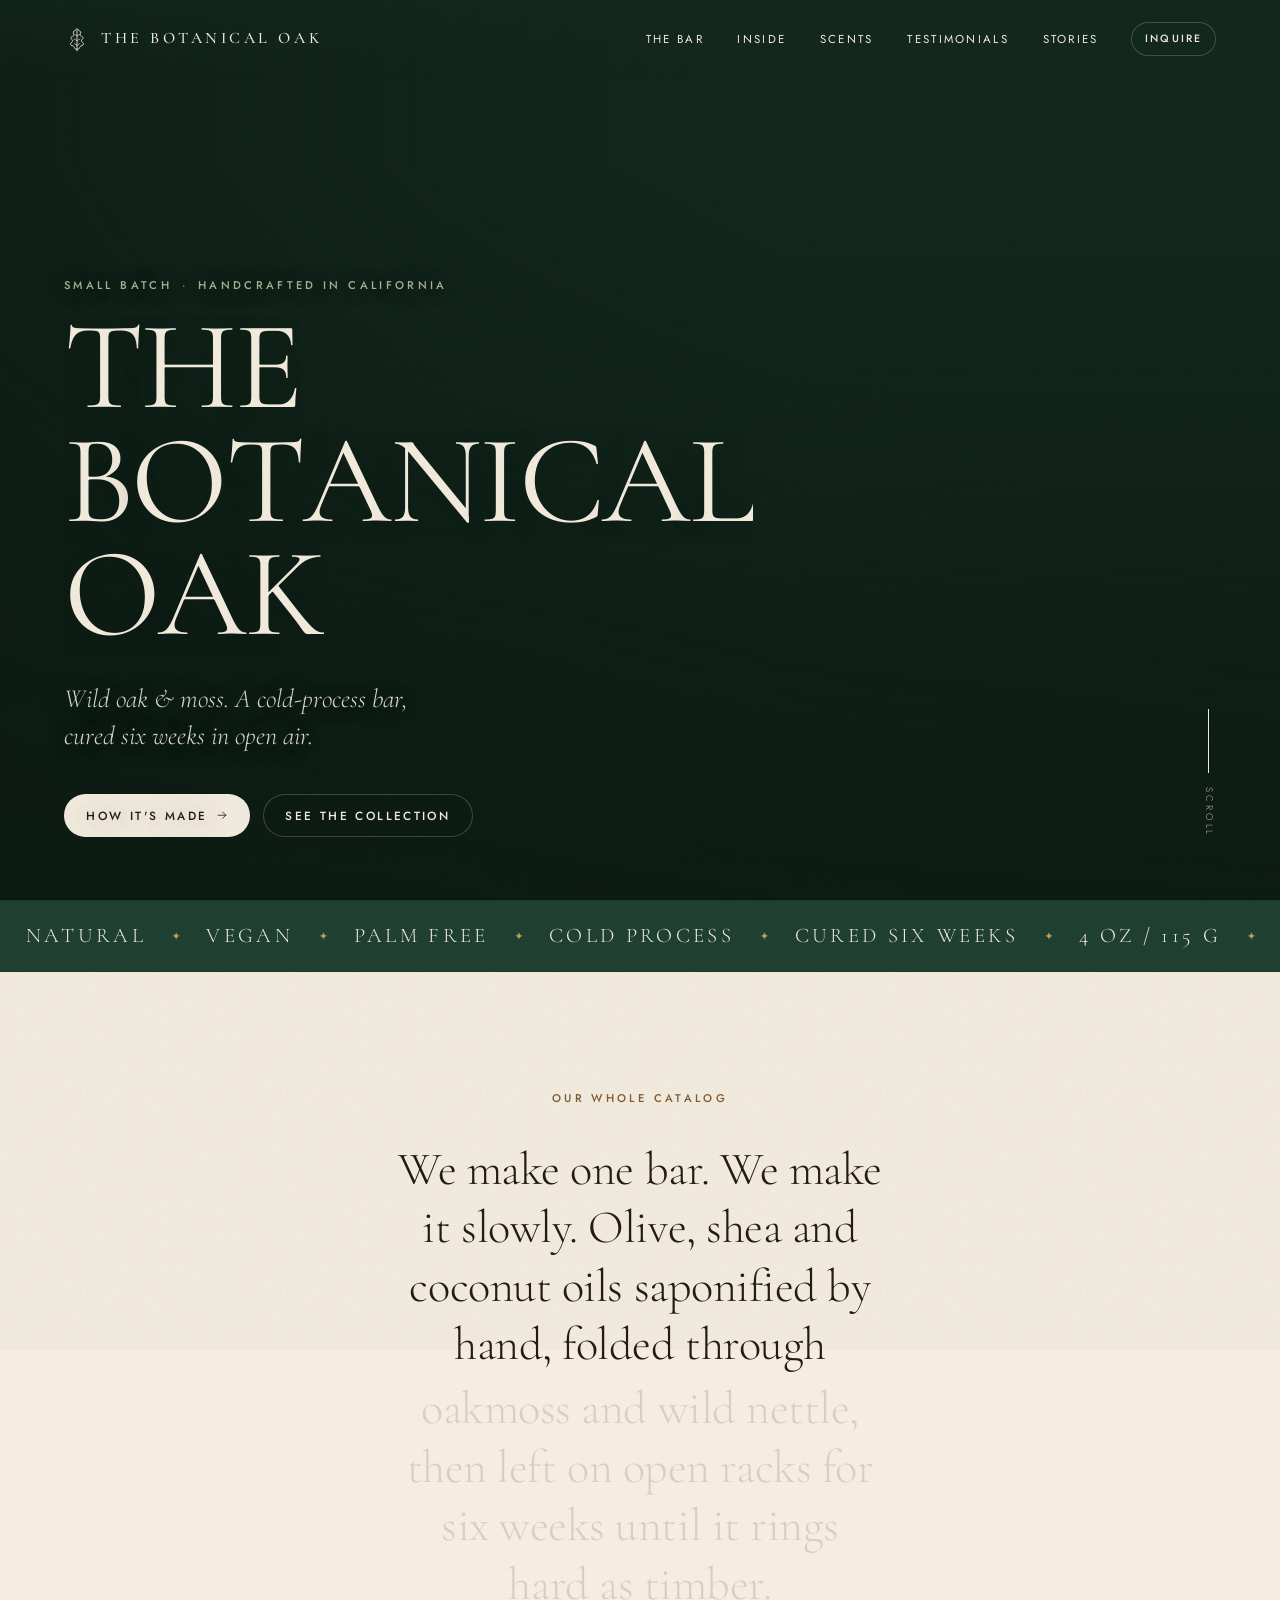
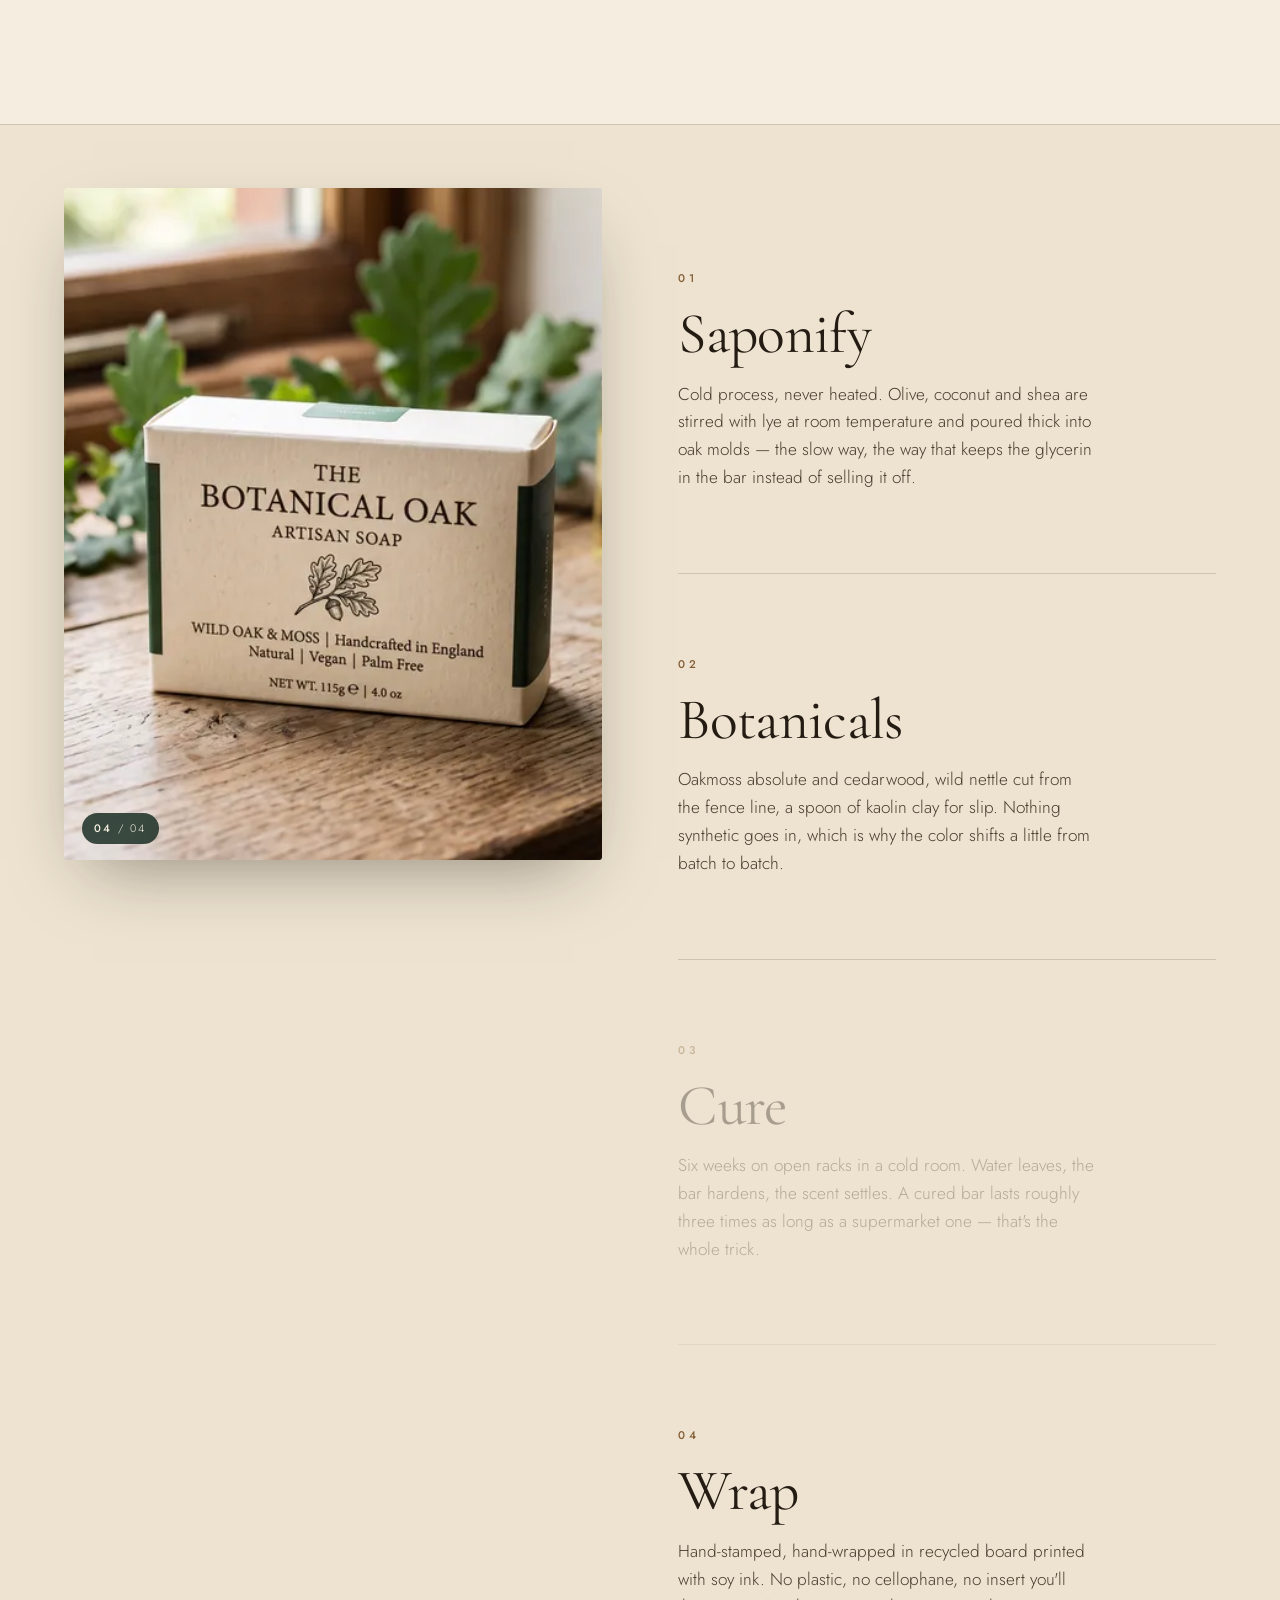
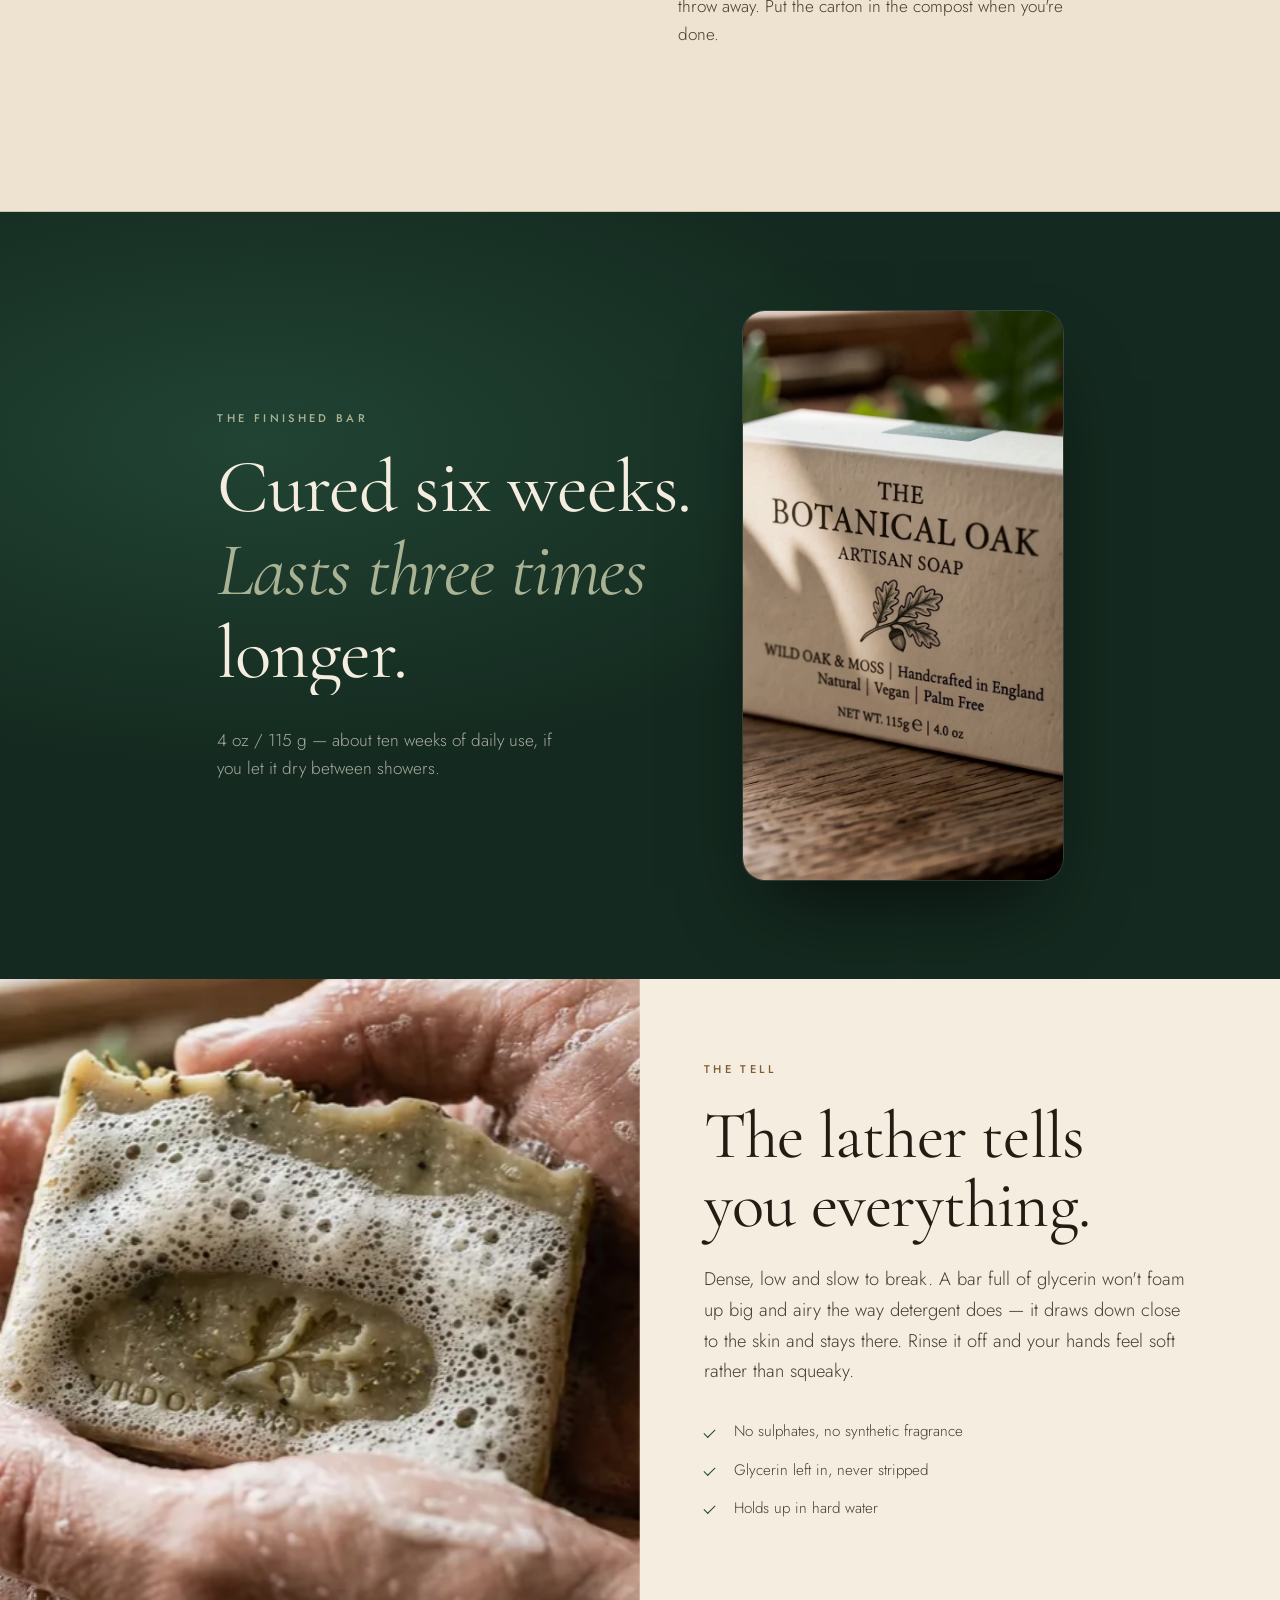
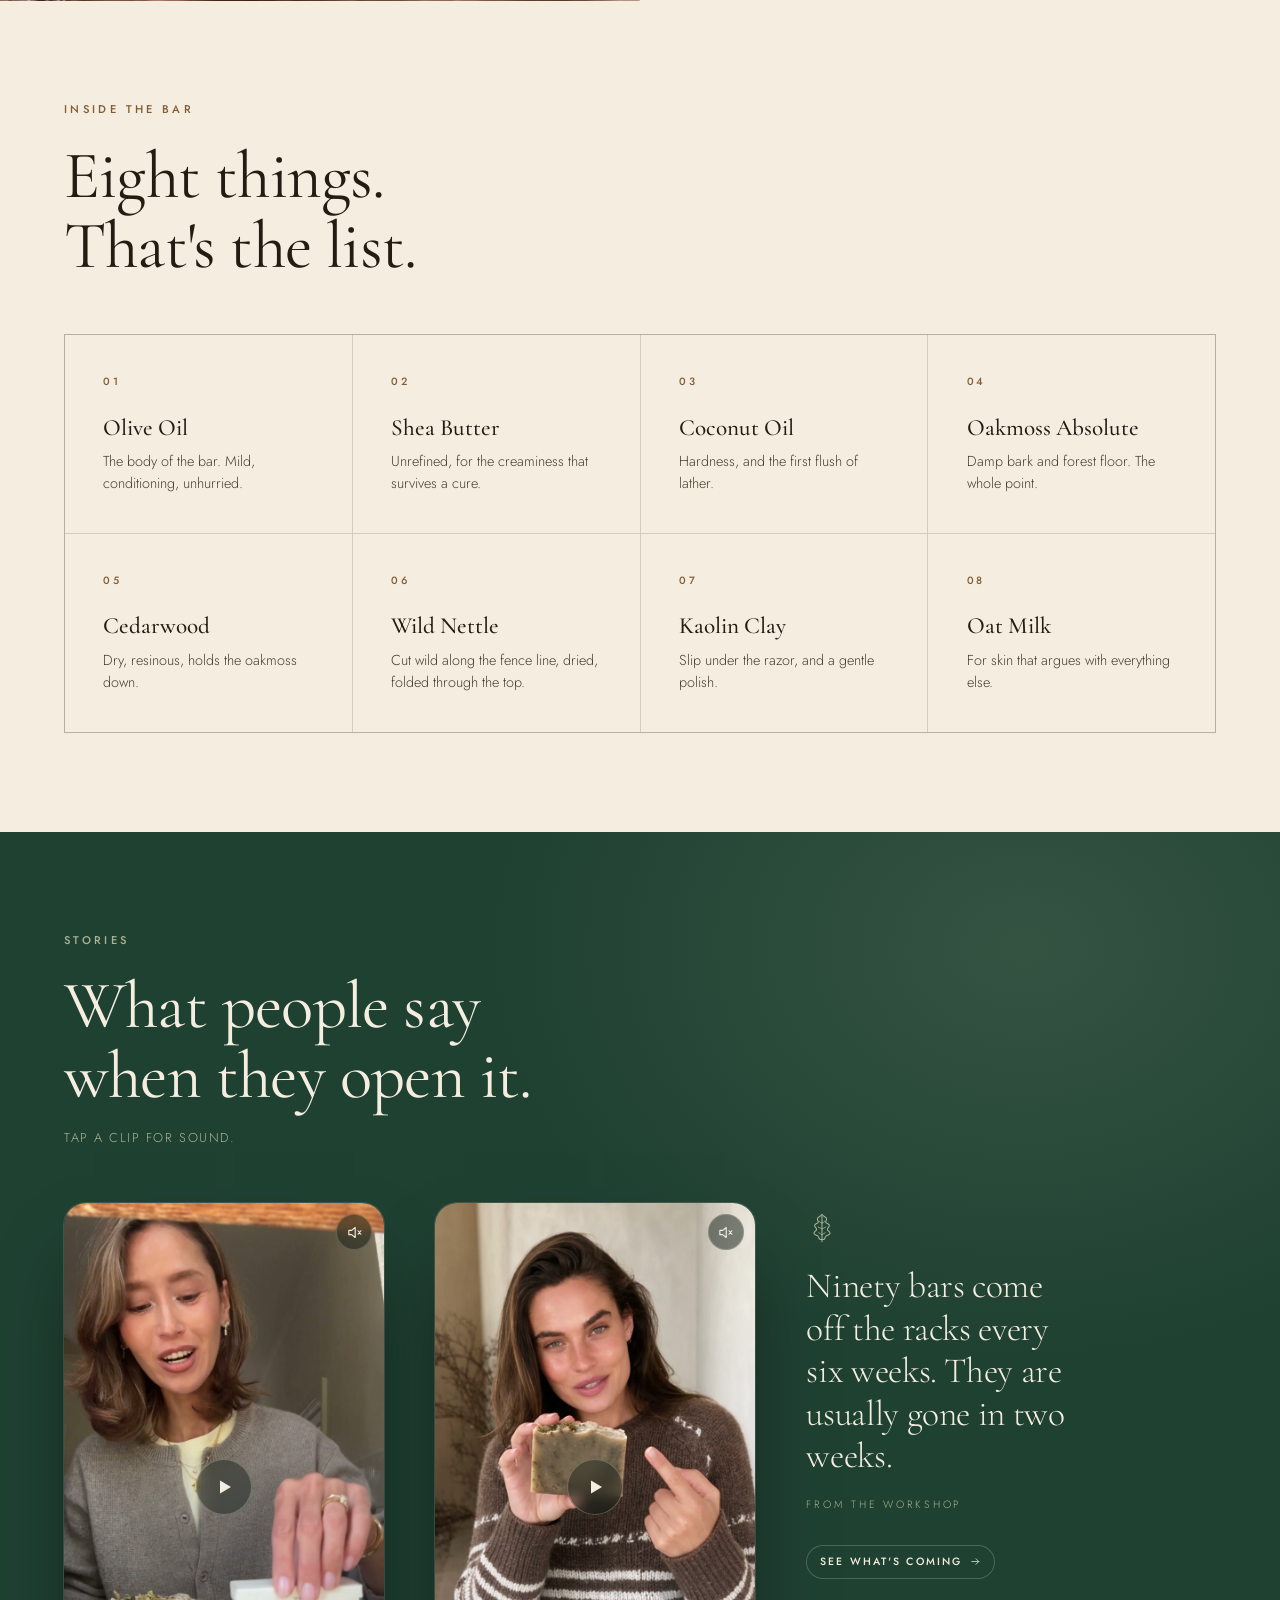
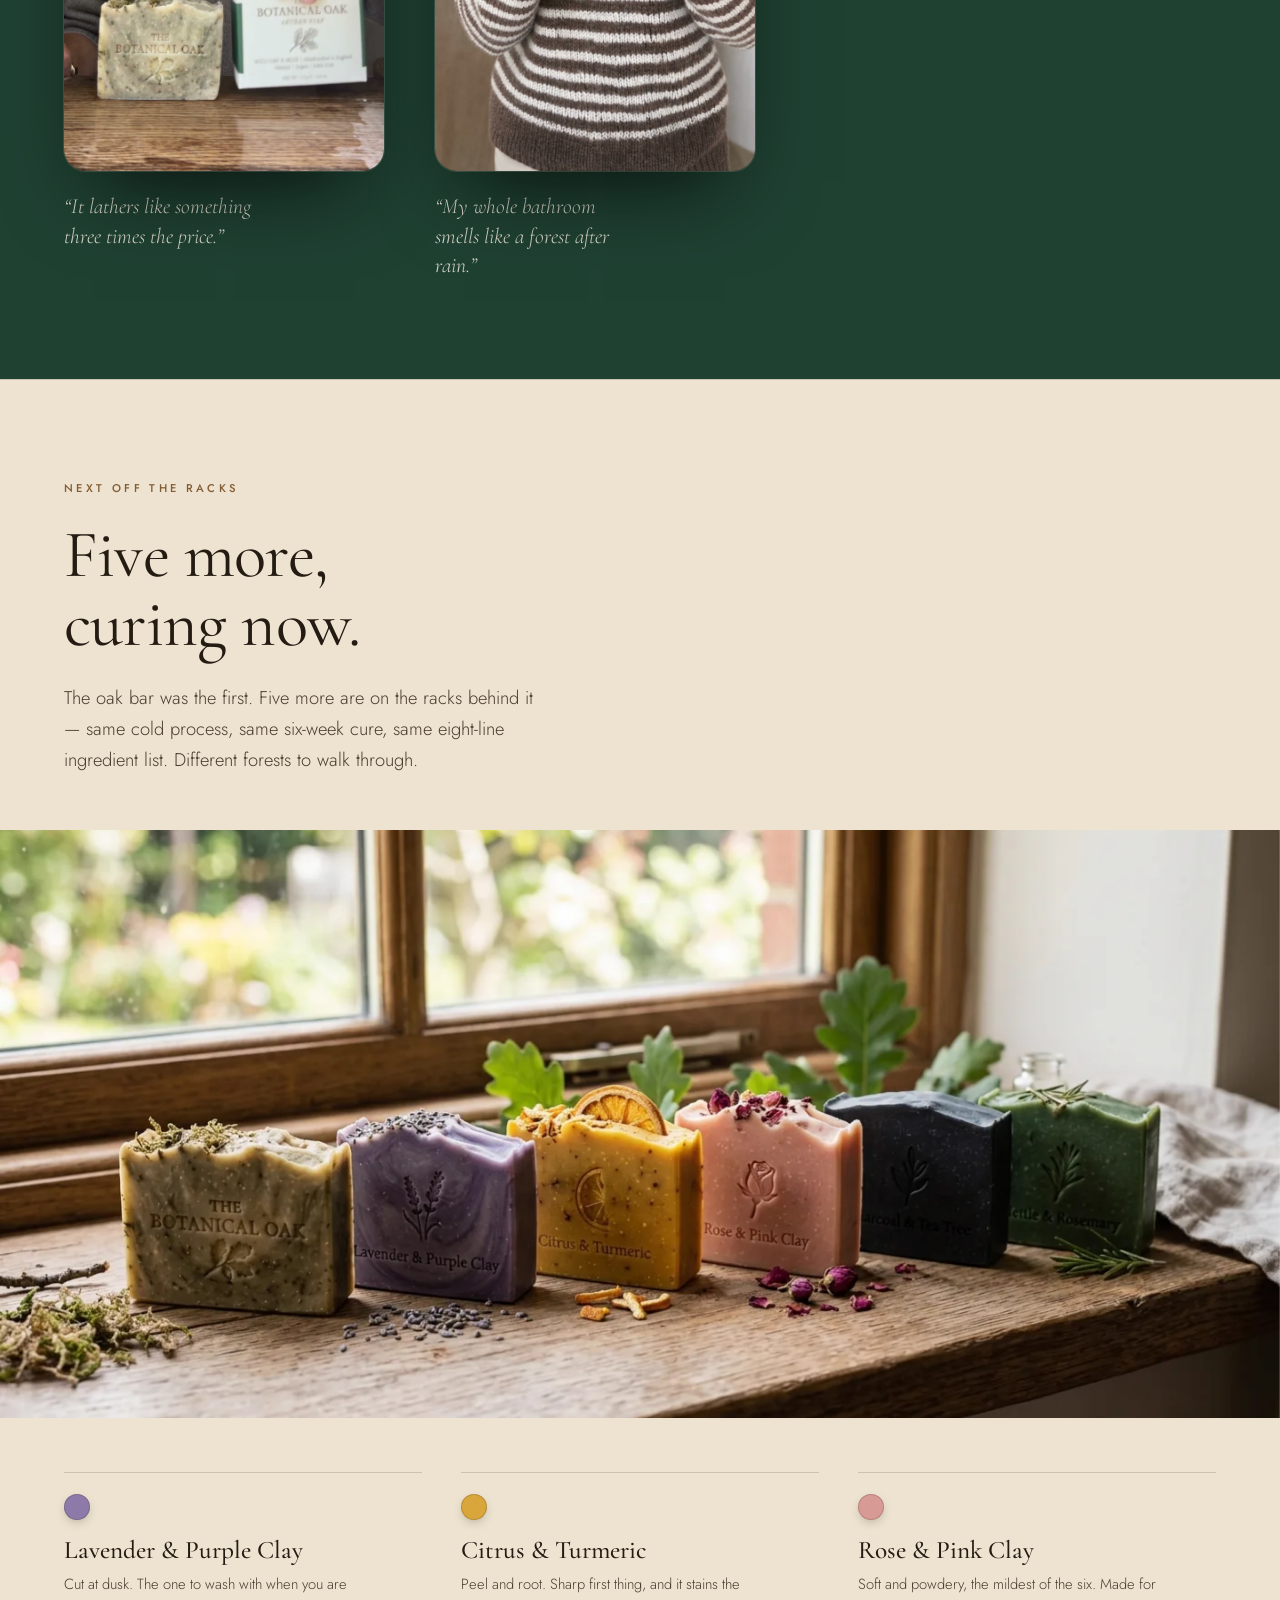
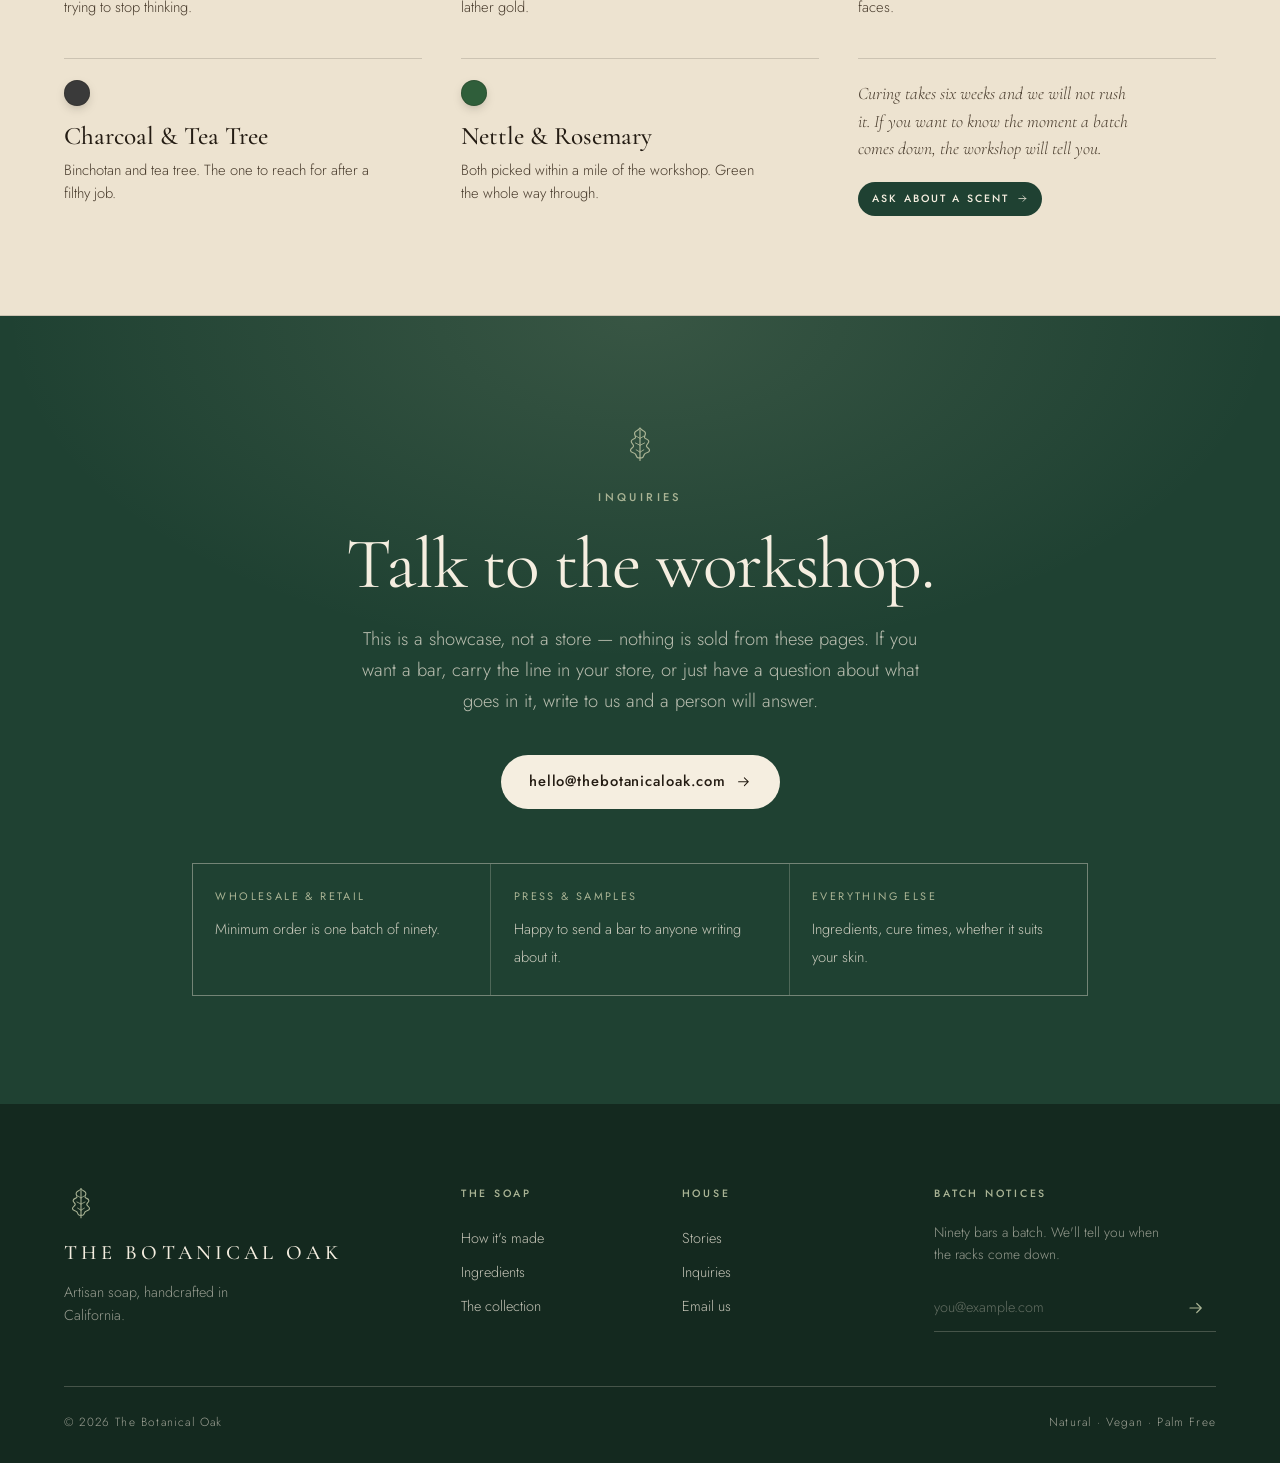
==== index.html @ 8f52a712 "Add a testimonials page with placeholder quotes New testimonials.html linked from the nav on both pa" ====
<!doctype html>
<html lang="en-US">
<head>
<meta charset="utf-8">
<meta name="viewport" content="width=device-width, initial-scale=1">
<title>The Botanical Oak — Wild Oak &amp; Moss Artisan Soap</title>
<meta name="description" content="A cold-process artisan soap bar, handcrafted in California. Wild oak &amp; moss, cured six weeks in open air. Natural, vegan, palm free.">
<meta name="theme-color" content="#1F4132">
<!-- review build: keep this draft out of search results (see README) -->
<meta name="robots" content="noindex, nofollow">

<meta property="og:title" content="The Botanical Oak — Wild Oak &amp; Moss">
<meta property="og:description" content="Cold-process artisan soap, handcrafted in California. Cured six weeks in open air.">
<meta property="og:type" content="website">
<meta property="og:image" content="assets/img/bar-1600.jpg">

<link rel="preconnect" href="https://fonts.googleapis.com">
<link rel="preconnect" href="https://fonts.gstatic.com" crossorigin>
<link href="https://fonts.googleapis.com/css2?family=Cormorant+Garamond:ital,wght@0,300;0,400;0,500;0,600;0,700;1,300;1,400&family=Jost:wght@300;400;500;600&display=swap" rel="stylesheet">
<link rel="stylesheet" href="assets/css/site.css">
<link rel="icon" href="data:image/svg+xml,%3Csvg xmlns='http://www.w3.org/2000/svg' viewBox='0 0 100 100'%3E%3Ctext y='78' font-size='80'%3E%F0%9F%8C%BF%3C/text%3E%3C/svg%3E">
</head>
<body>

<!-- ============ SVG SPRITE ============ -->
<svg class="sprite" aria-hidden="true" focusable="false">
  <symbol id="i-leaf" viewBox="0 0 100 100">
    <g fill="none" stroke="currentColor" stroke-width="3.2" stroke-linecap="round" stroke-linejoin="round">
      <path d="M50 11 C56 19 62 17 64 23 C66 29 60 32 62 36 C64 40 72 39 73 45 C74 51 66 53 67 58 C68 63 76 64 75 70 C74 76 65 75 62 79 C59 83 60 88 55 89 L50 89"/>
      <path d="M50 11 C44 19 38 17 36 23 C34 29 40 32 38 36 C36 40 28 39 27 45 C26 51 34 53 33 58 C32 63 24 64 25 70 C26 76 35 75 38 79 C41 83 40 88 45 89 L50 89"/>
      <path d="M50 16 L50 96"/>
      <path d="M50 38 L40 32 M50 38 L60 32 M50 56 L38 50 M50 56 L62 50 M50 74 L40 68 M50 74 L60 68" stroke-width="2.4"/>
    </g>
  </symbol>
  <symbol id="i-arrow" viewBox="0 0 24 24">
    <g fill="none" stroke="currentColor" stroke-width="1.6" stroke-linecap="round" stroke-linejoin="round">
      <path d="M4 12h15M13 6l6 6-6 6"/>
    </g>
  </symbol>
  <symbol id="i-sound-on" viewBox="0 0 24 24">
    <g fill="none" stroke="currentColor" stroke-width="1.6" stroke-linecap="round" stroke-linejoin="round">
      <path d="M4 9v6h4l5 4V5L8 9H4z"/><path d="M16.5 8.5a5 5 0 0 1 0 7"/><path d="M19 6a8.5 8.5 0 0 1 0 12"/>
    </g>
  </symbol>
  <symbol id="i-sound-off" viewBox="0 0 24 24">
    <g fill="none" stroke="currentColor" stroke-width="1.6" stroke-linecap="round" stroke-linejoin="round">
      <path d="M4 9v6h4l5 4V5L8 9H4z"/><path d="M17 9.5l4 5M21 9.5l-4 5"/>
    </g>
  </symbol>
  <symbol id="i-play" viewBox="0 0 24 24"><path fill="currentColor" d="M8 5.5v13l11-6.5z"/></symbol>
</svg>

<!-- ============ PRELOADER ============ -->
<div class="preload" id="preload" aria-hidden="true">
  <div class="preload__inner">
    <svg class="preload__leaf" viewBox="0 0 100 100"><use href="#i-leaf"/></svg>
    <div class="preload__word">The Botanical Oak</div>
  </div>
</div>

<!-- ============ NAV ============ -->
<header class="nav" id="nav">
  <a class="nav__brand" href="#top" aria-label="The Botanical Oak, home">
    <svg class="nav__mark" viewBox="0 0 100 100" aria-hidden="true"><use href="#i-leaf"/></svg>
    <span class="nav__name">The Botanical Oak</span>
  </a>
  <nav class="nav__links" id="navLinks" aria-label="Primary">
    <a href="#bar">The Bar</a>
    <a href="#inside">Inside</a>
    <a href="#scents">Scents</a>
    <a href="testimonials.html">Testimonials</a>
    <a href="#stories">Stories</a>
  </nav>
  <a class="btn btn--sm nav__cta" href="#contact">Inquire</a>
  <button class="nav__burger" id="burger" aria-label="Open menu" aria-expanded="false" aria-controls="navLinks"><span></span><span></span></button>
</header>

<main id="top">

<!-- ============ HERO ============ -->
<section class="hero" id="hero">
  <div class="hero__media">
    <picture>
      <!-- portrait viewports get a genuinely vertical composition; cropping the
           landscape shot to a phone leaves an unusably narrow slice -->
      <source media="(max-width:700px)" type="image/webp"
              srcset="assets/img/hero-portrait-720.webp 720w, assets/img/hero-portrait-1080.webp 1080w" sizes="100vw">
      <source media="(max-width:700px)" srcset="assets/img/hero-portrait-900.jpg">
      <source type="image/webp" srcset="assets/img/bar-1000.webp 1000w, assets/img/bar-1600.webp 1600w, assets/img/bar-2400.webp 2400w" sizes="100vw">
      <img src="assets/img/bar-1600.jpg" alt="A bar of The Botanical Oak soap on an oak windowsill with moss and oak leaves" fetchpriority="high" decoding="async">
    </picture>
  </div>
  <div class="hero__scrim"></div>

  <div class="hero__body">
    <p class="eyebrow eyebrow--light" data-reveal>Small batch <i>·</i> Handcrafted in California</p>
    <h1 class="hero__title" data-split>The Botanical Oak</h1>
    <p class="hero__sub" data-reveal data-delay="2">Wild oak &amp; moss. A cold-process bar,<br>cured six weeks in open air.</p>
    <div class="hero__actions" data-reveal data-delay="3">
      <a class="btn btn--cream" href="#craft">How it's made <svg viewBox="0 0 24 24"><use href="#i-arrow"/></svg></a>
      <a class="btn btn--ghost" href="#scents">See the collection</a>
    </div>
  </div>

  <a class="hero__cue" href="#craft" aria-label="Scroll to content">
    <span class="hero__cue-line"></span>
    <span class="hero__cue-text">Scroll</span>
  </a>
</section>

<!-- ============ MARQUEE ============ -->
<div class="marquee" aria-hidden="true">
  <div class="marquee__track">
    <div class="marquee__set">
      <span>Natural</span><b>&#10022;</b><span>Vegan</span><b>&#10022;</b><span>Palm Free</span><b>&#10022;</b><span>Cold Process</span><b>&#10022;</b><span>Cured Six Weeks</span><b>&#10022;</b><span>4 oz / 115 g</span><b>&#10022;</b><span>Plastic Free</span><b>&#10022;</b>
    </div>
    <div class="marquee__set">
      <span>Natural</span><b>&#10022;</b><span>Vegan</span><b>&#10022;</b><span>Palm Free</span><b>&#10022;</b><span>Cold Process</span><b>&#10022;</b><span>Cured Six Weeks</span><b>&#10022;</b><span>4 oz / 115 g</span><b>&#10022;</b><span>Plastic Free</span><b>&#10022;</b>
    </div>
  </div>
</div>

<!-- ============ STATEMENT ============ -->
<section class="statement" id="craft">
  <p class="eyebrow" data-reveal>Our whole catalog</p>
  <p class="statement__text" data-words>We make one bar. We make it slowly. Olive, shea and coconut oils saponified by hand, folded through oakmoss and wild nettle, then left on open racks for six weeks until it rings hard as timber.</p>
</section>

<!-- ============ STICKY PRODUCT ============ -->
<section class="craft" id="bar">
  <div class="craft__grid">

    <div class="craft__visual">
      <div class="craft__frame">
        <picture>
          <source type="image/webp" srcset="assets/img/bar-1000.webp 1000w, assets/img/bar-1600.webp 1600w" sizes="(max-width:900px) 100vw, 50vw">
          <img class="craft__img is-active" data-step="0" src="assets/img/bar-1600.jpg" alt="The soap bar, unwrapped, stamped with an oak leaf" loading="lazy" decoding="async">
        </picture>
        <picture>
          <source type="image/webp" srcset="assets/img/lather-1000.webp 1000w, assets/img/lather-1600.webp 1600w" sizes="(max-width:900px) 100vw, 50vw">
          <img class="craft__img" data-step="1" src="assets/img/lather-1600.jpg" alt="Hands working the bar into a dense lather" loading="lazy" decoding="async">
        </picture>
        <picture>
          <source type="image/webp" srcset="assets/img/barbox-1000.webp 1000w, assets/img/barbox-1600.webp 1600w" sizes="(max-width:900px) 100vw, 50vw">
          <img class="craft__img" data-step="2" src="assets/img/barbox-1600.jpg" alt="The cured bar beside its printed carton" loading="lazy" decoding="async">
        </picture>
        <picture>
          <source type="image/webp" srcset="assets/img/box-1000.webp 1000w, assets/img/box-1600.webp 1600w" sizes="(max-width:900px) 100vw, 50vw">
          <img class="craft__img" data-step="3" src="assets/img/box-1600.jpg" alt="The finished carton on an oak windowsill" loading="lazy" decoding="async">
        </picture>
        <span class="craft__count"><i id="craftNum">01</i> / 04</span>
      </div>
    </div>

    <div class="craft__steps">
      <article class="craft__step" data-step="0">
        <span class="craft__num">01</span>
        <h2>Saponify</h2>
        <p>Cold process, never heated. Olive, coconut and shea are stirred with lye at room temperature and poured thick into oak molds — the slow way, the way that keeps the glycerin in the bar instead of selling it off.</p>
      </article>
      <article class="craft__step" data-step="1">
        <span class="craft__num">02</span>
        <h2>Botanicals</h2>
        <p>Oakmoss absolute and cedarwood, wild nettle cut from the fence line, a spoon of kaolin clay for slip. Nothing synthetic goes in, which is why the color shifts a little from batch to batch.</p>
      </article>
      <article class="craft__step" data-step="2">
        <span class="craft__num">03</span>
        <h2>Cure</h2>
        <p>Six weeks on open racks in a cold room. Water leaves, the bar hardens, the scent settles. A cured bar lasts roughly three times as long as a supermarket one — that's the whole trick.</p>
      </article>
      <article class="craft__step" data-step="3">
        <span class="craft__num">04</span>
        <h2>Wrap</h2>
        <p>Hand-stamped, hand-wrapped in recycled board printed with soy ink. No plastic, no cellophane, no insert you'll throw away. Put the carton in the compost when you're done.</p>
      </article>
    </div>

  </div>
</section>

<!-- ============ VIDEO MOMENT ============ -->
<section class="reel">
  <div class="reel__type">
    <p class="eyebrow eyebrow--light" data-reveal>The finished bar</p>
    <h2 class="reel__title" data-split-lines>
      <span>Cured six weeks.</span>
      <span><i>Lasts three times</i></span>
      <span>longer.</span>
    </h2>
    <p class="reel__note" data-reveal>4 oz / 115 g — about ten weeks of daily use, if you let it dry between showers.</p>
  </div>
  <div class="reel__video" data-reveal>
    <div class="phone">
      <video class="js-inview-video" src="assets/video/still-loop.mp4" poster="assets/img/still-poster.jpg" muted loop playsinline preload="none" aria-label="The Botanical Oak carton on a windowsill"></video>
    </div>
  </div>
</section>

<!-- ============ LATHER SPLIT ============ -->
<section class="split">
  <div class="split__media">
    <div class="split__inner" data-parallax="0.08">
      <picture>
        <source type="image/webp" srcset="assets/img/lather-1000.webp 1000w, assets/img/lather-1600.webp 1600w" sizes="(max-width: 900px) 100vw, 50vw">
        <img src="assets/img/lather-1600.jpg" alt="Two hands working the soap into a thick, close lather" loading="lazy" decoding="async">
      </picture>
    </div>
  </div>
  <div class="split__body">
    <p class="eyebrow" data-reveal>The tell</p>
    <h2 class="h2" data-reveal data-delay="1">The lather tells<br>you everything.</h2>
    <p class="lede" data-reveal data-delay="2">Dense, low and slow to break. A bar full of glycerin won't foam up big and airy the way detergent does — it draws down close to the skin and stays there. Rinse it off and your hands feel soft rather than squeaky.</p>
    <ul class="ticks" data-reveal data-delay="3">
      <li>No sulphates, no synthetic fragrance</li>
      <li>Glycerin left in, never stripped</li>
      <li>Holds up in hard water</li>
    </ul>
  </div>
</section>

<!-- ============ INGREDIENTS ============ -->
<section class="inside" id="inside">
  <header class="inside__head">
    <p class="eyebrow" data-reveal>Inside the bar</p>
    <h2 class="h2" data-reveal data-delay="1">Eight things.<br>That's the list.</h2>
  </header>
  <ul class="inside__grid">
    <li data-reveal><span>01</span><h3>Olive Oil</h3><p>The body of the bar. Mild, conditioning, unhurried.</p></li>
    <li data-reveal data-delay="1"><span>02</span><h3>Shea Butter</h3><p>Unrefined, for the creaminess that survives a cure.</p></li>
    <li data-reveal data-delay="2"><span>03</span><h3>Coconut Oil</h3><p>Hardness, and the first flush of lather.</p></li>
    <li data-reveal data-delay="3"><span>04</span><h3>Oakmoss Absolute</h3><p>Damp bark and forest floor. The whole point.</p></li>
    <li data-reveal><span>05</span><h3>Cedarwood</h3><p>Dry, resinous, holds the oakmoss down.</p></li>
    <li data-reveal data-delay="1"><span>06</span><h3>Wild Nettle</h3><p>Cut wild along the fence line, dried, folded through the top.</p></li>
    <li data-reveal data-delay="2"><span>07</span><h3>Kaolin Clay</h3><p>Slip under the razor, and a gentle polish.</p></li>
    <li data-reveal data-delay="3"><span>08</span><h3>Oat Milk</h3><p>For skin that argues with everything else.</p></li>
  </ul>
</section>

<!-- ============ UGC / STORIES ============ -->
<section class="stories" id="stories">
  <header class="stories__head">
    <p class="eyebrow eyebrow--light" data-reveal>Stories</p>
    <h2 class="h2 h2--light" data-reveal data-delay="1">What people say<br>when they open it.</h2>
    <p class="stories__note" data-reveal data-delay="2">Tap a clip for sound.</p>
  </header>

  <div class="stories__row">
    <figure class="story" data-reveal>
      <div class="phone phone--tap">
        <video class="js-story" src="assets/video/ugc1.mp4" poster="assets/img/ugc1-poster.jpg" muted loop playsinline preload="none" aria-label="A customer unboxing and testing the bar"></video>
        <button class="phone__sound" aria-label="Unmute clip"><svg viewBox="0 0 24 24"><use href="#i-sound-off"/></svg></button>
        <span class="phone__play" aria-hidden="true"><svg viewBox="0 0 24 24"><use href="#i-play"/></svg></span>
      </div>
      <figcaption>&ldquo;It lathers like something three times the price.&rdquo;</figcaption>
    </figure>

    <figure class="story" data-reveal data-delay="2">
      <div class="phone phone--tap">
        <video class="js-story" src="assets/video/ugc2.mp4" poster="assets/img/ugc2-poster.jpg" muted loop playsinline preload="none" aria-label="A customer describing the scent of the bar"></video>
        <button class="phone__sound" aria-label="Unmute clip"><svg viewBox="0 0 24 24"><use href="#i-sound-off"/></svg></button>
        <span class="phone__play" aria-hidden="true"><svg viewBox="0 0 24 24"><use href="#i-play"/></svg></span>
      </div>
      <figcaption>&ldquo;My whole bathroom smells like a forest after rain.&rdquo;</figcaption>
    </figure>

    <aside class="stories__aside" data-reveal data-delay="3">
      <svg class="stories__mark" viewBox="0 0 100 100" aria-hidden="true"><use href="#i-leaf"/></svg>
      <blockquote>Ninety bars come off the racks every six weeks. They are usually gone in two weeks.</blockquote>
      <p class="stories__by">From the workshop</p>
      <a class="btn btn--ghost btn--sm" href="#scents">See what's coming <svg viewBox="0 0 24 24"><use href="#i-arrow"/></svg></a>
    </aside>
  </div>
</section>

<!-- ============ SCENTS — what's coming ============ -->
<section class="scents" id="scents">
  <header class="scents__head">
    <p class="eyebrow" data-reveal>Next off the racks</p>
    <h2 class="h2" data-reveal data-delay="1">Five more,<br>curing now.</h2>
    <p class="lede" data-reveal data-delay="2">The oak bar was the first. Five more are on the racks behind
    it — same cold process, same six-week cure, same eight-line ingredient list. Different
    forests to walk through.</p>
  </header>

  <figure class="scents__media" data-reveal>
    <div class="scents__inner" data-parallax="0.06">
      <picture>
        <source type="image/webp" srcset="assets/img/scents-1000.webp 1000w, assets/img/scents-1600.webp 1600w, assets/img/scents-2400.webp 2400w" sizes="100vw">
        <img src="assets/img/scents-1600.jpg" alt="Six bars of soap lined along an oak windowsill: oak and moss, lavender, citrus, rose, charcoal and nettle" loading="lazy" decoding="async">
      </picture>
    </div>
  </figure>

  <ul class="scents__list">
    <li data-reveal>
      <span class="scents__sw" style="--sw:#8E7AA8"></span>
      <h3>Lavender &amp; Purple Clay</h3>
      <p>Cut at dusk. The one to wash with when you are trying to stop thinking.</p>
    </li>
    <li data-reveal data-delay="1">
      <span class="scents__sw" style="--sw:#D9A63C"></span>
      <h3>Citrus &amp; Turmeric</h3>
      <p>Peel and root. Sharp first thing, and it stains the lather gold.</p>
    </li>
    <li data-reveal data-delay="2">
      <span class="scents__sw" style="--sw:#D89A94"></span>
      <h3>Rose &amp; Pink Clay</h3>
      <p>Soft and powdery, the mildest of the six. Made for faces.</p>
    </li>
    <li data-reveal data-delay="1">
      <span class="scents__sw" style="--sw:#3A3A3A"></span>
      <h3>Charcoal &amp; Tea Tree</h3>
      <p>Binchotan and tea tree. The one to reach for after a filthy job.</p>
    </li>
    <li data-reveal data-delay="2">
      <span class="scents__sw" style="--sw:#2F5E3A"></span>
      <h3>Nettle &amp; Rosemary</h3>
      <p>Both picked within a mile of the workshop. Green the whole way through.</p>
    </li>
    <li class="scents__note" data-reveal data-delay="3">
      <p>Curing takes six weeks and we will not rush it. If you want to know the moment
      a batch comes down, the workshop will tell you.</p>
      <a class="btn btn--forest btn--sm" href="#contact">Ask about a scent <svg viewBox="0 0 24 24"><use href="#i-arrow"/></svg></a>
    </li>
  </ul>
</section>

<!-- ============ CONTACT ============ -->
<section class="contact" id="contact">
  <div class="contact__inner">
    <svg class="contact__mark" viewBox="0 0 100 100" aria-hidden="true"><use href="#i-leaf"/></svg>
    <p class="eyebrow eyebrow--light" data-reveal>Inquiries</p>
    <h2 class="contact__title" data-reveal data-delay="1">Talk to the workshop.</h2>
    <p class="contact__lede" data-reveal data-delay="2">This is a showcase, not a store — nothing is sold
    from these pages. If you want a bar, carry the line in your store, or just have a question about what goes
    in it, write to us and a person will answer.</p>

    <a class="btn btn--cream contact__cta" href="mailto:hello@thebotanicaloak.com" data-reveal data-delay="3">
      hello@thebotanicaloak.com <svg viewBox="0 0 24 24"><use href="#i-arrow"/></svg>
    </a>

    <ul class="contact__rows" data-reveal data-delay="3">
      <li><b>Wholesale &amp; retail</b><span>Minimum order is one batch of ninety.</span></li>
      <li><b>Press &amp; samples</b><span>Happy to send a bar to anyone writing about it.</span></li>
      <li><b>Everything else</b><span>Ingredients, cure times, whether it suits your skin.</span></li>
    </ul>
  </div>
</section>

</main>

<!-- ============ FOOTER ============ -->
<footer class="foot">
  <div class="foot__top">
    <div class="foot__brand">
      <svg class="foot__mark" viewBox="0 0 100 100" aria-hidden="true"><use href="#i-leaf"/></svg>
      <p class="foot__word">The Botanical Oak</p>
      <p class="foot__tag">Artisan soap, handcrafted in California.</p>
    </div>

    <div class="foot__cols">
      <div>
        <h3>The soap</h3>
        <a href="#bar">How it's made</a>
        <a href="#inside">Ingredients</a>
        <a href="#scents">The collection</a>
      </div>
      <div>
        <h3>House</h3>
        <a href="#stories">Stories</a>
        <a href="#contact">Inquiries</a>
        <a href="mailto:hello@thebotanicaloak.com">Email us</a>
      </div>
    </div>

    <form class="foot__sign" id="signup">
      <h3>Batch notices</h3>
      <p>Ninety bars a batch. We'll tell you when the racks come down.</p>
      <div class="field">
        <input type="email" required placeholder="you@example.com" aria-label="Email address">
        <button type="submit" aria-label="Sign up"><svg viewBox="0 0 24 24"><use href="#i-arrow"/></svg></button>
      </div>
      <p class="foot__ok" id="signupOk" role="status" hidden>Thank you — you're on the list.</p>
    </form>
  </div>

  <div class="foot__bar">
    <p>&copy; <span id="yr"></span> The Botanical Oak</p>
    <p>Natural · Vegan · Palm Free</p>
  </div>
</footer>

<div class="grain" aria-hidden="true"></div>
<script src="assets/js/site.js"></script>
</body>
</html>
---- assets/css/site.css ----
/* ==========================================================================
   The Botanical Oak
   Palette + type pulled directly from the packaging: forest-green spine,
   uncoated cream board, oak, moss, and the gold of the oil bottle.
   ========================================================================== */

:root{
  --ink:        #241C13;
  --ink-soft:   #4A3D2E;
  --forest:     #1F4132;
  --forest-dk:  #14291F;
  --forest-lt:  #2C5A45;
  --moss:       #7D8B6A;
  --sage:       #A9B394;
  --cream:      #F5EEE0;
  --cream-dp:   #EDE3D0;
  --oat:        #E2D5BC;
  --oak:        #825C33;   /* darkened from #9C7550 for 4.5:1 on cream */
  --gold:       #C2A15A;
  --line:       rgba(36,28,19,.16);
  --line-lt:    rgba(245,238,224,.22);

  --serif: "Cormorant Garamond", "Iowan Old Style", Georgia, serif;
  --sans:  "Jost", "Avenir Next", "Segoe UI", system-ui, sans-serif;

  --pad: clamp(1.25rem, 5vw, 5.5rem);
  --maxw: 1440px;
  --navh: 3.35rem;        /* measured height of the stuck nav on phones */
  --ease: cubic-bezier(.22,.61,.36,1);
  --ease-io: cubic-bezier(.65,.05,.36,1);
}

/* ---------- reset ---------- */
*,*::before,*::after{ box-sizing:border-box; }
html{ -webkit-text-size-adjust:100%; scroll-behavior:smooth; }
body{
  margin:0;
  background:var(--cream);
  color:var(--ink);
  font-family:var(--sans);
  font-weight:300;
  font-size:clamp(1rem,.94rem + .28vw,1.075rem);
  line-height:1.62;
  overflow-x:hidden;
  -webkit-font-smoothing:antialiased;
}
img,video,svg{ display:block; max-width:100%; }
img,video{ height:auto; }
/* let <img> size against the real container, not the inline <picture> box */
picture{ display:contents; }
a{ color:inherit; text-decoration:none; }
button,input{ font:inherit; color:inherit; }
button{ background:none; border:0; cursor:pointer; }
h1,h2,h3,h4,p,ul,figure,form{ margin:0; }
ul{ list-style:none; padding:0; }
/* the UA rule for [hidden] loses to any display: declaration of ours */
[hidden]{ display:none !important; }
.sprite{ position:absolute; width:0; height:0; overflow:hidden; }
/* available to screen readers, absent from the visual design */
.vh{
  position:absolute; width:1px; height:1px; padding:0; margin:-1px;
  overflow:hidden; clip-path:inset(50%); white-space:nowrap; border:0;
}
::selection{ background:var(--forest); color:var(--cream); }

:focus-visible{
  outline:2px solid var(--gold);
  outline-offset:3px;
  border-radius:2px;
}

/* ---------- shared type ---------- */
.eyebrow{
  font-family:var(--sans);
  font-size:.7rem;
  font-weight:500;
  letter-spacing:.30em;
  text-transform:uppercase;
  color:var(--oak);
  margin-bottom:1.4rem;
}
.eyebrow i{ font-style:normal; opacity:.8; padding:0 .3em; }
.eyebrow--light{ color:var(--sage); }

.h2{
  font-family:var(--serif);
  font-weight:400;
  font-size:clamp(2.2rem,1.3rem + 3.6vw,4.4rem);
  line-height:1.04;
  letter-spacing:-.012em;
}
.h2--light{ color:var(--cream); }

.lede{
  max-width:44ch;
  color:var(--ink-soft);
  font-size:clamp(1.02rem,.97rem + .3vw,1.15rem);
  line-height:1.68;
}

/* ---------- buttons ---------- */
.btn{
  --bg:var(--forest); --fg:var(--cream);
  position:relative;
  display:inline-flex; align-items:center; gap:.7em;
  padding:1.02em 1.9em;
  background:var(--bg); color:var(--fg);
  font-size:.74rem; font-weight:500;
  letter-spacing:.2em; text-transform:uppercase;
  border-radius:999px;
  overflow:hidden;
  transition:transform .5s var(--ease), box-shadow .5s var(--ease), color .4s var(--ease);
  will-change:transform;
}
.btn svg{ width:1.05em; height:1.05em; transition:transform .5s var(--ease); }
/* wipe fill */
.btn::before{
  content:""; position:absolute; inset:0;
  background:var(--ink);
  transform:translateY(101%);
  transition:transform .55s var(--ease);
  z-index:0;
}
.btn > *{ position:relative; z-index:1; }
.btn:hover{ transform:translateY(-2px); box-shadow:0 12px 30px rgba(20,41,31,.28); }
.btn:hover::before{ transform:translateY(0); }
.btn:hover svg{ transform:translateX(4px); }
.btn:active{ transform:translateY(0); }

.btn--cream{ --bg:var(--cream); --fg:var(--ink); }
.btn--cream:hover{ color:var(--cream); }
.btn--forest{ --bg:var(--forest); --fg:var(--cream); }
.btn--ghost{
  --bg:transparent; --fg:var(--cream);
  box-shadow:inset 0 0 0 1px var(--line-lt);
}
.btn--ghost::before{ background:var(--cream); }
.btn--ghost:hover{ color:var(--ink); box-shadow:inset 0 0 0 1px transparent; }
.btn--sm{ padding:.78em 1.35em; font-size:.66rem; }
.btn--block{ display:flex; justify-content:center; width:100%; }

/* ==========================================================================
   PRELOADER
   ========================================================================== */
.preload{
  position:fixed; inset:0; z-index:200;
  display:grid; place-items:center;
  background:var(--forest-dk);
  transition:transform 1s var(--ease-io), visibility 1s;
}
.preload__inner{ text-align:center; }
.preload__leaf{
  width:46px; height:46px; margin:0 auto .9rem;
  color:var(--sage);
  animation:leafIn 1.1s var(--ease) both;
}
.preload__word{
  font-family:var(--serif);
  font-size:1.05rem; letter-spacing:.42em; text-transform:uppercase;
  color:var(--cream); padding-left:.42em;
  animation:wordIn .9s .28s var(--ease) both;
}
@keyframes leafIn{ from{ opacity:0; transform:translateY(14px) rotate(-8deg);} to{ opacity:1; transform:none; } }
@keyframes wordIn{ from{ opacity:0; letter-spacing:.62em; } to{ opacity:1; letter-spacing:.42em; } }
body.is-loaded .preload{ transform:translateY(-100%); visibility:hidden; }

/* body locked until load */
body:not(.is-loaded){ overflow:hidden; height:100vh; }

/* ==========================================================================
   NAV
   ========================================================================== */
.nav{
  position:fixed; top:0; left:0; right:0; z-index:100;
  display:flex; align-items:center; gap:2rem;
  padding:1.4rem var(--pad);
  color:var(--cream);
  transition:background .55s var(--ease), color .55s var(--ease),
             padding .55s var(--ease), box-shadow .55s var(--ease);
}
.nav::after{
  content:""; position:absolute; inset:0; z-index:-1;
  background:linear-gradient(to bottom, rgba(20,41,31,.55), transparent);
  opacity:1; transition:opacity .5s var(--ease);
}
.nav.is-stuck{
  background:rgba(245,238,224,.92);
  backdrop-filter:blur(14px) saturate(1.2);
  -webkit-backdrop-filter:blur(14px) saturate(1.2);
  color:var(--ink);
  padding-top:.85rem; padding-bottom:.85rem;
  box-shadow:0 1px 0 var(--line);
}
.nav.is-stuck::after{ opacity:0; }

.nav__brand{ display:flex; align-items:center; gap:.7rem; margin-right:auto; }
.nav__mark{ width:26px; height:26px; flex:none; transition:transform .6s var(--ease); }
.nav__brand:hover .nav__mark{ transform:rotate(-10deg) scale(1.08); }
.nav__name{
  font-family:var(--serif); font-size:1rem; font-weight:500;
  letter-spacing:.22em; text-transform:uppercase; white-space:nowrap;
}

.nav__links{ display:flex; gap:2.1rem; }
.nav__links a{
  position:relative; font-size:.72rem; font-weight:400;
  letter-spacing:.2em; text-transform:uppercase; padding:.3rem 0;
}
.nav__links a::after{
  content:""; position:absolute; left:0; bottom:0; width:100%; height:1px;
  background:currentColor; transform:scaleX(0); transform-origin:right;
  transition:transform .45s var(--ease);
}
.nav__links a:hover::after{ transform:scaleX(1); transform-origin:left; }

.nav.is-stuck .nav__cta{ --bg:var(--forest); --fg:var(--cream); }
.nav:not(.is-stuck) .nav__cta{ --bg:transparent; --fg:var(--cream); box-shadow:inset 0 0 0 1px var(--line-lt); }
.nav:not(.is-stuck) .nav__cta::before{ background:var(--cream); }
.nav:not(.is-stuck) .nav__cta:hover{ color:var(--ink); }

.nav__burger{ display:none; width:26px; height:18px; position:relative; }
.nav__burger span{
  position:absolute; left:0; width:100%; height:1.5px; background:currentColor;
  transition:transform .45s var(--ease), opacity .3s;
}
.nav__burger span:nth-child(1){ top:3px; }
.nav__burger span:nth-child(2){ bottom:3px; }
.nav__burger[aria-expanded="true"] span:nth-child(1){ transform:translateY(5.5px) rotate(45deg); }
.nav__burger[aria-expanded="true"] span:nth-child(2){ transform:translateY(-5.5px) rotate(-45deg); }

/* ==========================================================================
   HERO
   ========================================================================== */
.hero{
  position:relative;
  min-height:100svh;
  display:flex; align-items:flex-end;
  padding:0 var(--pad) clamp(3.5rem,7vh,6rem);
  overflow:hidden;
  background:var(--forest-dk);
}
.hero__media{ position:absolute; inset:0; z-index:0; }
.hero__media img{
  width:100%; height:100%; object-fit:cover; object-position:44% 58%;
  transform:scale(1.12);
  animation:kenburns 22s ease-out both;
}
@keyframes kenburns{ from{ transform:scale(1.16); } to{ transform:scale(1.02); } }

.hero__scrim{
  position:absolute; inset:0; z-index:1;
  background:
    linear-gradient(to top, rgba(12,26,19,.90) 0%, rgba(12,26,19,.66) 30%, rgba(12,26,19,.30) 56%, rgba(12,26,19,.04) 82%),
    linear-gradient(to right, rgba(12,26,19,.62) 0%, rgba(12,26,19,.22) 34%, transparent 62%),
    radial-gradient(120% 90% at 30% 100%, rgba(20,41,31,.5), transparent 72%);
}

.hero__body{
  position:relative; z-index:2;
  max-width:min(100%,52rem);
  color:var(--cream);
  text-shadow:0 1px 30px rgba(10,22,16,.45);
}

.hero__title{
  font-family:var(--serif);
  font-weight:400;
  font-size:clamp(2.9rem,1rem + 8.6vw,8.6rem);
  line-height:.82;
  letter-spacing:-.02em;
  text-transform:uppercase;
  margin:0 0 1.5rem;
}
/* split-text: each char rides up out of its word's mask */
.hero__title .ln{
  display:inline-block; overflow:hidden;
  vertical-align:bottom; padding-bottom:.08em;
}
.hero__title .ch{
  display:inline-block;
  transform:translateY(110%) rotate(4deg);
  opacity:0;
  transition:transform 1.05s var(--ease), opacity .7s var(--ease);
}
.hero__title.is-in .ch{ transform:none; opacity:1; }

.hero__sub{
  font-family:var(--serif);
  font-style:italic;
  font-size:clamp(1.15rem,1rem + .8vw,1.7rem);
  line-height:1.42;
  color:rgba(245,238,224,.9);
  max-width:34ch;
  margin-bottom:2.4rem;
}
.hero__actions{ display:flex; flex-wrap:wrap; gap:.8rem; }

.hero__cue{
  position:absolute; right:var(--pad); bottom:clamp(3.5rem,7vh,6rem); z-index:2;
  display:flex; flex-direction:column; align-items:center; gap:.85rem;
  color:rgba(245,238,224,.72);
}
.hero__cue-line{
  width:1px; height:64px; background:var(--line-lt); position:relative; overflow:hidden;
}
.hero__cue-line::after{
  content:""; position:absolute; inset:0; background:var(--cream);
  animation:cue 2.4s var(--ease-io) infinite;
}
@keyframes cue{ 0%{ transform:translateY(-100%);} 55%,100%{ transform:translateY(100%);} }
.hero__cue-text{
  font-size:.6rem; letter-spacing:.3em; text-transform:uppercase;
  writing-mode:vertical-rl;
}

/* ==========================================================================
   MARQUEE
   ========================================================================== */
.marquee{
  background:var(--forest);
  color:var(--cream);
  padding:1.15rem 0;
  overflow:hidden;
  border-block:1px solid rgba(0,0,0,.12);
}
.marquee__track{ display:flex; width:max-content; animation:slide 42s linear infinite; }
.marquee__set{ display:flex; align-items:center; flex:none; }
.marquee__set span{
  font-family:var(--serif);
  font-size:clamp(1rem,.9rem + .5vw,1.45rem);
  letter-spacing:.16em; text-transform:uppercase;
  padding:0 1.6rem; white-space:nowrap;
}
.marquee__set b{ color:var(--gold); font-size:.7rem; font-weight:400; }
@keyframes slide{ to{ transform:translateX(-50%); } }
.marquee:hover .marquee__track{ animation-play-state:paused; }

/* ==========================================================================
   STATEMENT
   ========================================================================== */
.statement{
  max-width:var(--maxw); margin-inline:auto;
  padding:clamp(5rem,13vh,10rem) var(--pad);
  text-align:center;
}
.statement .eyebrow{ margin-bottom:2rem; }
.statement__text{
  font-family:var(--serif);
  font-weight:300;
  font-size:clamp(1.55rem,.9rem + 2.5vw,3.4rem);
  line-height:1.26;
  letter-spacing:-.01em;
  max-width:22ch;
  margin-inline:auto;
  text-wrap:balance;
}
.statement__text .wd{
  display:inline-block;
  opacity:.14;
  transition:opacity .5s var(--ease), transform .5s var(--ease);
  transform:translateY(.14em);
}
.statement__text .wd.is-lit{ opacity:1; transform:none; }

/* ==========================================================================
   STICKY CRAFT
   ========================================================================== */
.craft{
  background:var(--cream-dp);
  padding:clamp(3rem,7vh,6rem) var(--pad) clamp(4rem,9vh,8rem);
  border-block:1px solid var(--line);
}
.craft__grid{
  max-width:var(--maxw); margin-inline:auto;
  display:grid; grid-template-columns:1fr 1fr;
  gap:clamp(2.5rem,6vw,6rem);
  align-items:start;
}

.craft__visual{ position:sticky; top:clamp(5rem,14vh,8.5rem); }
.craft__frame{
  position:relative;
  aspect-ratio:4/5;
  border-radius:3px;
  overflow:hidden;
  background:var(--oat);
  box-shadow:0 28px 70px -28px rgba(36,28,19,.5);
}
.craft__img{
  position:absolute; inset:0;
  width:100%; height:100%; object-fit:cover;
  opacity:0; transform:scale(1.06);
  transition:opacity .95s var(--ease), transform 1.4s var(--ease);
}
.craft__img.is-active{ opacity:1; transform:scale(1); }
/* sits over photography that changes per step, so it carries its own
   ground rather than relying on a text-shadow to stay legible */
.craft__count{
  position:absolute; left:1.1rem; bottom:1rem;
  padding:.42rem .78rem;
  border-radius:999px;
  background:rgba(20,41,31,.82);
  backdrop-filter:blur(6px); -webkit-backdrop-filter:blur(6px);
  font-size:.68rem; letter-spacing:.2em;
  color:var(--cream);
}
.craft__count i{ font-style:normal; font-weight:500; }

.craft__steps{ display:flex; flex-direction:column; }
.craft__step{
  padding:clamp(3rem,9vh,7rem) 0;
  border-bottom:1px solid var(--line);
  opacity:.34;
  transition:opacity .7s var(--ease);
}
.craft__step:last-child{ border-bottom:0; }
.craft__step.is-on{ opacity:1; }
.craft__num{
  display:block;
  font-size:.7rem; font-weight:500; letter-spacing:.28em;
  color:var(--oak); margin-bottom:1.1rem;
}
.craft__step h2{
  font-family:var(--serif); font-weight:400;
  font-size:clamp(2rem,1.2rem + 3vw,3.6rem);
  line-height:1.02; letter-spacing:-.012em;
  margin-bottom:1.05rem;
}
.craft__step p{ color:var(--ink-soft); max-width:42ch; }

/* ==========================================================================
   REEL (portrait video)
   ========================================================================== */
.reel{
  position:relative;
  background:var(--forest-dk);
  color:var(--cream);
  padding:clamp(4.5rem,11vh,9rem) var(--pad);
  display:grid;
  /* auto/auto + centred, not 1fr/auto: the 1fr column stretched to fill the
     section while .reel__type capped at 38rem, leaving dead space between the
     headline and the clip. Sizing both columns to content keeps them paired. */
  grid-template-columns:auto auto;
  justify-content:center;
  gap:clamp(2rem,4vw,4.5rem);
  align-items:center;
  overflow:hidden;
}
.reel::before{
  content:""; position:absolute; inset:0;
  background:radial-gradient(90% 70% at 20% 30%, rgba(44,90,69,.55), transparent 62%);
  pointer-events:none;
}
.reel__type{ position:relative; z-index:1; max-width:38rem; }
.reel__title{
  font-family:var(--serif); font-weight:400;
  font-size:clamp(2.3rem,1.2rem + 4.4vw,5.6rem);
  line-height:1.02; letter-spacing:-.015em;
  margin-bottom:1.8rem;
}
.reel__title span{ display:block; overflow:hidden; padding-bottom:.04em; }
.reel__title i{ font-style:italic; color:var(--sage); }
.reel__title .li{
  display:block;
  transform:translateY(105%);
  transition:transform 1s var(--ease);
}
.reel__title.is-in .li{ transform:none; }
.reel__note{ color:rgba(245,238,224,.66); max-width:36ch; }
.reel__video{ position:relative; z-index:1; }

/* phone-shaped video frame */
.phone{
  position:relative;
  width:clamp(210px,26vw,320px);
  aspect-ratio:9/16;
  border-radius:22px;
  overflow:hidden;
  background:#0d1a13;
  box-shadow:
    0 0 0 1px rgba(245,238,224,.14),
    0 40px 80px -30px rgba(0,0,0,.75);
}
.phone video{ width:100%; height:100%; object-fit:cover; }
.phone--tap{ cursor:pointer; transition:transform .6s var(--ease), box-shadow .6s var(--ease); }
.phone--tap:hover{ transform:translateY(-6px); box-shadow:0 0 0 1px rgba(245,238,224,.28), 0 50px 90px -30px rgba(0,0,0,.8); }

.phone__sound{
  position:absolute; right:.72rem; top:.72rem; z-index:3;
  width:36px; height:36px; display:grid; place-items:center;
  border-radius:50%;
  background:rgba(12,26,19,.5);
  backdrop-filter:blur(8px); -webkit-backdrop-filter:blur(8px);
  color:var(--cream);
  box-shadow:inset 0 0 0 1px rgba(245,238,224,.2);
  transition:background .35s, transform .35s var(--ease);
}
.phone__sound svg{ width:17px; height:17px; }
.phone__sound:hover{ background:rgba(12,26,19,.78); transform:scale(1.07); }

.phone__play{
  position:absolute; inset:0; z-index:2;
  display:grid; place-items:center;
  pointer-events:none;
  transition:opacity .5s var(--ease);
}
.phone__play svg{
  width:56px; height:56px; padding:16px;
  border-radius:50%;
  background:rgba(12,26,19,.42);
  backdrop-filter:blur(6px); -webkit-backdrop-filter:blur(6px);
  box-shadow:inset 0 0 0 1px rgba(245,238,224,.26);
  color:var(--cream);
}
.phone.is-playing .phone__play{ opacity:0; }

/* ==========================================================================
   SPLIT (lather)
   ========================================================================== */
.split{
  display:grid; grid-template-columns:1fr 1fr;
  align-items:stretch;
  background:var(--cream);
}
.split__media{ position:relative; overflow:hidden; min-height:clamp(360px,68vh,760px); }
.split__inner{ position:absolute; inset:-12% 0; will-change:transform; }
.split__media img{ width:100%; height:100%; object-fit:cover; }
.split__body{
  display:flex; flex-direction:column; justify-content:center;
  padding:clamp(3.5rem,9vh,8rem) var(--pad);
}
.split__body .h2{ margin-bottom:1.5rem; }
.split__body .lede{ margin-bottom:2rem; }

.ticks{ display:flex; flex-direction:column; gap:.85rem; }
.ticks li{
  position:relative; padding-left:1.9rem;
  font-size:.95rem; color:var(--ink-soft);
}
.ticks li::before{
  content:""; position:absolute; left:0; top:.62em;
  width:11px; height:6px;
  border-left:1.5px solid var(--forest);
  border-bottom:1.5px solid var(--forest);
  transform:rotate(-45deg);
}

/* ==========================================================================
   INSIDE (ingredients)
   ========================================================================== */
.inside{
  max-width:var(--maxw); margin-inline:auto;
  padding:clamp(4.5rem,11vh,9rem) var(--pad);
}
/* no ch-based max-width here: ch would resolve against this block's small
   body font, not the 4rem heading inside it. The <br> sets the break. */
.inside__head{ margin-bottom:clamp(2.5rem,6vh,4.5rem); }
/* 8 items — only column counts that divide evenly, so no dead cells
   leave the 1px rule-grid showing through as a grey block. */
.inside__grid{
  display:grid;
  grid-template-columns:repeat(4,1fr);
  gap:1px;
  background:var(--line);
  border:1px solid var(--line);
}
@media (max-width:1100px){ .inside__grid{ grid-template-columns:repeat(2,1fr); } }
@media (max-width:520px){  .inside__grid{ grid-template-columns:1fr; } }
.inside__grid li{
  background:var(--cream);
  padding:clamp(1.6rem,3vw,2.4rem);
  transition:background .5s var(--ease), transform .5s var(--ease);
}
.inside__grid li:hover{ background:var(--cream-dp); }
.inside__grid span{
  display:block; font-size:.66rem; font-weight:500;
  letter-spacing:.26em; color:var(--oak); margin-bottom:1.5rem;
}
.inside__grid h3{
  font-family:var(--serif); font-weight:500;
  font-size:1.45rem; line-height:1.14; margin-bottom:.55rem;
}
.inside__grid p{ font-size:.9rem; color:var(--ink-soft); line-height:1.55; }

/* ==========================================================================
   STORIES (UGC)
   ========================================================================== */
.stories{
  background:var(--forest);
  color:var(--cream);
  padding:clamp(4.5rem,11vh,9rem) var(--pad);
  position:relative; overflow:hidden;
}
.stories::before{
  content:""; position:absolute; inset:0;
  background:radial-gradient(70% 60% at 80% 10%, rgba(169,179,148,.16), transparent 60%);
  pointer-events:none;
}
.stories__head{ position:relative; z-index:1; max-width:var(--maxw); margin:0 auto clamp(2.5rem,6vh,4rem); }
.stories__note{ margin-top:1.1rem; font-size:.8rem; letter-spacing:.12em; text-transform:uppercase; color:var(--sage); }
.stories__row{
  position:relative; z-index:1;
  max-width:var(--maxw); margin-inline:auto;
  display:flex; flex-wrap:wrap; align-items:flex-start;
  gap:clamp(1.5rem,4vw,3.5rem);
}
.stories__aside{
  flex:1 1 260px; min-width:240px;
  display:flex; flex-direction:column; align-items:flex-start;
  padding-top:.5rem;
}
.stories__mark{ width:32px; height:32px; color:var(--sage); margin-bottom:1.4rem; }
.stories__aside blockquote{
  margin:0 0 1.1rem;
  font-family:var(--serif); font-weight:300;
  font-size:clamp(1.5rem,1.1rem + 1.4vw,2.35rem);
  line-height:1.2; letter-spacing:-.01em;
  color:var(--cream); max-width:16ch;
}
.stories__by{
  font-size:.66rem; letter-spacing:.26em; text-transform:uppercase;
  color:var(--sage); margin-bottom:2rem;
}
.story{ display:flex; flex-direction:column; gap:1.3rem; }
.story figcaption{
  font-family:var(--serif); font-style:italic;
  font-size:clamp(1.05rem,.95rem + .5vw,1.4rem);
  line-height:1.36; color:rgba(245,238,224,.86);
  max-width:22ch;
}


/* ==========================================================================
   SCENTS — the range that is still curing
   ========================================================================== */
.scents{
  background:var(--cream-dp);
  border-block:1px solid var(--line);
  padding:clamp(4.5rem,11vh,9rem) 0;
  overflow:hidden;
}
.scents__head{
  max-width:var(--maxw); margin:0 auto clamp(2.5rem,6vh,4rem);
  padding-inline:var(--pad);
}
.scents__head .h2{ margin-bottom:1.5rem; }

/* full-bleed so all six bars read at once */
.scents__media{ position:relative; overflow:hidden; margin-bottom:clamp(2.5rem,6vh,4.5rem); }
.scents__inner{ will-change:transform; }
.scents__media img{
  width:100%; height:clamp(300px,46vw,700px); object-fit:cover; object-position:50% 62%;
}
/* on phones show the whole lineup rather than cropping bars off the ends */
@media (max-width:700px){ .scents__media img{ height:auto; } }

.scents__list{
  max-width:var(--maxw); margin-inline:auto;
  padding-inline:var(--pad);
  display:grid; grid-template-columns:repeat(3,1fr);
  gap:clamp(1.6rem,3vw,2.8rem);
}
.scents__list li{ padding-top:1.3rem; border-top:1px solid var(--line); }
.scents__sw{
  display:block; width:26px; height:26px; border-radius:50%;
  background:var(--sw);
  box-shadow:inset 0 0 0 1px rgba(36,28,19,.18), 0 4px 12px -4px rgba(36,28,19,.4);
  margin-bottom:1rem;
}
.scents__list h3{
  font-family:var(--serif); font-weight:500;
  font-size:clamp(1.3rem,1.1rem + .6vw,1.7rem);
  line-height:1.14; margin-bottom:.5rem;
}
.scents__list p{ font-size:.92rem; color:var(--ink-soft); line-height:1.58; max-width:34ch; }
.scents__note{ display:flex; flex-direction:column; align-items:flex-start; gap:1.2rem; }
.scents__note p{ font-style:italic; font-family:var(--serif); font-size:1.1rem; }

/* ==========================================================================
   CONTACT
   ========================================================================== */
.contact{
  position:relative;
  background:var(--forest);
  color:var(--cream);
  padding:clamp(4.5rem,12vh,9.5rem) var(--pad);
  overflow:hidden;
}
.contact::before{
  content:""; position:absolute; inset:0;
  background:radial-gradient(80% 70% at 50% 0%, rgba(169,179,148,.18), transparent 62%);
  pointer-events:none;
}
.contact__inner{ position:relative; z-index:1; max-width:56rem; margin-inline:auto; text-align:center; }
.contact__mark{ width:38px; height:38px; color:var(--sage); margin:0 auto 1.6rem; }
.contact__title{
  font-family:var(--serif); font-weight:400;
  font-size:clamp(2.3rem,1.3rem + 4vw,5rem);
  line-height:1.02; letter-spacing:-.015em;
  margin-bottom:1.4rem;
}
.contact__lede{
  color:rgba(245,238,224,.72);
  font-size:clamp(1.02rem,.97rem + .3vw,1.15rem);
  line-height:1.68;
  max-width:52ch; margin:0 auto 2.4rem;
}
.contact__cta{ text-transform:none; letter-spacing:.06em; font-size:.92rem; }

.contact__rows{
  display:grid; grid-template-columns:repeat(3,1fr);
  gap:1px; background:var(--line-lt);
  border:1px solid var(--line-lt);
  margin-top:clamp(2.5rem,6vh,4rem);
  text-align:left;
}
.contact__rows li{ background:var(--forest); padding:1.5rem 1.4rem; }
.contact__rows b{
  display:block; font-weight:400; font-size:.68rem;
  letter-spacing:.22em; text-transform:uppercase;
  color:var(--sage); margin-bottom:.6rem;
}
.contact__rows span{ font-size:.92rem; color:rgba(245,238,224,.8); line-height:1.55; }

/* ==========================================================================
   SUBPAGE HEADER  (testimonials.html)
   ========================================================================== */
.phead{
  position:relative; overflow:hidden;
  background:var(--forest-dk); color:var(--cream);
  padding:calc(var(--navh) + clamp(4rem,10vh,8rem)) var(--pad) clamp(3.5rem,8vh,6rem);
  text-align:center;
}
.phead::before{
  content:""; position:absolute; inset:0;
  background:radial-gradient(80% 70% at 50% 0%, rgba(169,179,148,.18), transparent 62%);
  pointer-events:none;
}
.phead > *{ position:relative; z-index:1; }
.phead__mark{ width:38px; height:38px; color:var(--sage); margin:0 auto 1.6rem; }
.phead__title{
  font-family:var(--serif); font-weight:400;
  font-size:clamp(2.4rem,1.3rem + 4.2vw,5.2rem);
  line-height:1.02; letter-spacing:-.015em;
  margin-bottom:1.4rem;
}
.phead__lede{
  color:rgba(245,238,224,.72);
  font-size:clamp(1.02rem,.97rem + .3vw,1.15rem);
  line-height:1.68; max-width:52ch; margin-inline:auto;
}

/* ==========================================================================
   DRAFT NOTICE — delete this rule and its markup once the copy is real
   ========================================================================== */
.draftnote{
  background:var(--gold); color:#2A2010;
  padding:.95rem var(--pad);
  font-size:.86rem; line-height:1.5; text-align:center;
}
.draftnote strong{ font-weight:600; letter-spacing:.04em; }

/* ==========================================================================
   TESTIMONIALS
   ========================================================================== */
.tlist{ max-width:var(--maxw); margin-inline:auto; padding:clamp(3.5rem,9vh,7rem) var(--pad); }

/* columns give a masonry feel so uneven quote lengths do not leave ragged
   gaps the way equal-height grid rows would */
.tgrid{ columns:3; column-gap:clamp(1.2rem,2.4vw,2rem); }
.tcard{
  break-inside:avoid; -webkit-column-break-inside:avoid;
  margin-bottom:clamp(1.2rem,2.4vw,2rem);
  padding:clamp(1.6rem,2.6vw,2.3rem);
  background:var(--cream-dp);
  border:1px solid var(--line);
  border-radius:3px;
  transition:transform .5s var(--ease), box-shadow .5s var(--ease);
}
.tcard:hover{ transform:translateY(-3px); box-shadow:0 18px 40px -22px rgba(36,28,19,.45); }
.tcard__q{ width:26px; height:26px; color:var(--oak); opacity:.5; margin-bottom:1rem; }
.tcard blockquote{
  margin:0 0 1.3rem;
  font-family:var(--serif); font-style:italic; font-weight:400;
  font-size:clamp(1.12rem,1rem + .5vw,1.4rem);
  line-height:1.42; color:var(--ink);
}
.tcard figcaption{ display:flex; flex-direction:column; gap:.2rem; }
.tcard figcaption b{
  font-weight:500; font-size:.82rem; letter-spacing:.06em;
}
.tcard figcaption span{
  font-size:.68rem; letter-spacing:.22em; text-transform:uppercase; color:var(--oak);
}

/* two darker cards break up the field */
.tcard--feature{
  background:var(--forest); border-color:transparent; color:var(--cream);
}
.tcard--feature .tcard__q{ color:var(--sage); opacity:.8; }
.tcard--feature blockquote{ color:var(--cream); }
.tcard--feature figcaption span{ color:var(--sage); }

.tlist__foot{
  margin-top:clamp(2.5rem,6vh,4rem);
  padding-top:clamp(2rem,5vh,3rem);
  border-top:1px solid var(--line);
  display:flex; flex-wrap:wrap; align-items:center; justify-content:space-between;
  gap:1.4rem;
}
.tlist__foot p{
  font-family:var(--serif); font-style:italic;
  font-size:clamp(1.1rem,1rem + .5vw,1.5rem); color:var(--ink-soft);
}

@media (max-width:1100px){ .tgrid{ columns:2; } }
@media (max-width:680px){
  .tgrid{ columns:1; }
  .tlist__foot{ flex-direction:column; align-items:flex-start; }
}

/* ==========================================================================
   FOOTER
   ========================================================================== */
.foot{ background:var(--forest-dk); color:var(--cream); padding:clamp(3.5rem,9vh,7rem) var(--pad) 2rem; }
.foot__top{
  max-width:var(--maxw); margin-inline:auto;
  display:grid; grid-template-columns:1.3fr 1.6fr 1.1fr;
  gap:clamp(2.5rem,5vw,5rem);
  padding-bottom:clamp(2.5rem,6vh,4.5rem);
  border-bottom:1px solid var(--line-lt);
}
.foot__mark{ width:34px; height:34px; color:var(--sage); margin-bottom:1.1rem; }
.foot__word{
  font-family:var(--serif); font-size:1.28rem; font-weight:500;
  letter-spacing:.2em; text-transform:uppercase; margin-bottom:.7rem;
}
.foot__tag{ color:rgba(245,238,224,.58); font-size:.9rem; max-width:26ch; }

.foot__cols{ display:grid; grid-template-columns:repeat(2,1fr); gap:2rem; }
.foot h3{
  font-size:.66rem; font-weight:500; letter-spacing:.26em; text-transform:uppercase;
  color:var(--sage); margin-bottom:1.2rem;
}
.foot__cols a{
  display:block; font-size:.9rem; padding:.34rem 0;
  color:rgba(245,238,224,.78);
  transition:color .35s, transform .45s var(--ease);
}
.foot__cols a:hover{ color:var(--cream); transform:translateX(4px); }

.foot__sign p{ color:rgba(245,238,224,.58); font-size:.86rem; margin-bottom:1.2rem; max-width:30ch; }
.field{ display:flex; border-bottom:1px solid var(--line-lt); transition:border-color .4s; }
.field:focus-within{ border-color:var(--sage); }
.field input{
  flex:1; min-width:0; background:none; border:0; padding:.7rem 0;
  font-size:.9rem; color:var(--cream);
}
.field input::placeholder{ color:rgba(245,238,224,.35); }
.field input:focus{ outline:none; }
.field button{
  width:40px; display:grid; place-items:center; color:var(--sage);
  transition:color .35s, transform .45s var(--ease);
}
.field button svg{ width:18px; height:18px; }
.field button:hover{ color:var(--cream); transform:translateX(3px); }
.foot__ok{ margin-top:.9rem; font-size:.82rem; color:var(--sage); }

.foot__bar{
  max-width:var(--maxw); margin:1.6rem auto 0;
  display:flex; justify-content:space-between; flex-wrap:wrap; gap:.6rem;
  font-size:.74rem; letter-spacing:.1em; color:rgba(245,238,224,.62);
}

/* ==========================================================================
   GRAIN — paper texture over the whole page
   ========================================================================== */
.grain{
  position:fixed; inset:-50%; z-index:150;
  pointer-events:none; opacity:.35; mix-blend-mode:multiply;
  background-image:url("data:image/svg+xml,%3Csvg xmlns='http://www.w3.org/2000/svg' width='200' height='200'%3E%3Cfilter id='n'%3E%3CfeTurbulence type='fractalNoise' baseFrequency='.82' numOctaves='4' stitchTiles='stitch'/%3E%3C/filter%3E%3Crect width='200' height='200' filter='url(%23n)' opacity='.42'/%3E%3C/svg%3E");
  animation:grain 8s steps(6) infinite;
}
@keyframes grain{
  0%,100%{ transform:translate(0,0); }
  20%{ transform:translate(-3%,2%); }
  40%{ transform:translate(2%,-3%); }
  60%{ transform:translate(-2%,-2%); }
  80%{ transform:translate(3%,1%); }
}

/* ==========================================================================
   REVEAL
   ========================================================================== */
[data-reveal]{
  opacity:0; transform:translateY(26px);
  transition:opacity .9s var(--ease), transform .9s var(--ease);
}
[data-reveal].is-in{ opacity:1; transform:none; }
[data-delay="1"]{ transition-delay:.10s; }
[data-delay="2"]{ transition-delay:.20s; }
[data-delay="3"]{ transition-delay:.30s; }

/* ==========================================================================
   RESPONSIVE
   ========================================================================== */
@media (max-width:1080px){
  .foot__top{ grid-template-columns:1fr 1fr; }
  .foot__sign{ grid-column:1 / -1; }
}

@media (max-width:900px){
  .nav__links{
    position:fixed; inset:0 0 auto; top:0;
    flex-direction:column; justify-content:center; align-items:center;
    gap:1.6rem; height:100svh;
    background:var(--forest-dk); color:var(--cream);
    clip-path:circle(0% at calc(100% - 3rem) 2.5rem);
    transition:clip-path .8s var(--ease-io);
  }
  .nav__links.is-open{ clip-path:circle(150% at calc(100% - 3rem) 2.5rem); }
  .nav__links a{ font-size:1.15rem; font-family:var(--serif); letter-spacing:.24em; }
  .nav__burger{ display:block; z-index:2; }
  .nav__cta{ display:none; }
  .nav.is-menu-open{ color:var(--cream); background:transparent; box-shadow:none; }
  .nav.is-menu-open .nav__links{ display:flex; }

  /* The pinned visual carries its own top padding for nav clearance, so the
     section must not add its own on top — stacked, they put ~124px of dead
     space above the image on phones where desktop has none. */
  .craft{ padding-top:0; }

  .craft__grid{ grid-template-columns:1fr; gap:0; }

  /* Pin the visual on phones too. Letting it scroll away puts the image above
     the steps, so the cross-fade fires where nobody can see it. Sticky keeps
     image and step on screen together, same as desktop. */
  .craft__visual{
    position:sticky;
    top:0;
    z-index:2;
    /* bleed the ground to the viewport edges so steps scrolling underneath
       stay hidden, including the strip behind the fixed nav */
    margin-inline:calc(var(--pad) * -1);
    padding:calc(var(--navh) + .7rem) var(--pad) .8rem;
    background:var(--cream-dp);
  }
  /* 16/9 is near these photos' native 1.83 ratio, so it crops almost nothing
     while leaving the steps most of the screen */
  .craft__frame{ aspect-ratio:16/9; }
  .craft__steps{ position:relative; z-index:1; }
  .craft__step{ opacity:1; padding:clamp(2rem,5vh,3rem) 0; }
  .craft__step:first-child{ padding-top:clamp(1.4rem,4vh,2.2rem); }

  .reel{ grid-template-columns:1fr; justify-items:start; justify-content:stretch; }
  /* justify-self, not align-self: align-* is the vertical axis in a grid row,
     so the clip stayed pinned left by justify-items:start */
  .reel__video{ justify-self:center; }

  .split{ grid-template-columns:1fr; }
  .split__media{ min-height:56vh; }
  .split__inner{ inset:-6% 0; }


  .stories__row{ justify-content:center; }
  .story{ flex:1 1 260px; max-width:340px; }

  .scents__list{ grid-template-columns:repeat(2,1fr); }
  .contact__rows{ grid-template-columns:1fr; }
}

@media (max-width:560px){
  /* portrait art-direction (see <picture> in index.html): the crop puts the
     product in the upper third, and the tighter stack below keeps the
     headline off it */
  .hero__media img{ object-position:56% 50%; }
  .hero__cue{ display:none; }
  .hero__title{ font-size:clamp(2.6rem,.6rem + 8vw,4rem); margin-bottom:1.1rem; }
  .hero__sub{ font-size:1.05rem; margin-bottom:1.6rem; }
  .hero__actions{ flex-wrap:nowrap; gap:.6rem; }
  .hero__actions .btn{ flex:1 1 50%; justify-content:center; padding-inline:1rem; }
  .eyebrow{ letter-spacing:.2em; margin-bottom:1rem; }
  .foot__top{ grid-template-columns:1fr; }
  .foot__cols{ grid-template-columns:repeat(2,1fr); }
  .scents__list{ grid-template-columns:1fr; }
  .contact__cta{ font-size:.8rem; padding-inline:1.2rem; }
  .phone{ width:min(78vw,300px); }
}

/* ==========================================================================
   REDUCED MOTION
   ========================================================================== */
@media (prefers-reduced-motion:reduce){
  *,*::before,*::after{
    animation-duration:.001ms !important;
    animation-iteration-count:1 !important;
    transition-duration:.001ms !important;
    scroll-behavior:auto !important;
  }
  .hero__media img{ transform:none; }
  [data-reveal]{ opacity:1; transform:none; }
  .hero__title .ch{ opacity:1; transform:none; }
  .reel__title .li{ transform:none; }
  .statement__text .wd{ opacity:1; transform:none; }
  .split__inner{ transform:none !important; }
  .grain{ animation:none; }
}
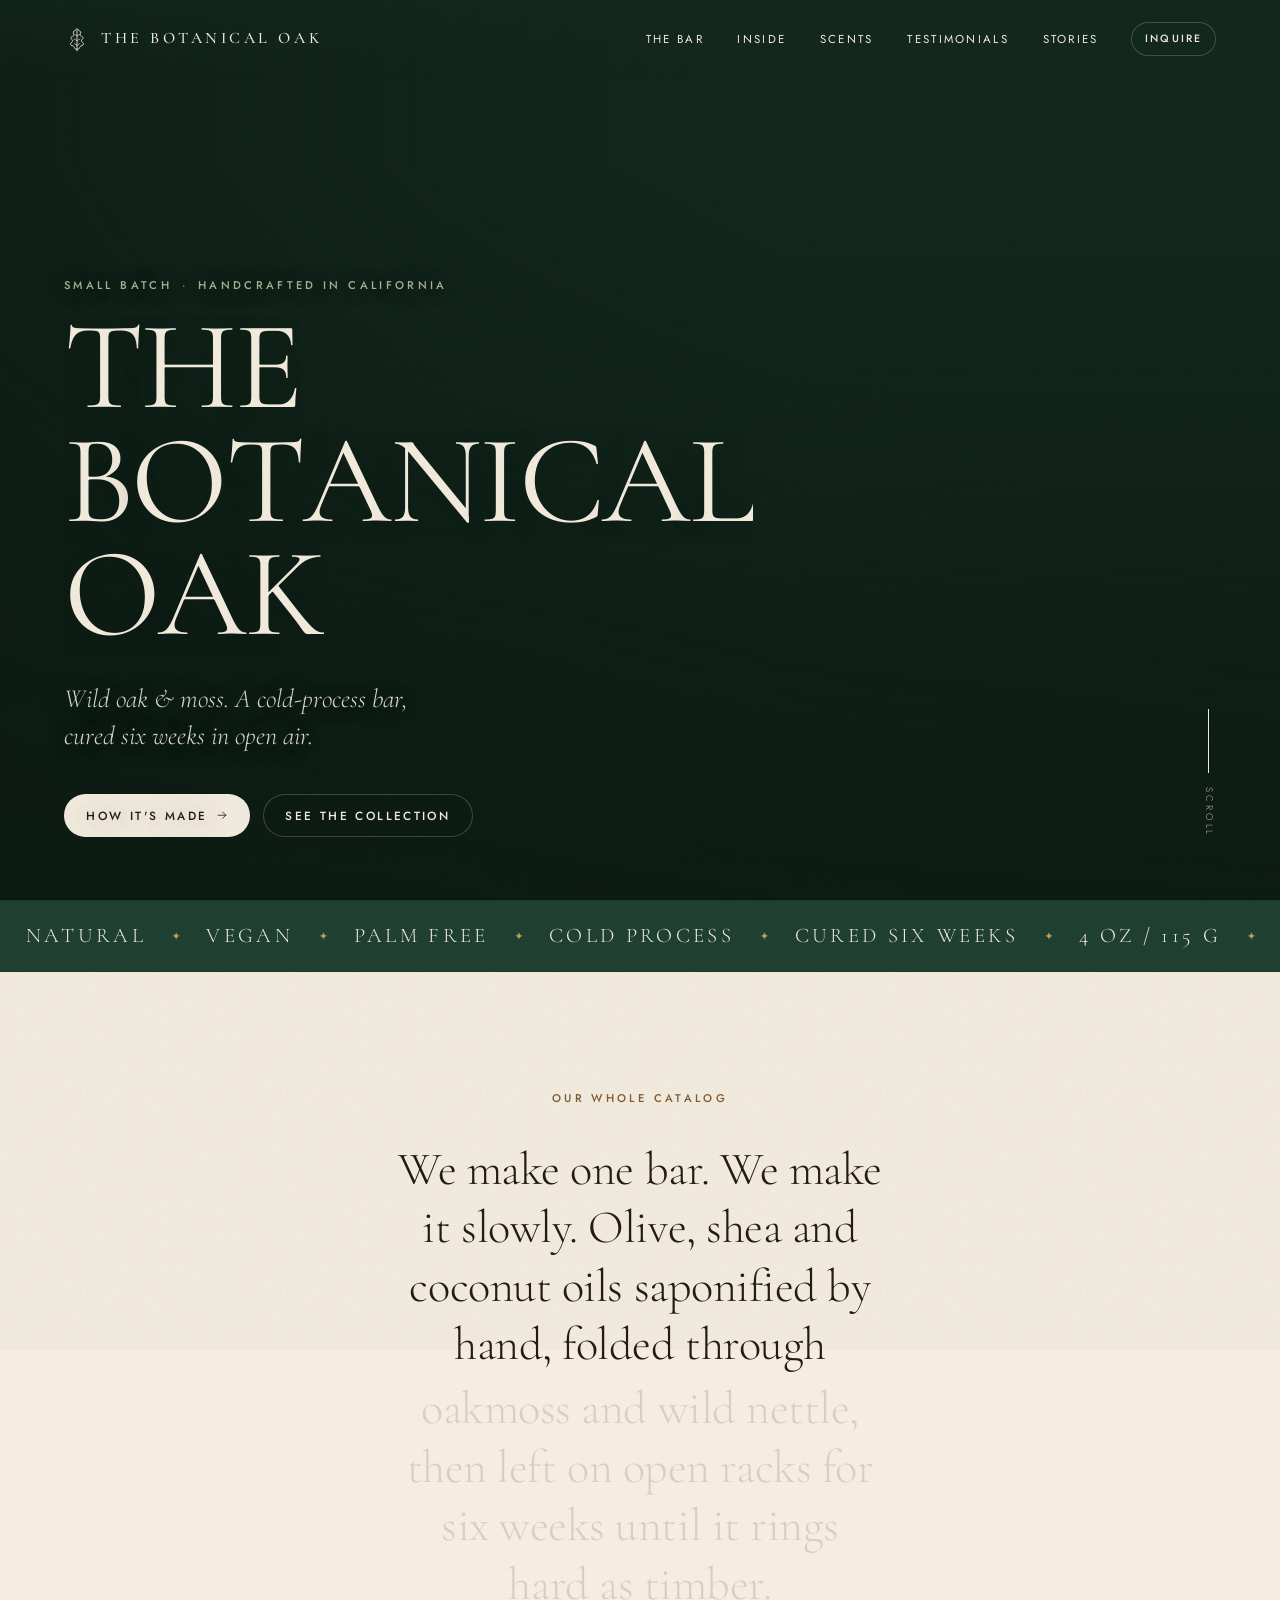
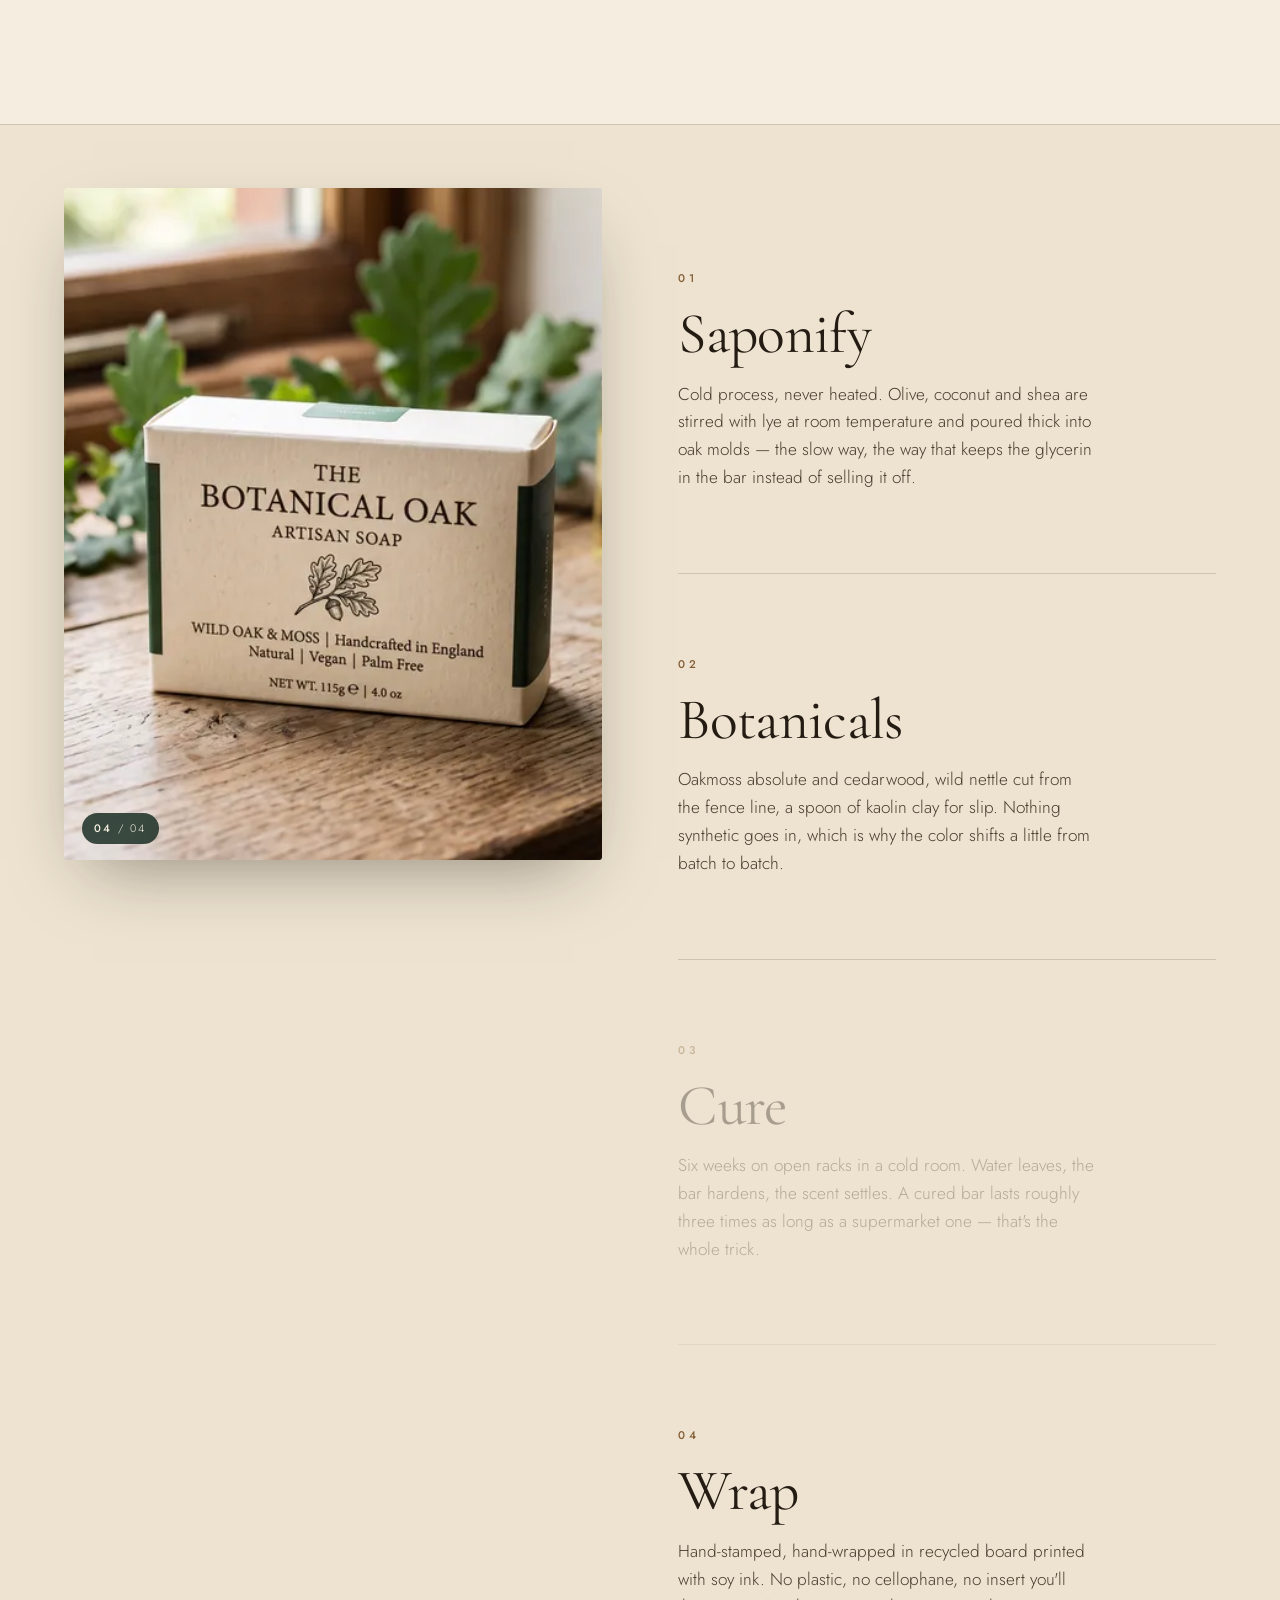
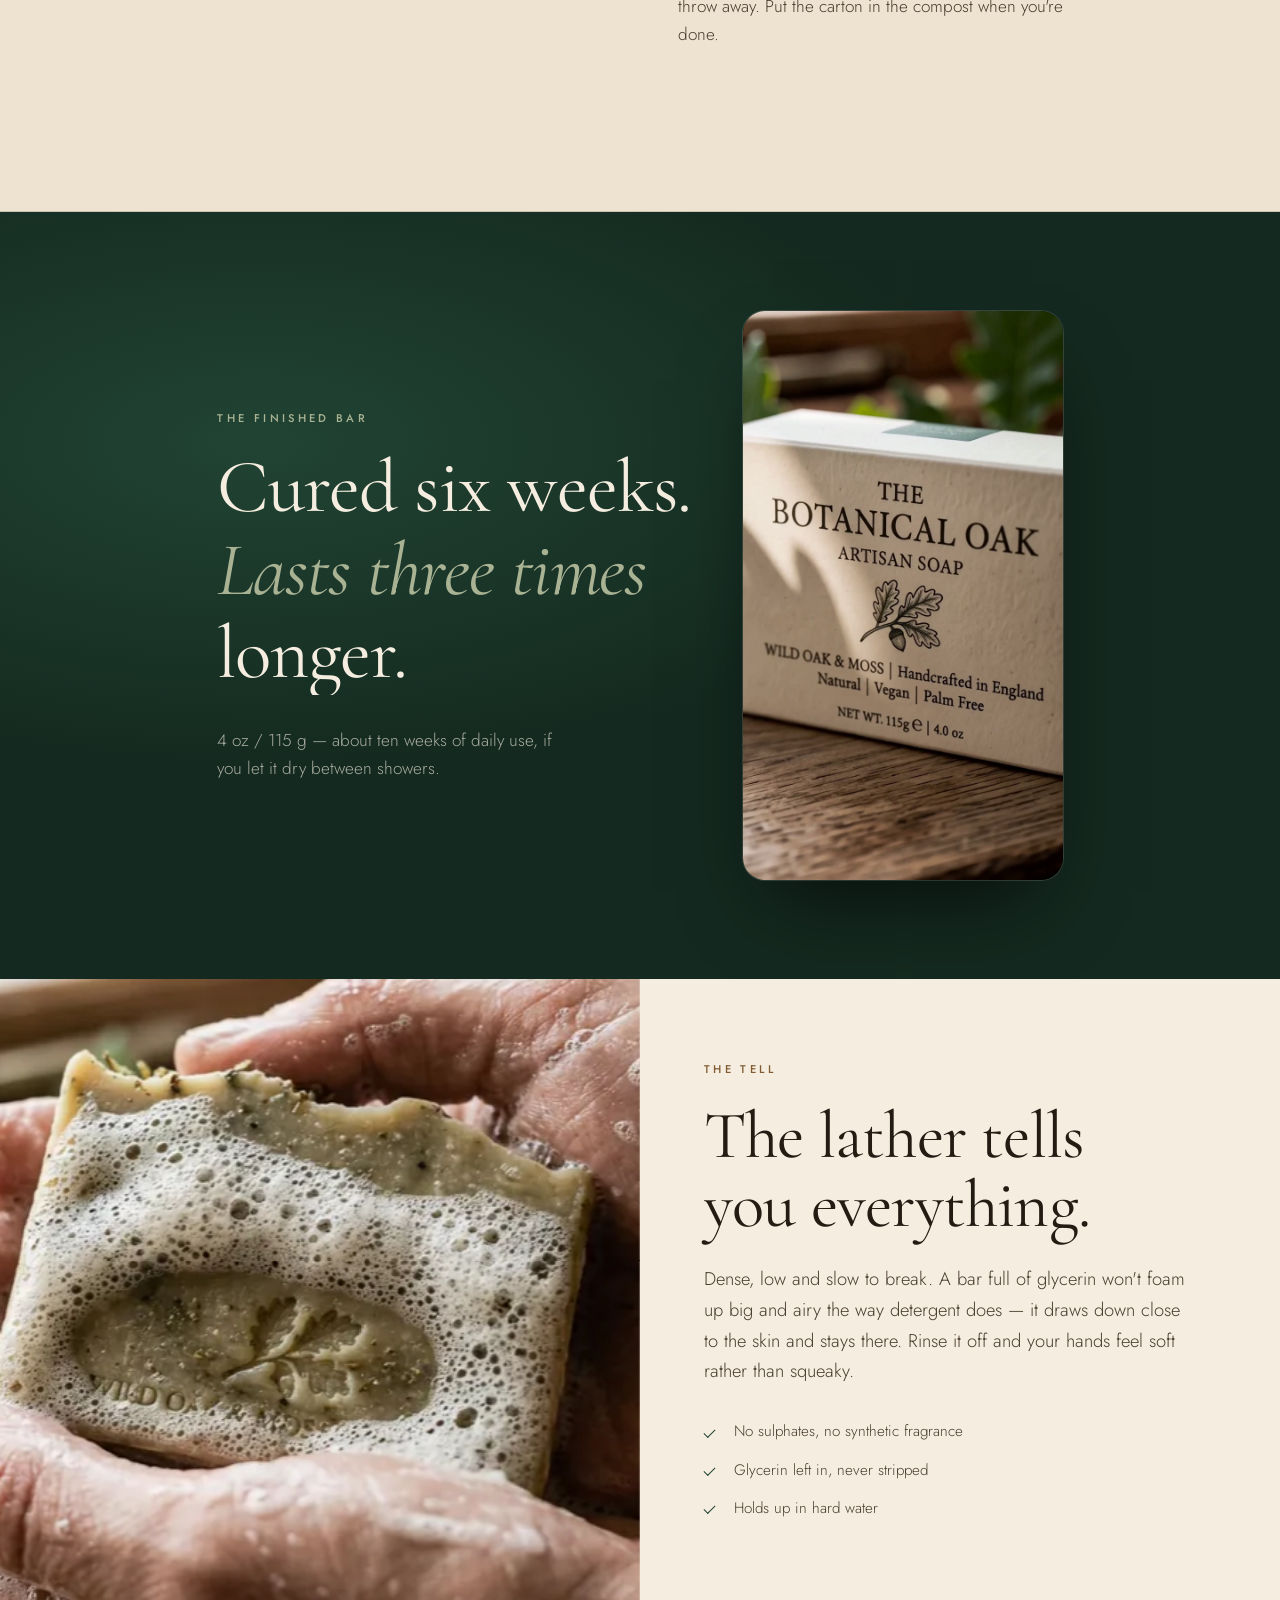
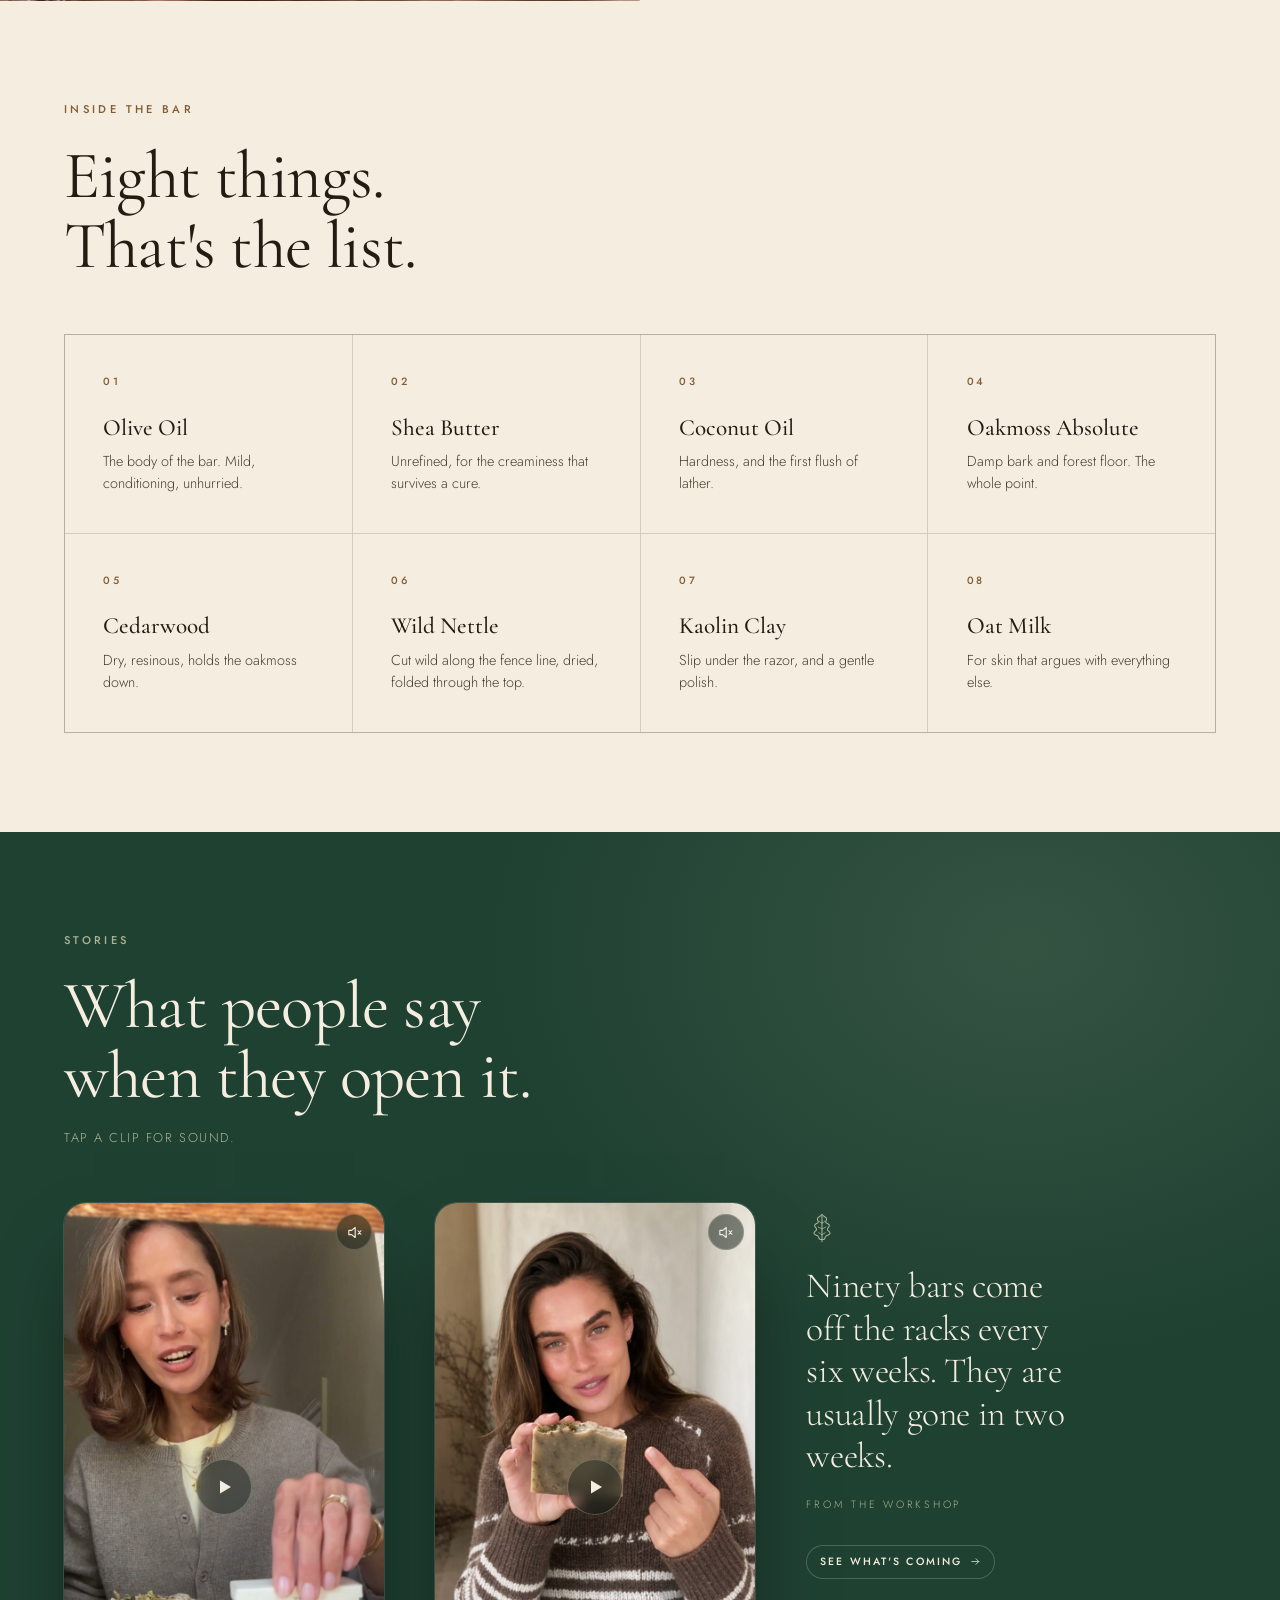
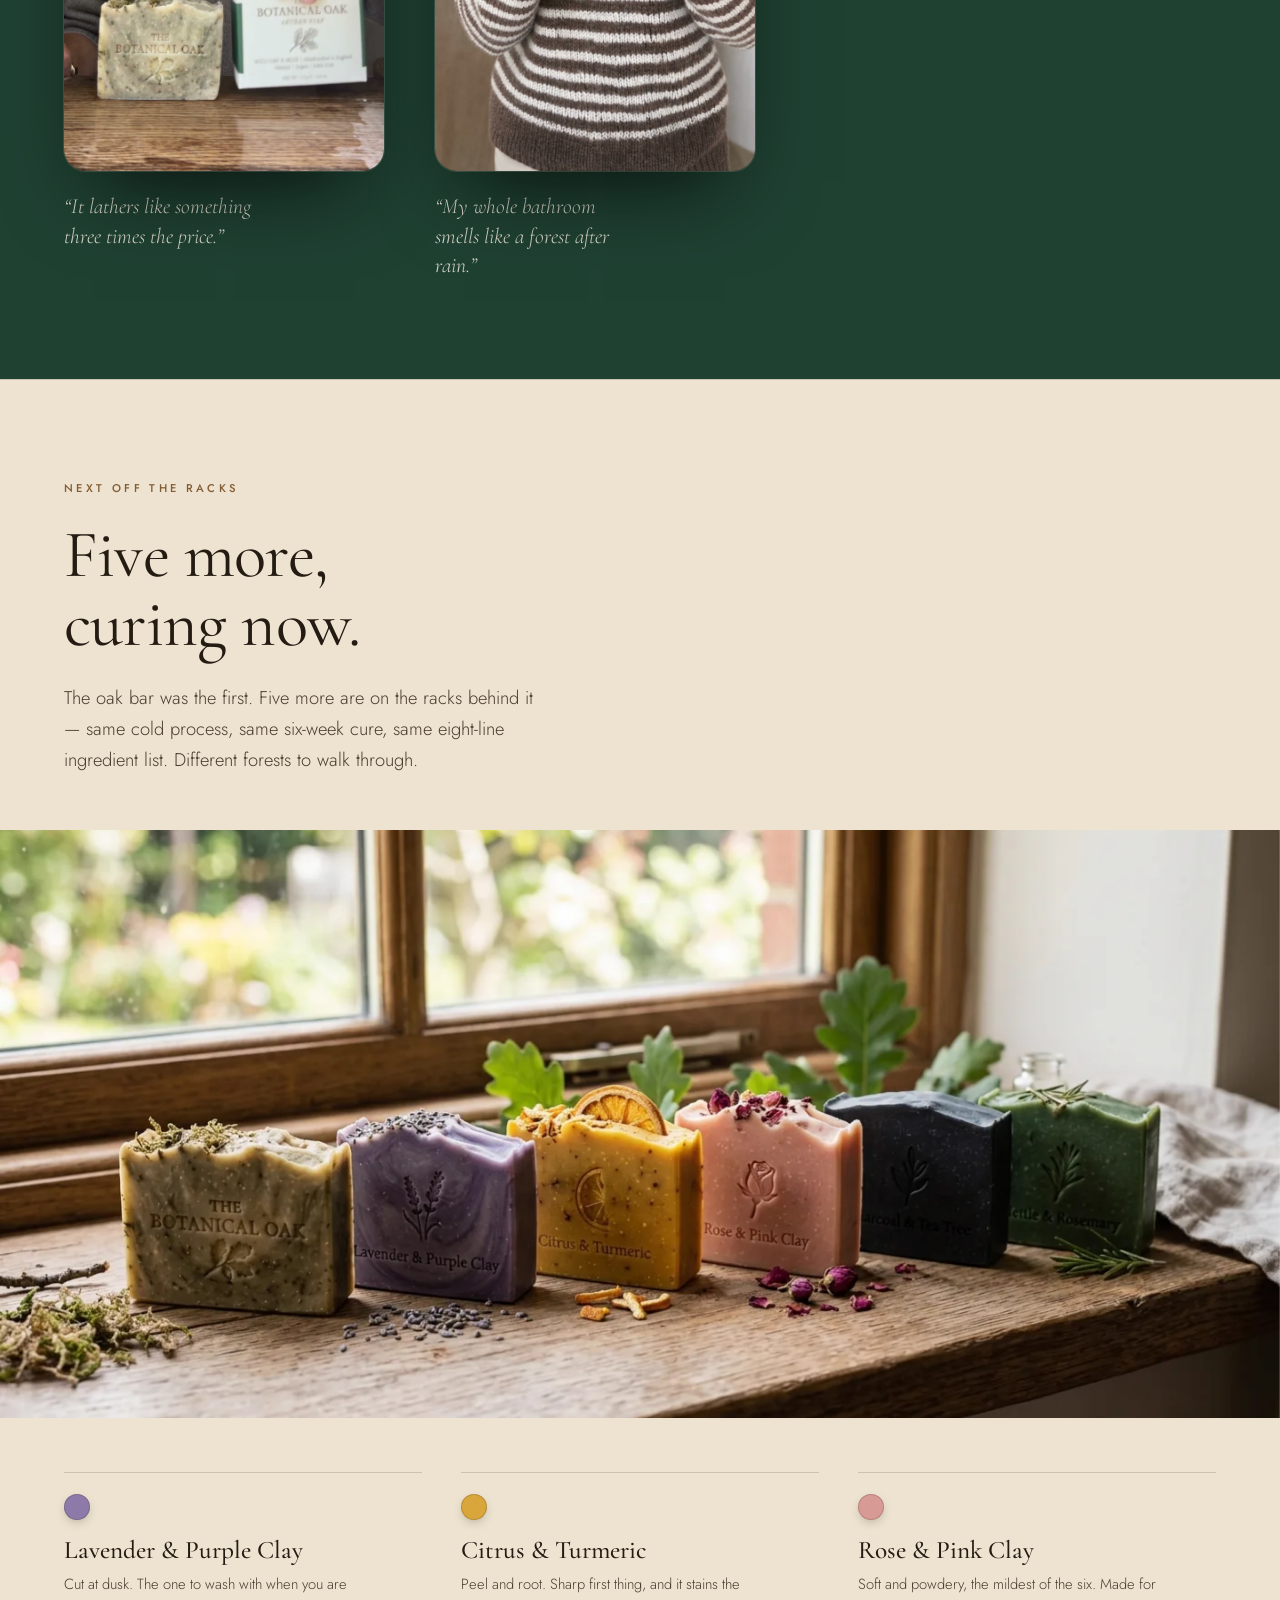
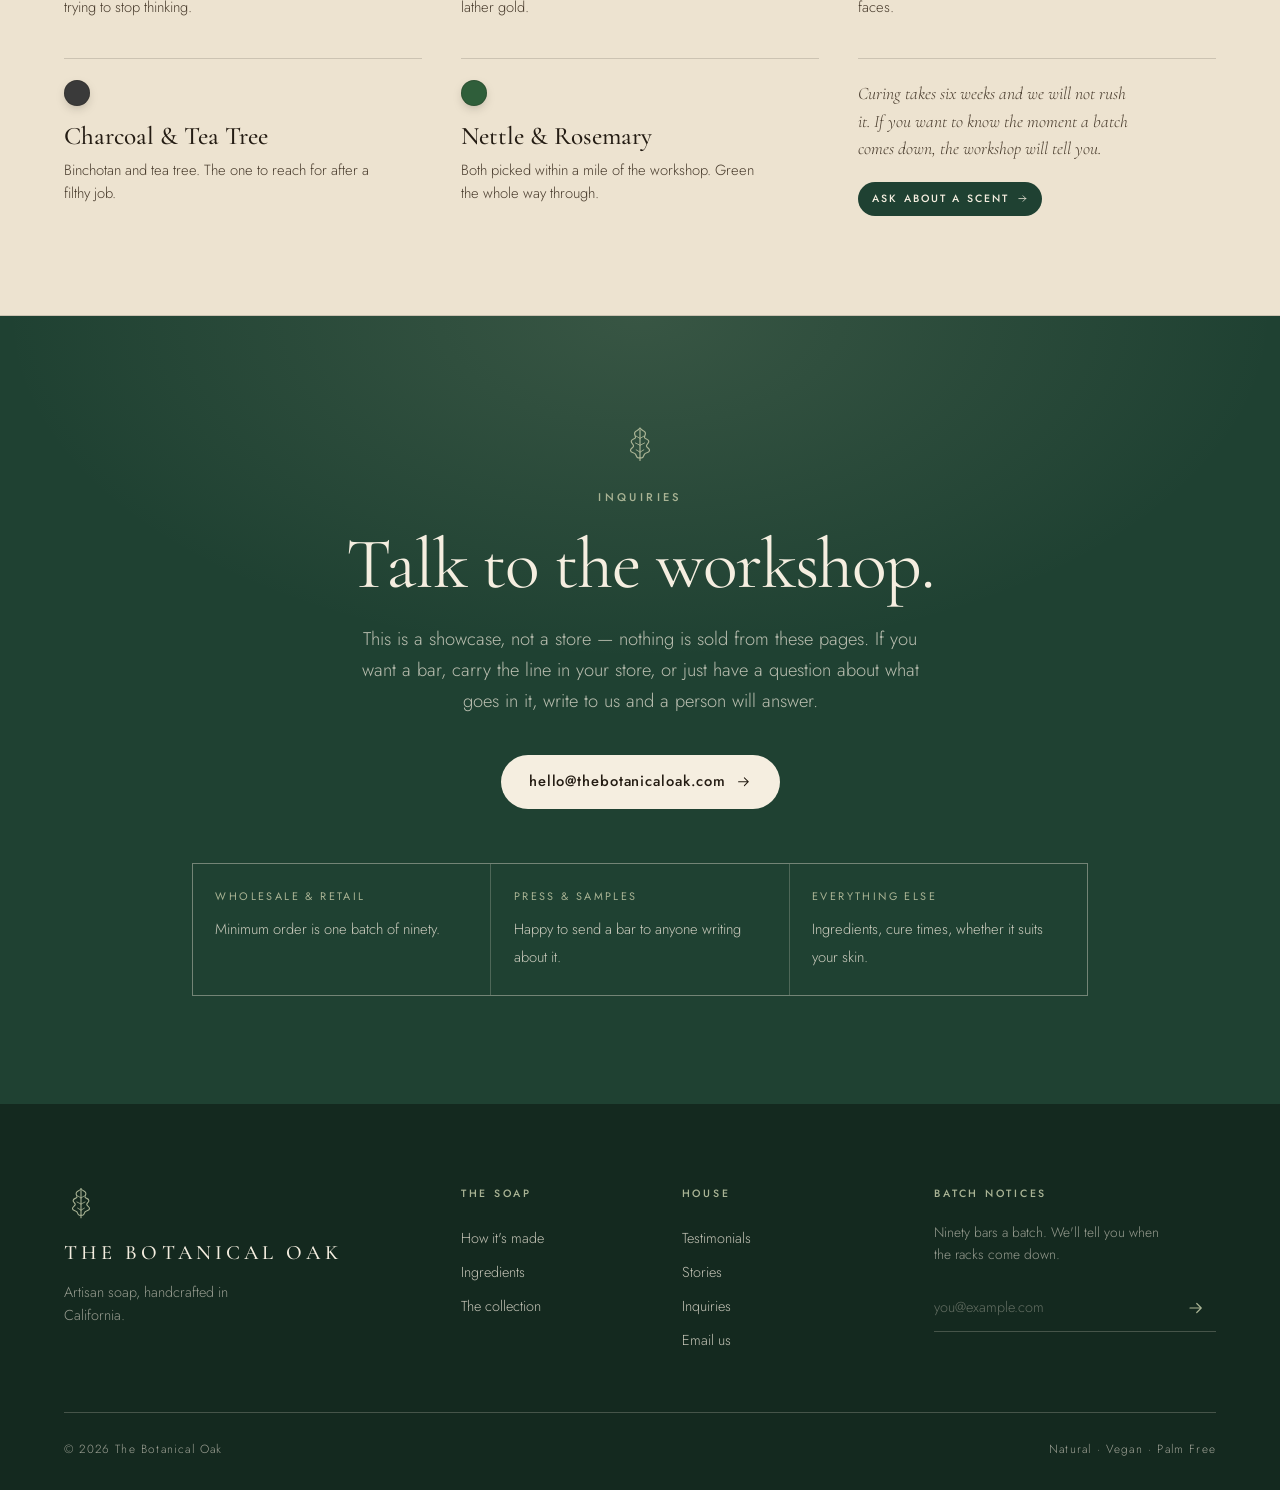
==== commit 90b0bdd6: "Make the testimonial cards uniform, add a footer link The two forest-green feature cards were pullin" ====
--- a/index.html
+++ b/index.html
@@ -367,6 +367,7 @@
       </div>
       <div>
         <h3>House</h3>
+        <a href="testimonials.html">Testimonials</a>
         <a href="#stories">Stories</a>
         <a href="#contact">Inquiries</a>
         <a href="mailto:hello@thebotanicaloak.com">Email us</a>
--- a/assets/css/site.css
+++ b/assets/css/site.css
@@ -765,12 +765,16 @@
    ========================================================================== */
 .tlist{ max-width:var(--maxw); margin-inline:auto; padding:clamp(3.5rem,9vh,7rem) var(--pad); }
 
-/* columns give a masonry feel so uneven quote lengths do not leave ragged
-   gaps the way equal-height grid rows would */
-.tgrid{ columns:3; column-gap:clamp(1.2rem,2.4vw,2rem); }
+/* A plain two-column grid, not masonry columns: masonry staggered the cards
+   vertically, and 10 divides evenly by 2 so no card is orphaned on a final row.
+   Every card is the same tan — no feature variants. */
+.tgrid{
+  display:grid;
+  grid-template-columns:repeat(2,1fr);
+  gap:clamp(1.2rem,2.4vw,2rem);
+}
 .tcard{
-  break-inside:avoid; -webkit-column-break-inside:avoid;
-  margin-bottom:clamp(1.2rem,2.4vw,2rem);
+  display:flex; flex-direction:column;
   padding:clamp(1.6rem,2.6vw,2.3rem);
   background:var(--cream-dp);
   border:1px solid var(--line);
@@ -785,21 +789,13 @@
   font-size:clamp(1.12rem,1rem + .5vw,1.4rem);
   line-height:1.42; color:var(--ink);
 }
-.tcard figcaption{ display:flex; flex-direction:column; gap:.2rem; }
+.tcard figcaption{ margin-top:auto; display:flex; flex-direction:column; gap:.2rem; }
 .tcard figcaption b{
   font-weight:500; font-size:.82rem; letter-spacing:.06em;
 }
 .tcard figcaption span{
   font-size:.68rem; letter-spacing:.22em; text-transform:uppercase; color:var(--oak);
 }
-
-/* two darker cards break up the field */
-.tcard--feature{
-  background:var(--forest); border-color:transparent; color:var(--cream);
-}
-.tcard--feature .tcard__q{ color:var(--sage); opacity:.8; }
-.tcard--feature blockquote{ color:var(--cream); }
-.tcard--feature figcaption span{ color:var(--sage); }
 
 .tlist__foot{
   margin-top:clamp(2.5rem,6vh,4rem);
@@ -813,9 +809,8 @@
   font-size:clamp(1.1rem,1rem + .5vw,1.5rem); color:var(--ink-soft);
 }
 
-@media (max-width:1100px){ .tgrid{ columns:2; } }
+@media (max-width:820px){ .tgrid{ grid-template-columns:1fr; } }
 @media (max-width:680px){
-  .tgrid{ columns:1; }
   .tlist__foot{ flex-direction:column; align-items:flex-start; }
 }
 
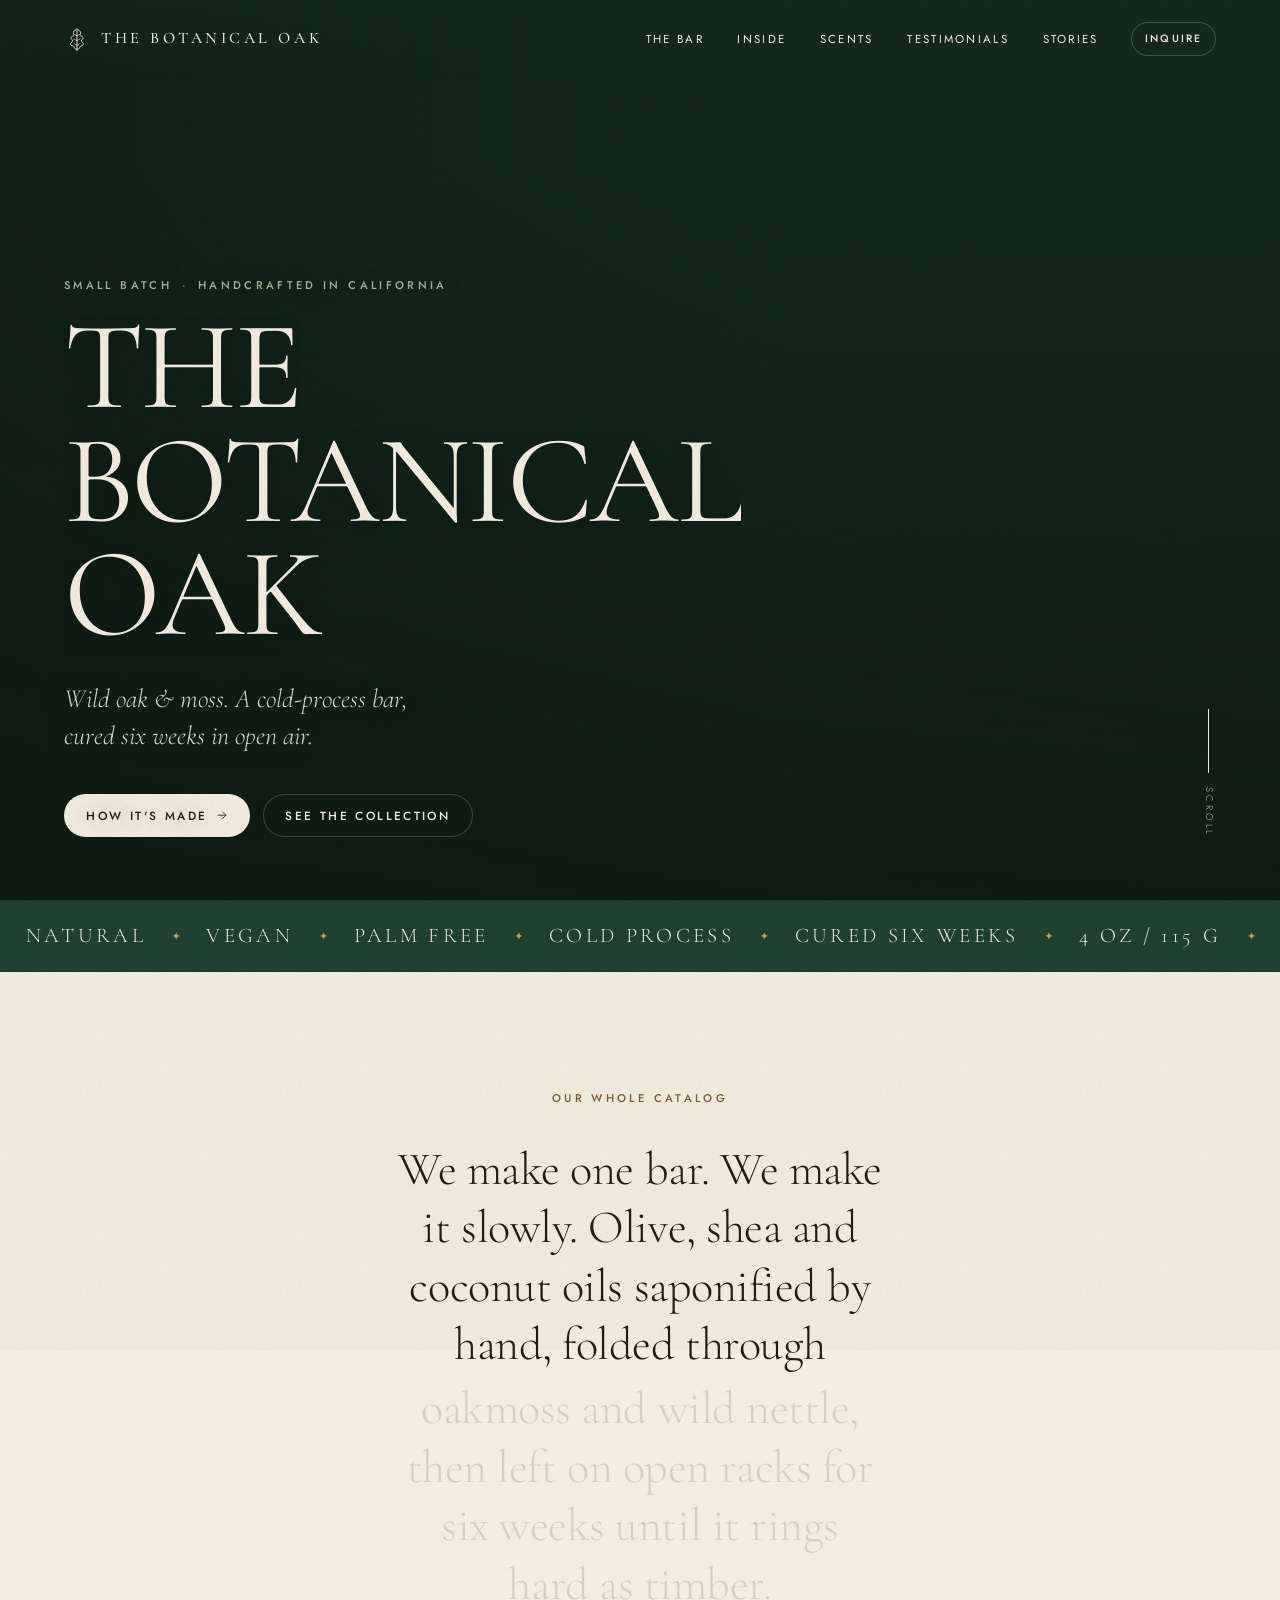
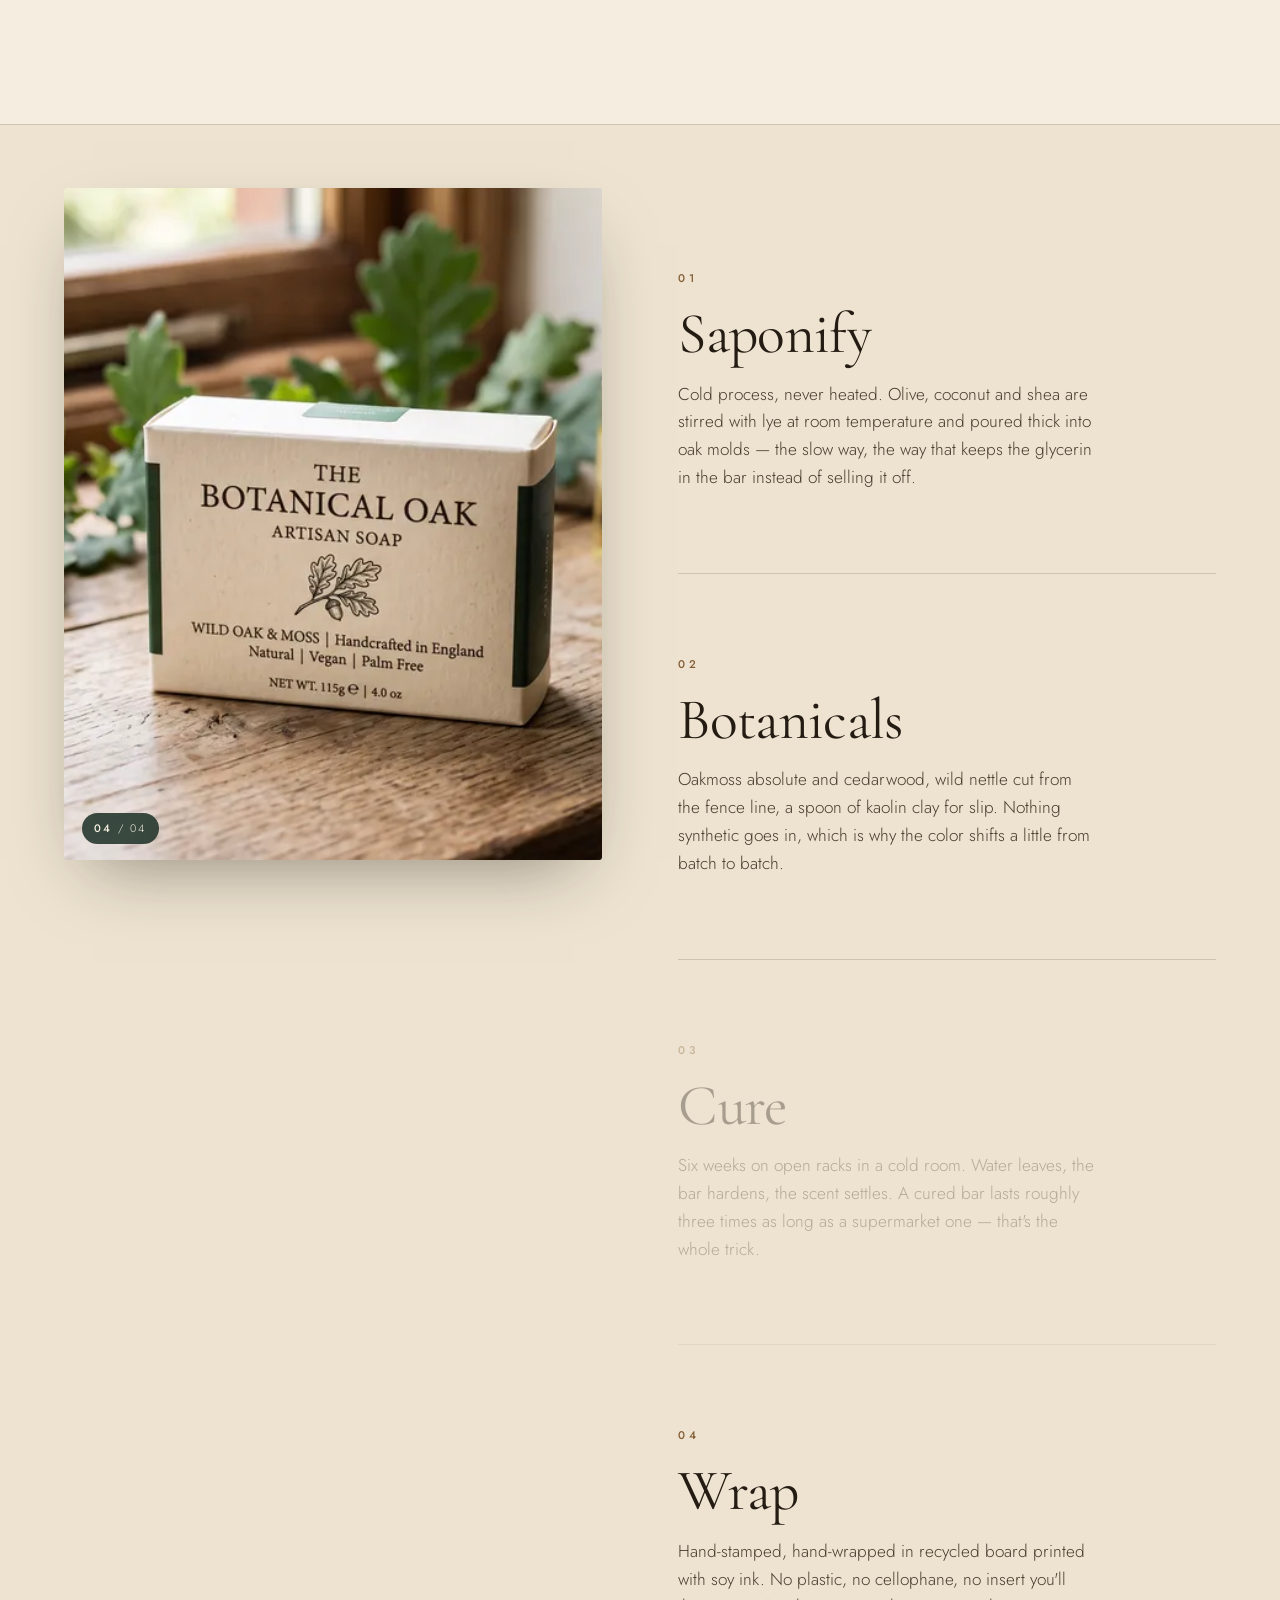
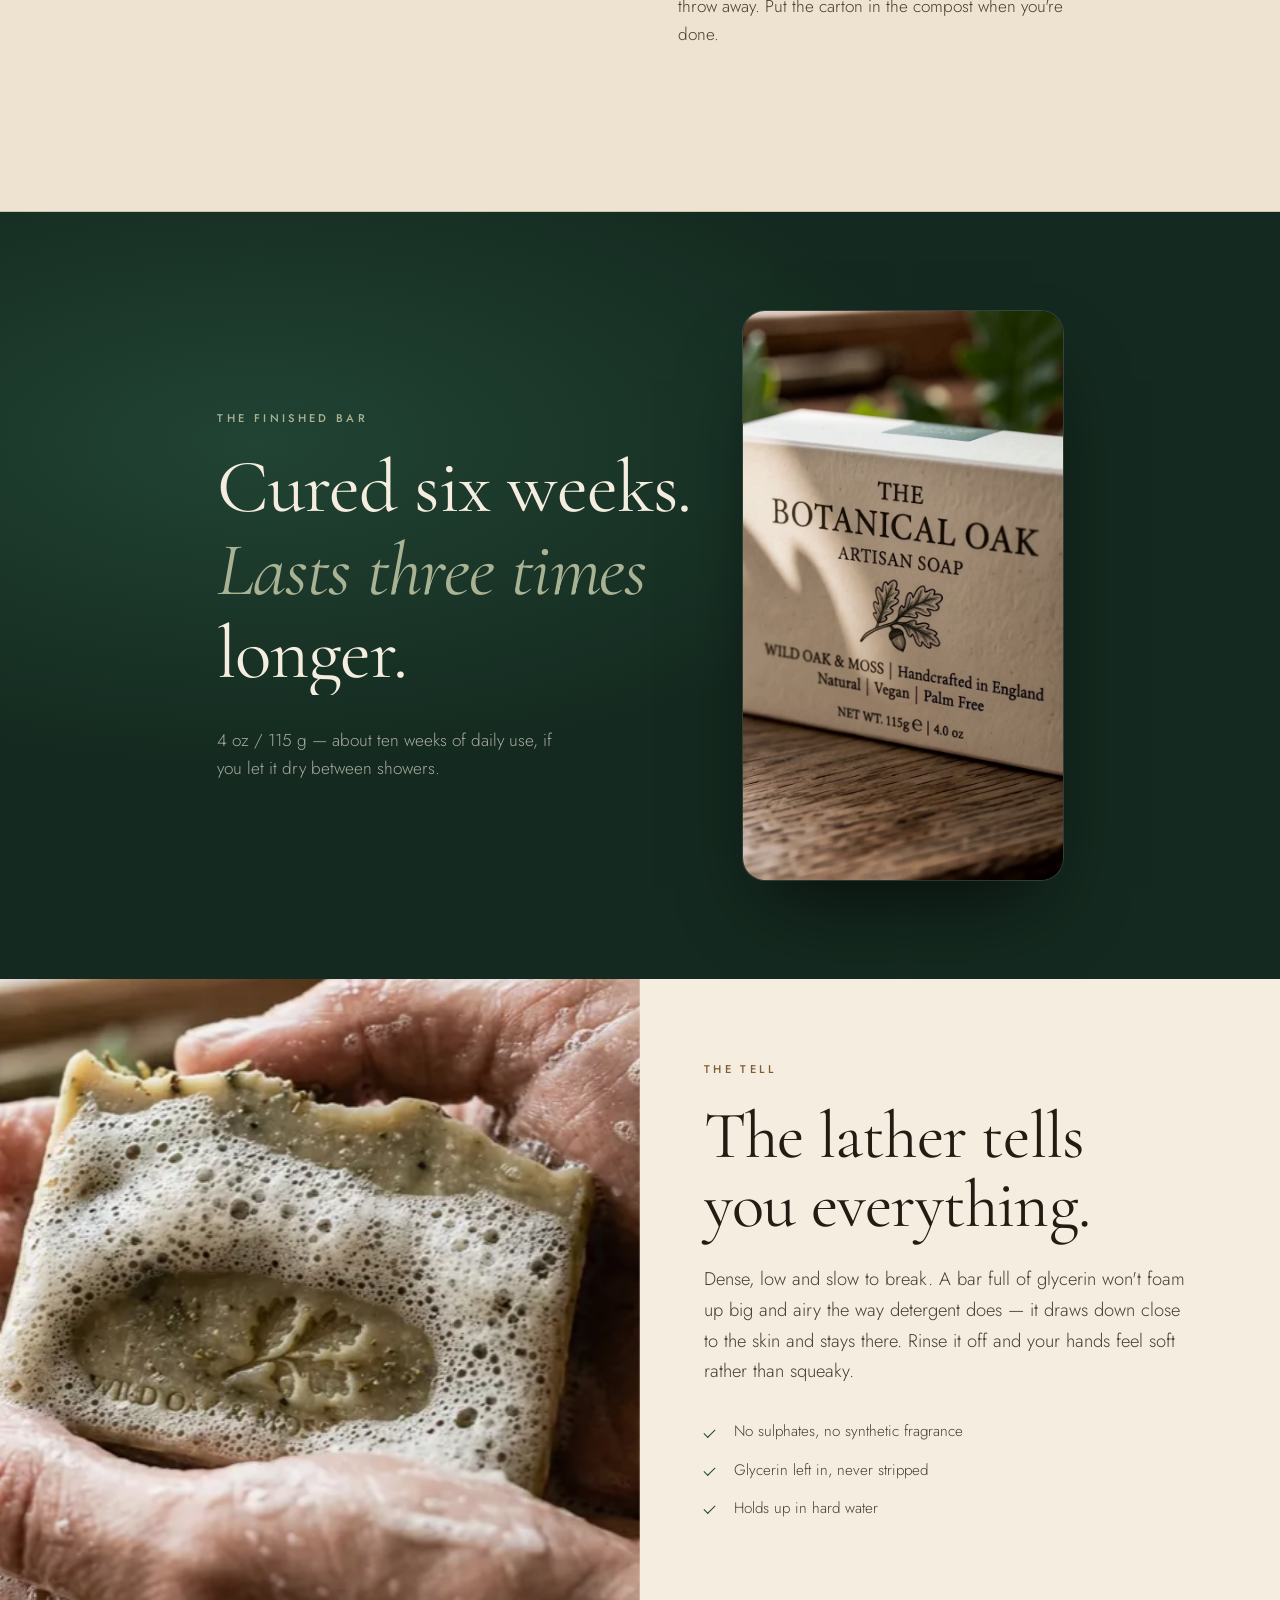
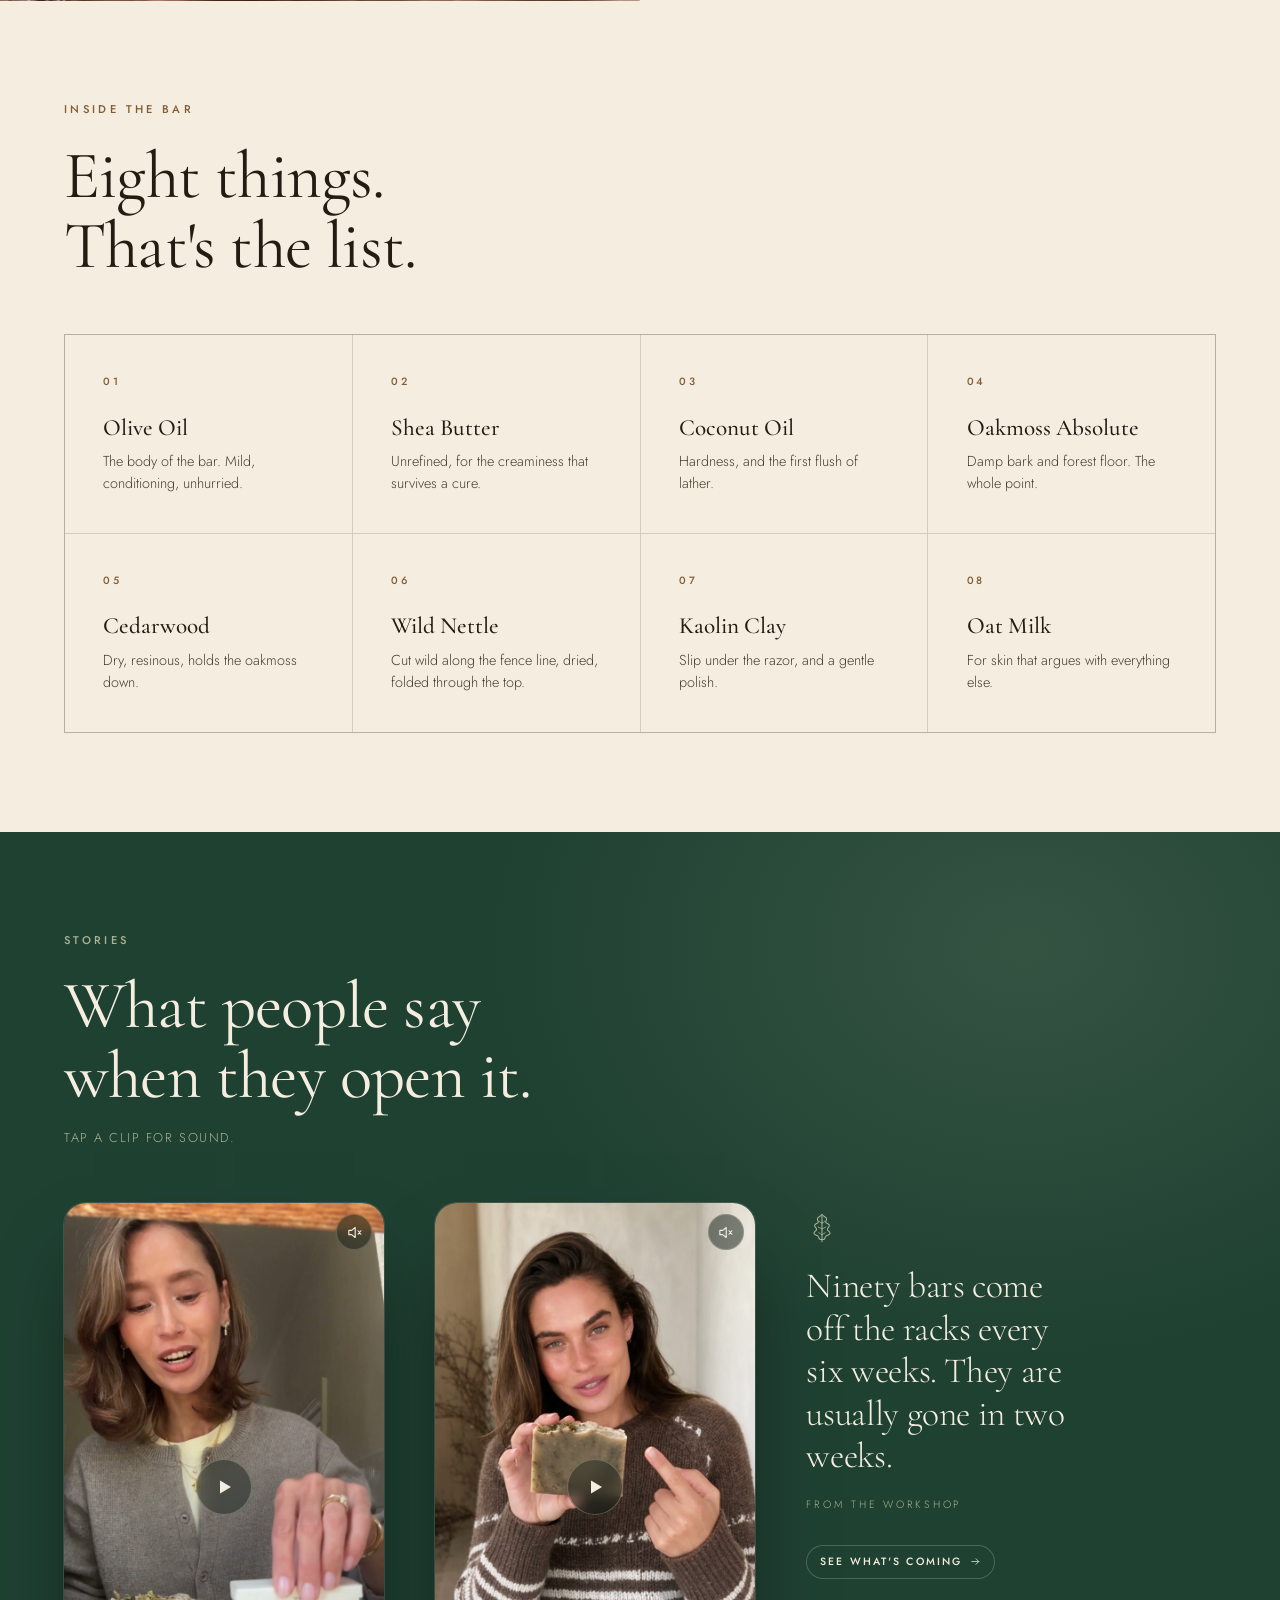
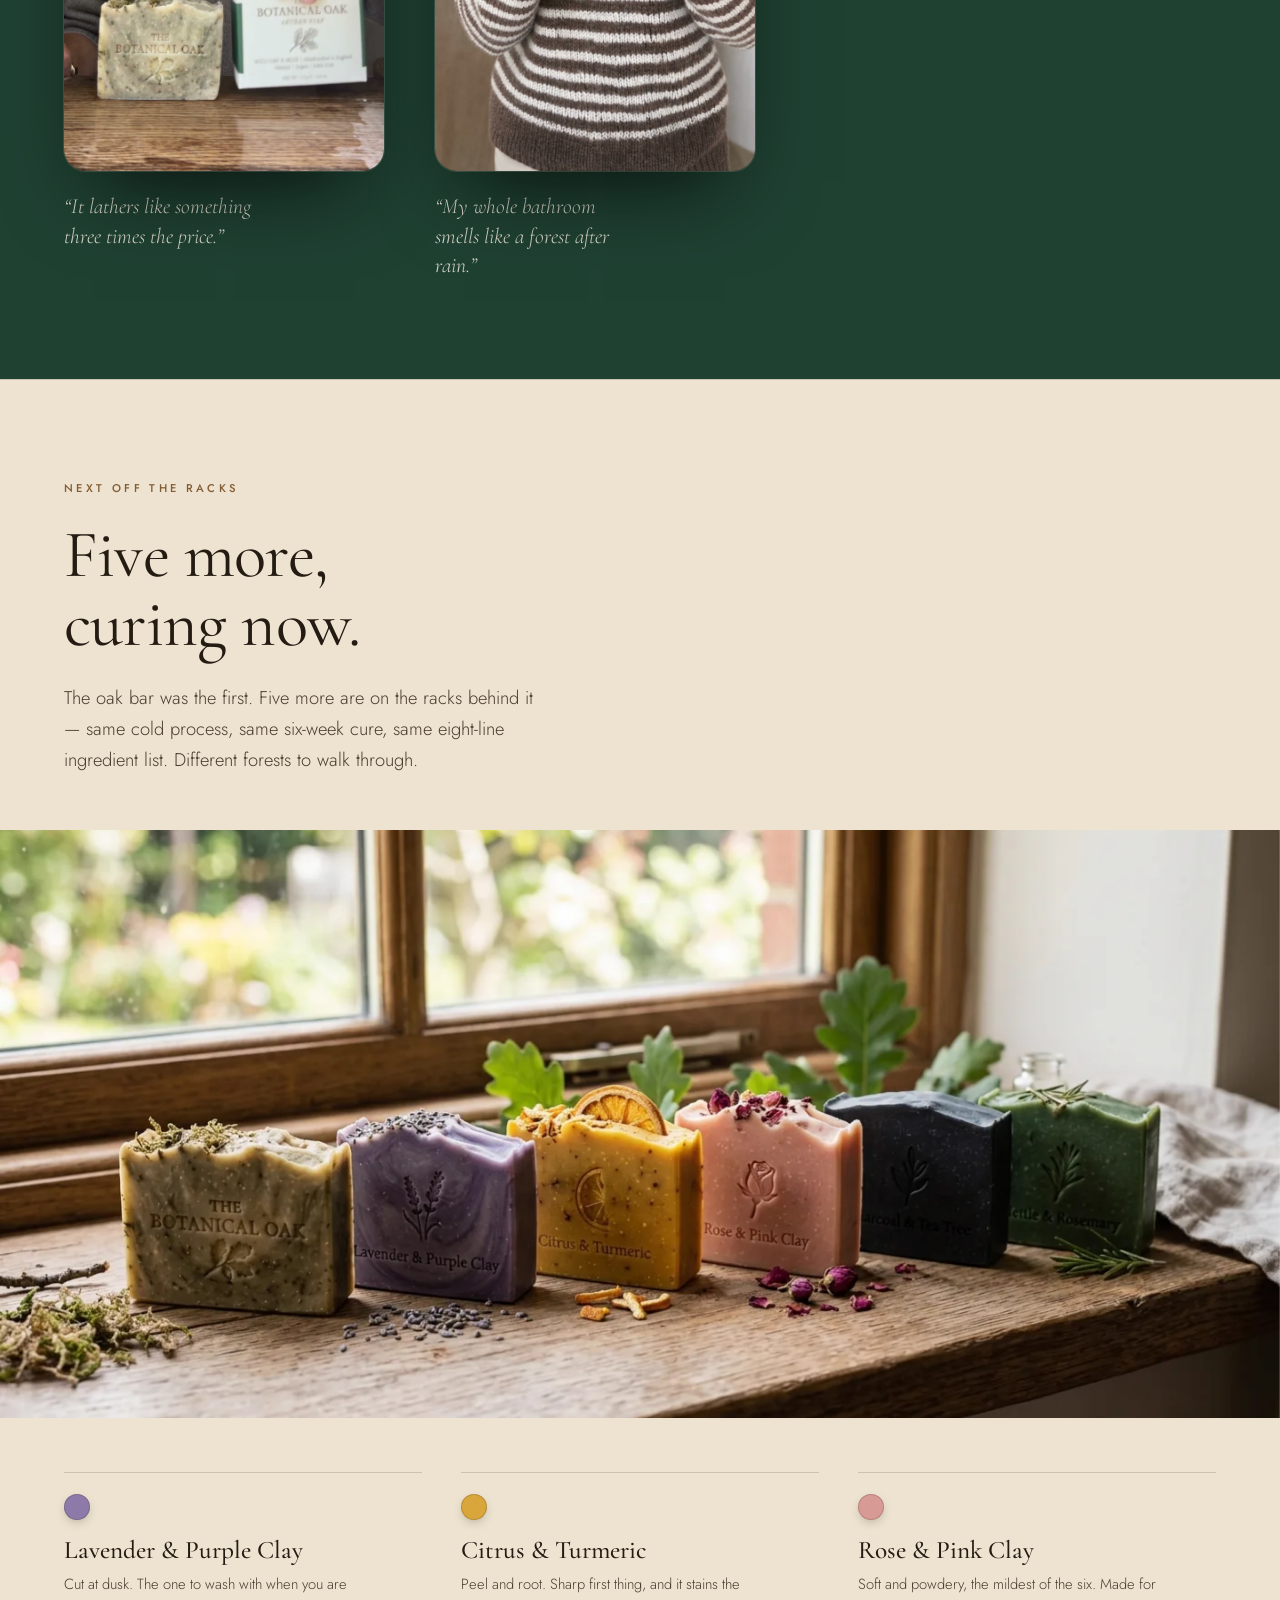
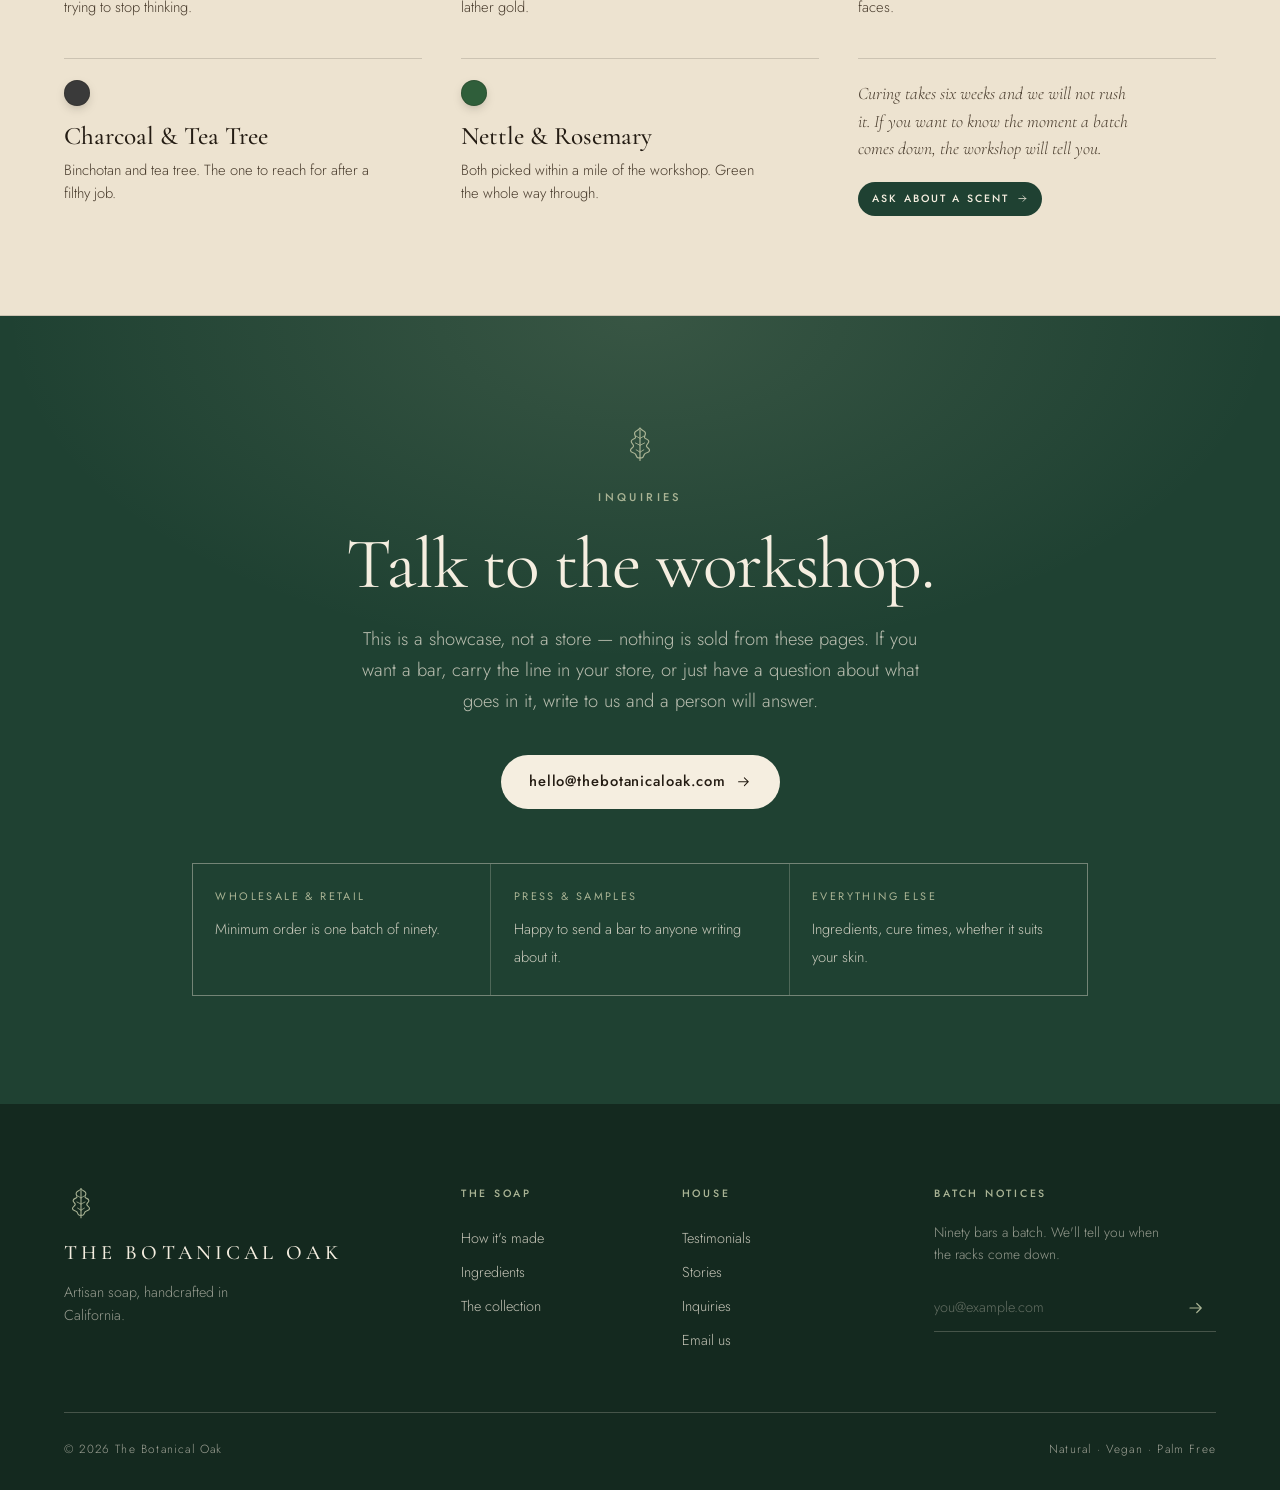
==== commit fdf56c55: "Combine the hero reveal and pointer depth C then B, as picked from the lab: a masked entrance that h" ====
--- a/index.html
+++ b/index.html
@@ -80,6 +80,9 @@
 <!-- ============ HERO ============ -->
 <section class="hero" id="hero">
   <div class="hero__media">
+    <!-- the mask lives on .hero__media and the pointer parallax on .hero__layer,
+         so the reveal edge stays still while the picture drifts inside it -->
+    <div class="hero__layer">
     <picture>
       <!-- portrait viewports get a genuinely vertical composition; cropping the
            landscape shot to a phone leaves an unusably narrow slice -->
@@ -89,6 +92,7 @@
       <source type="image/webp" srcset="assets/img/bar-1000.webp 1000w, assets/img/bar-1600.webp 1600w, assets/img/bar-2400.webp 2400w" sizes="100vw">
       <img src="assets/img/bar-1600.jpg" alt="A bar of The Botanical Oak soap on an oak windowsill with moss and oak leaves" fetchpriority="high" decoding="async">
     </picture>
+    </div>
   </div>
   <div class="hero__scrim"></div>
 
--- a/assets/css/site.css
+++ b/assets/css/site.css
@@ -239,7 +239,18 @@
   overflow:hidden;
   background:var(--forest-dk);
 }
-.hero__media{ position:absolute; inset:0; z-index:0; }
+.hero__media{
+  position:absolute; inset:0; z-index:0;
+  /* the entrance: image is uncovered by a rising edge rather than fading in */
+  clip-path:inset(0 0 100% 0);
+}
+.hero.is-in .hero__media{
+  clip-path:inset(0 0 0 0);
+  transition:clip-path 1.5s var(--ease-io);
+}
+/* separate layer so pointer drift moves the picture without dragging the
+   mask edge along with it */
+.hero__layer{ position:absolute; inset:0; will-change:transform; }
 .hero__media img{
   width:100%; height:100%; object-fit:cover; object-position:44% 58%;
   transform:scale(1.12);
@@ -276,13 +287,14 @@
   display:inline-block; overflow:hidden;
   vertical-align:bottom; padding-bottom:.08em;
 }
-.hero__title .ch{
+/* whole words ride up out of their masks, staggered — the same gesture as the
+   image reveal, where per-character motion read as a different, busier idea */
+.hero__title .wdr{
   display:inline-block;
-  transform:translateY(110%) rotate(4deg);
-  opacity:0;
-  transition:transform 1.05s var(--ease), opacity .7s var(--ease);
-}
-.hero__title.is-in .ch{ transform:none; opacity:1; }
+  transform:translateY(110%);
+  transition:transform 1.15s var(--ease);
+}
+.hero.is-in .hero__title .wdr{ transform:none; }
 
 .hero__sub{
   font-family:var(--serif);
@@ -994,7 +1006,9 @@
   }
   .hero__media img{ transform:none; }
   [data-reveal]{ opacity:1; transform:none; }
-  .hero__title .ch{ opacity:1; transform:none; }
+  .hero__title .wdr{ transform:none; }
+  .hero__media{ clip-path:none !important; }
+  .hero__layer{ transform:none !important; }
   .reel__title .li{ transform:none; }
   .statement__text .wd{ opacity:1; transform:none; }
   .split__inner{ transform:none !important; }
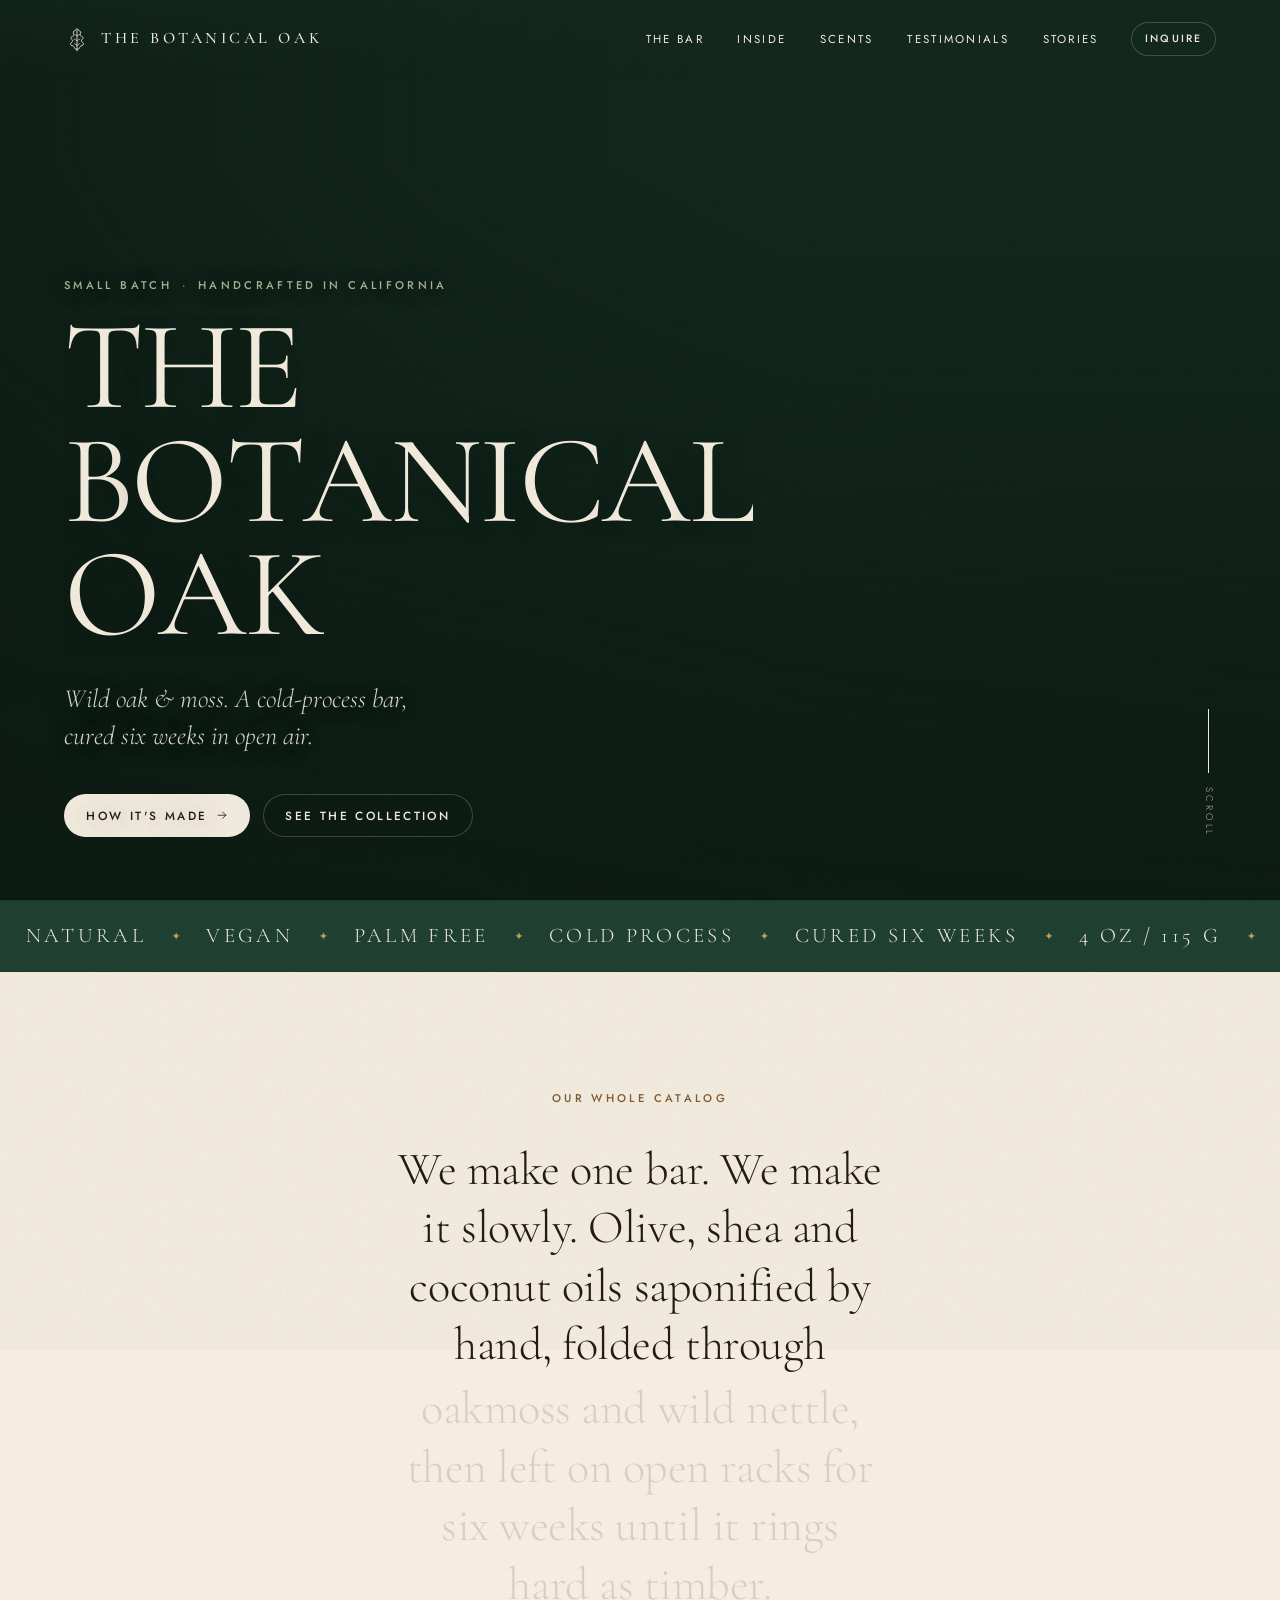
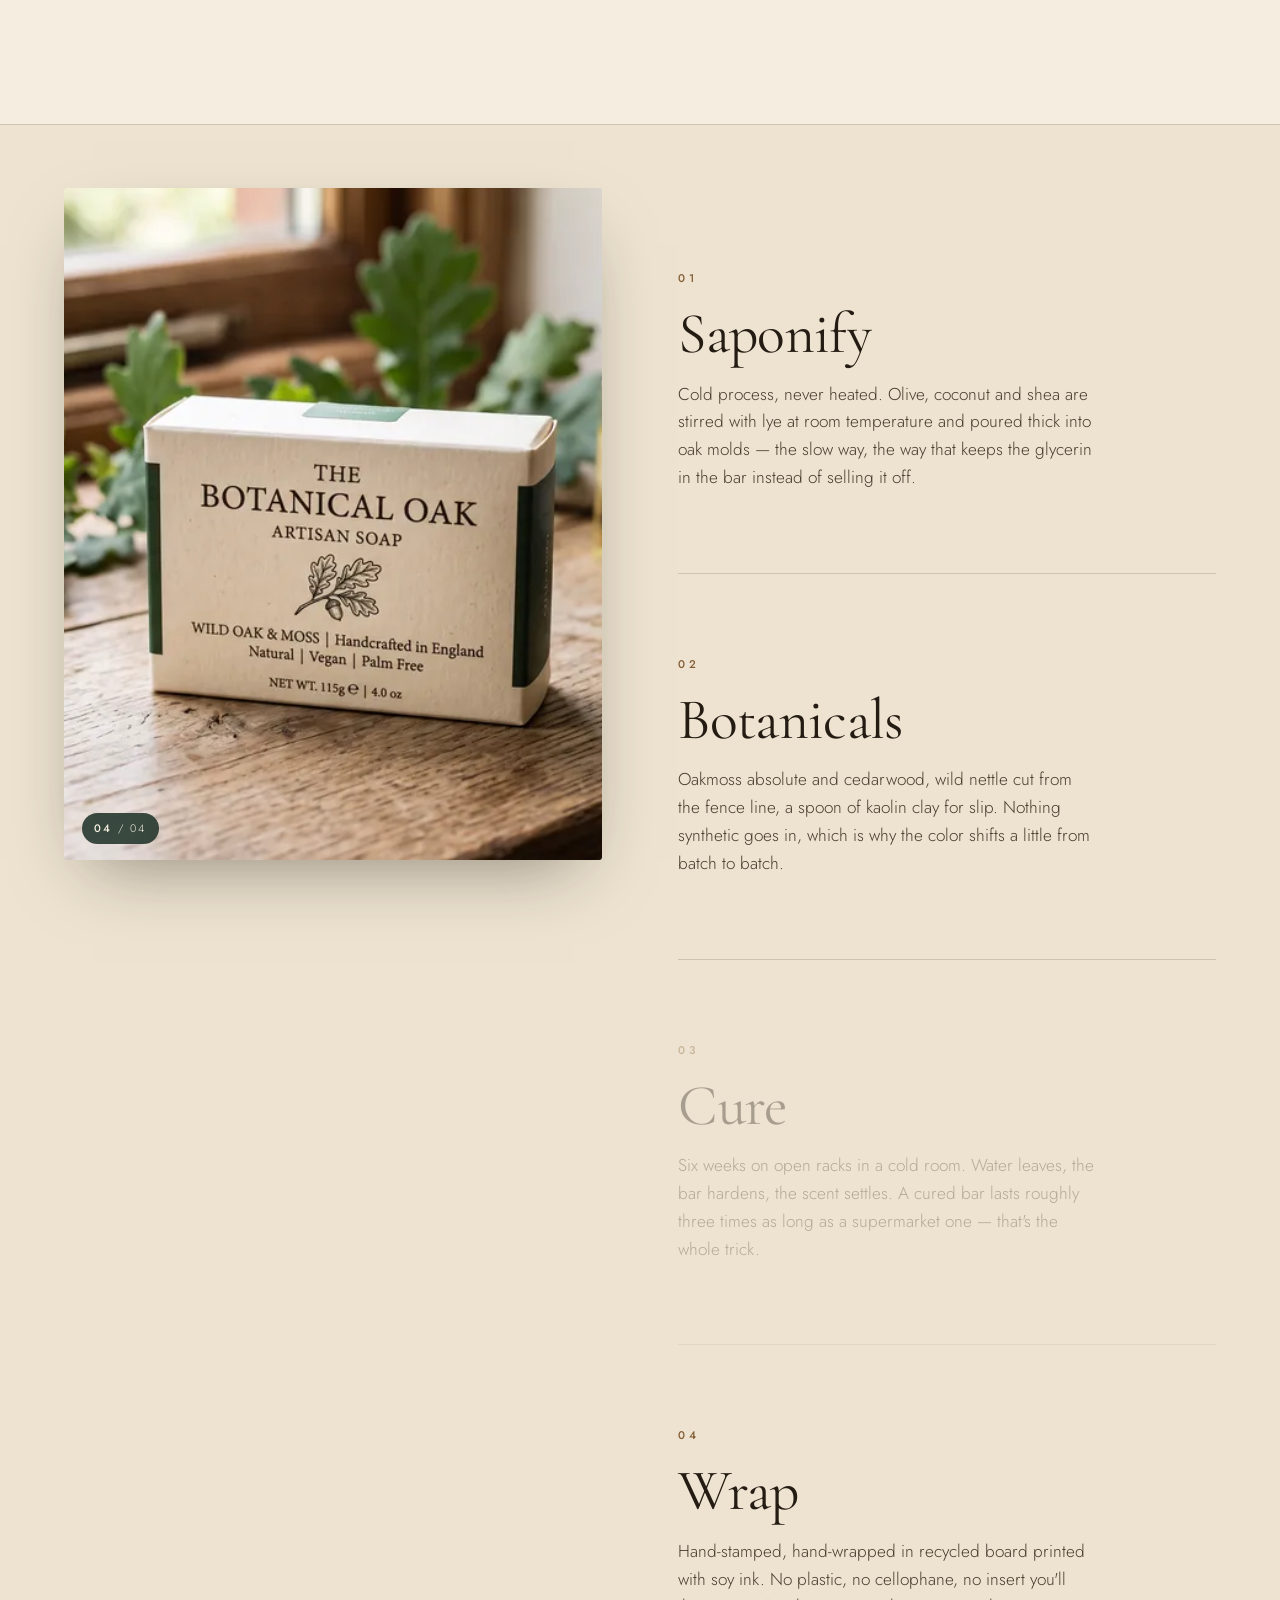
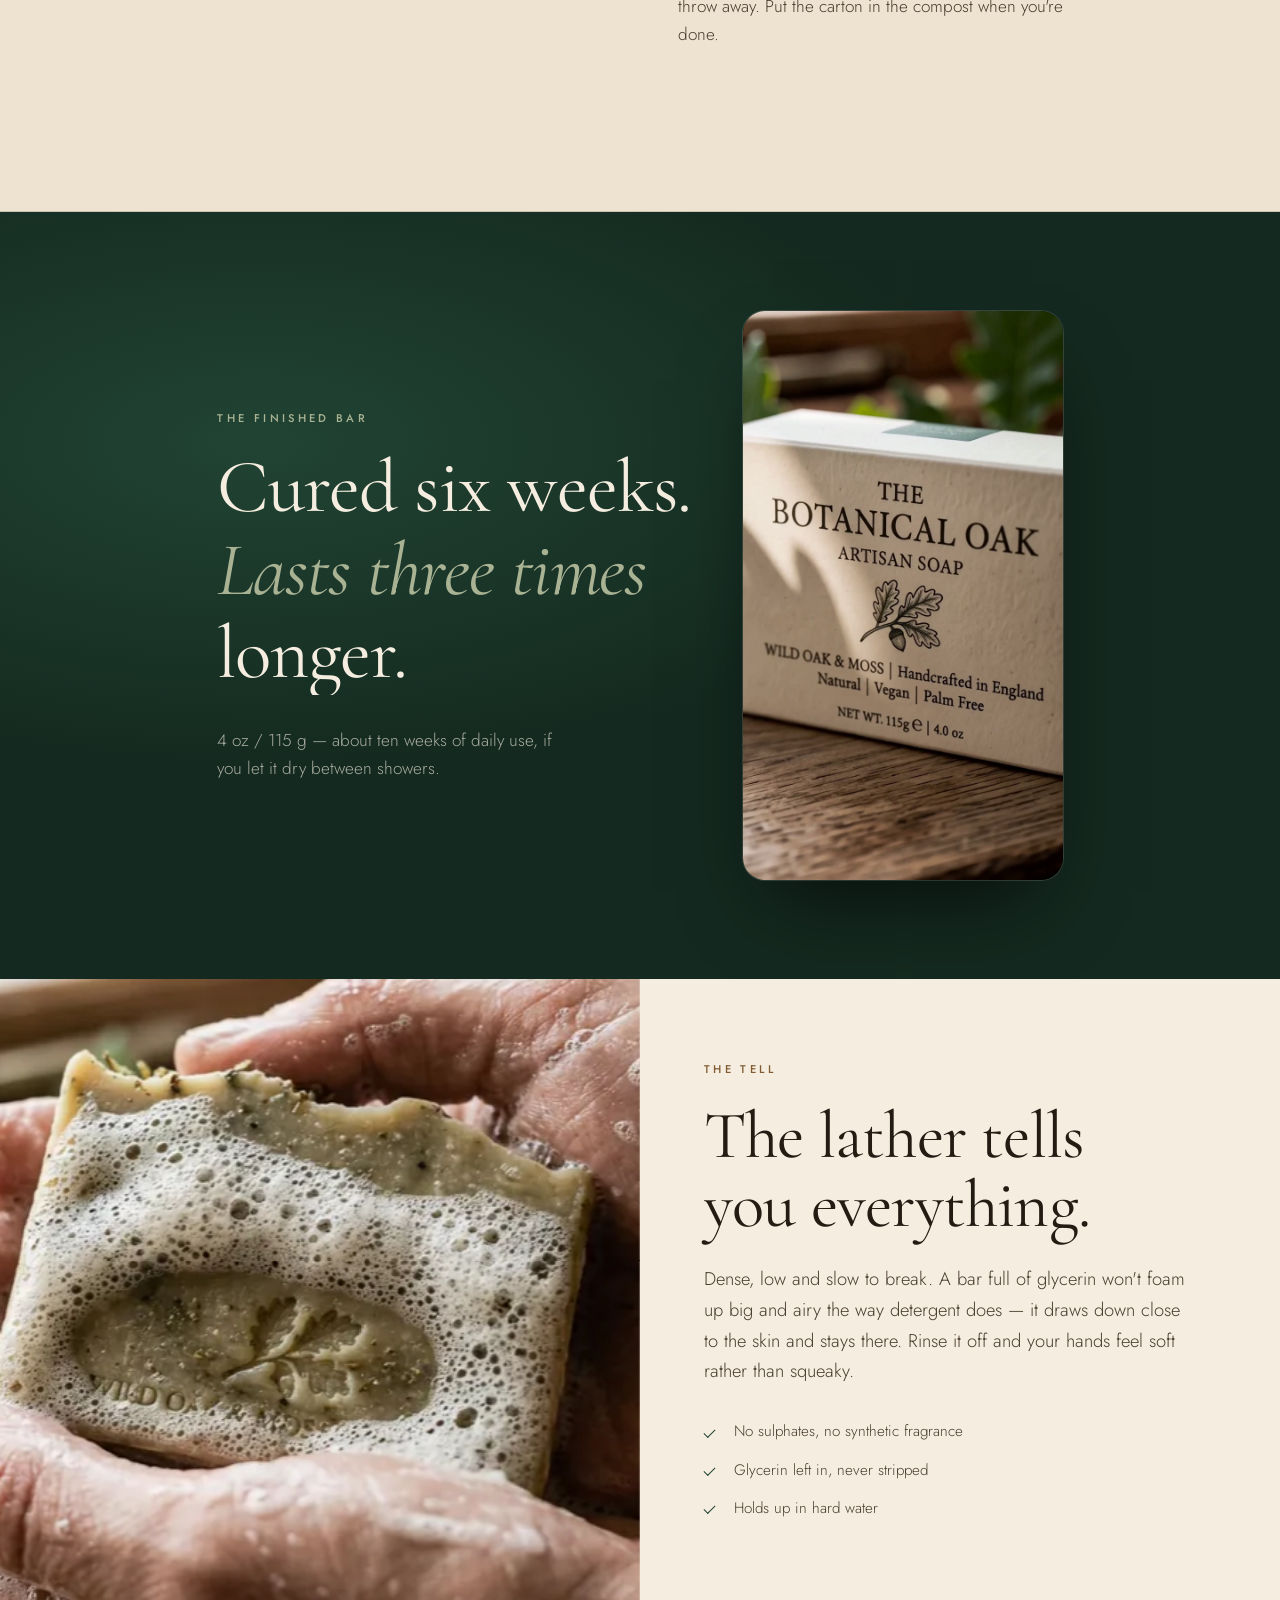
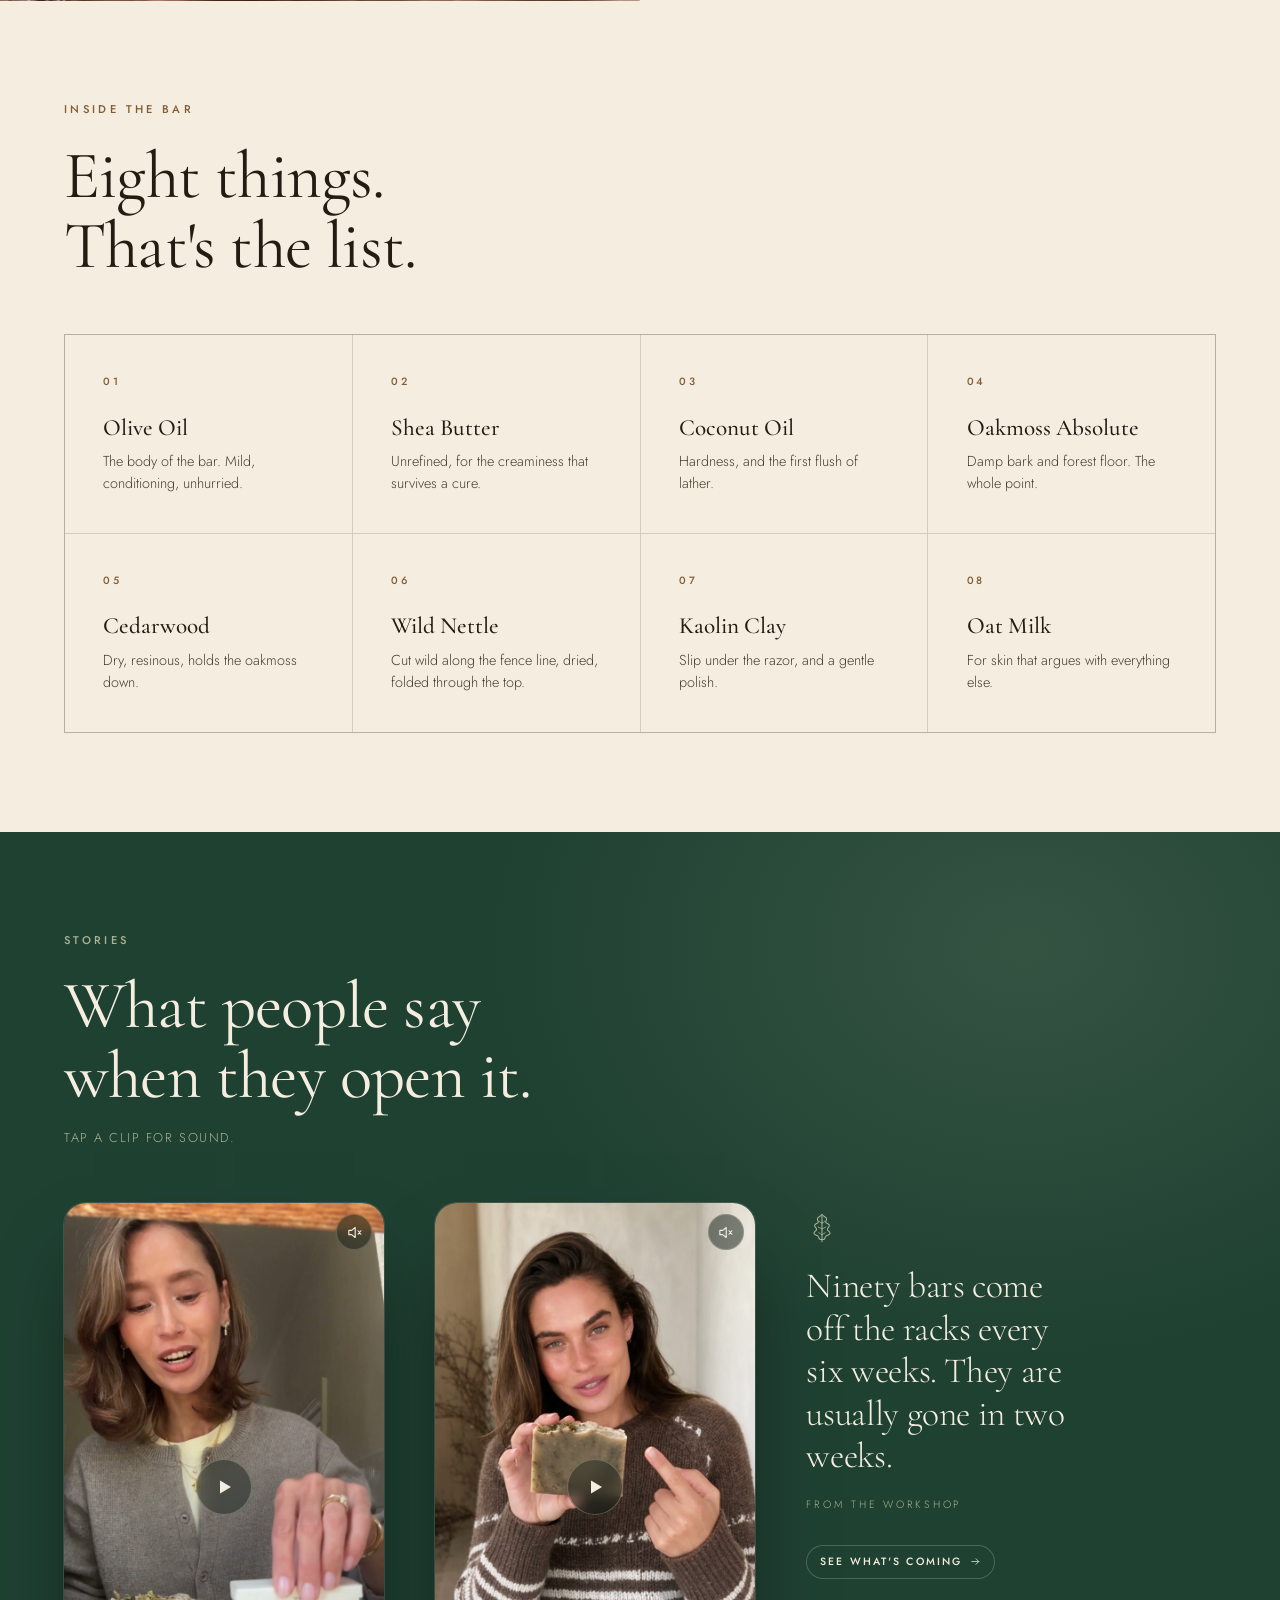
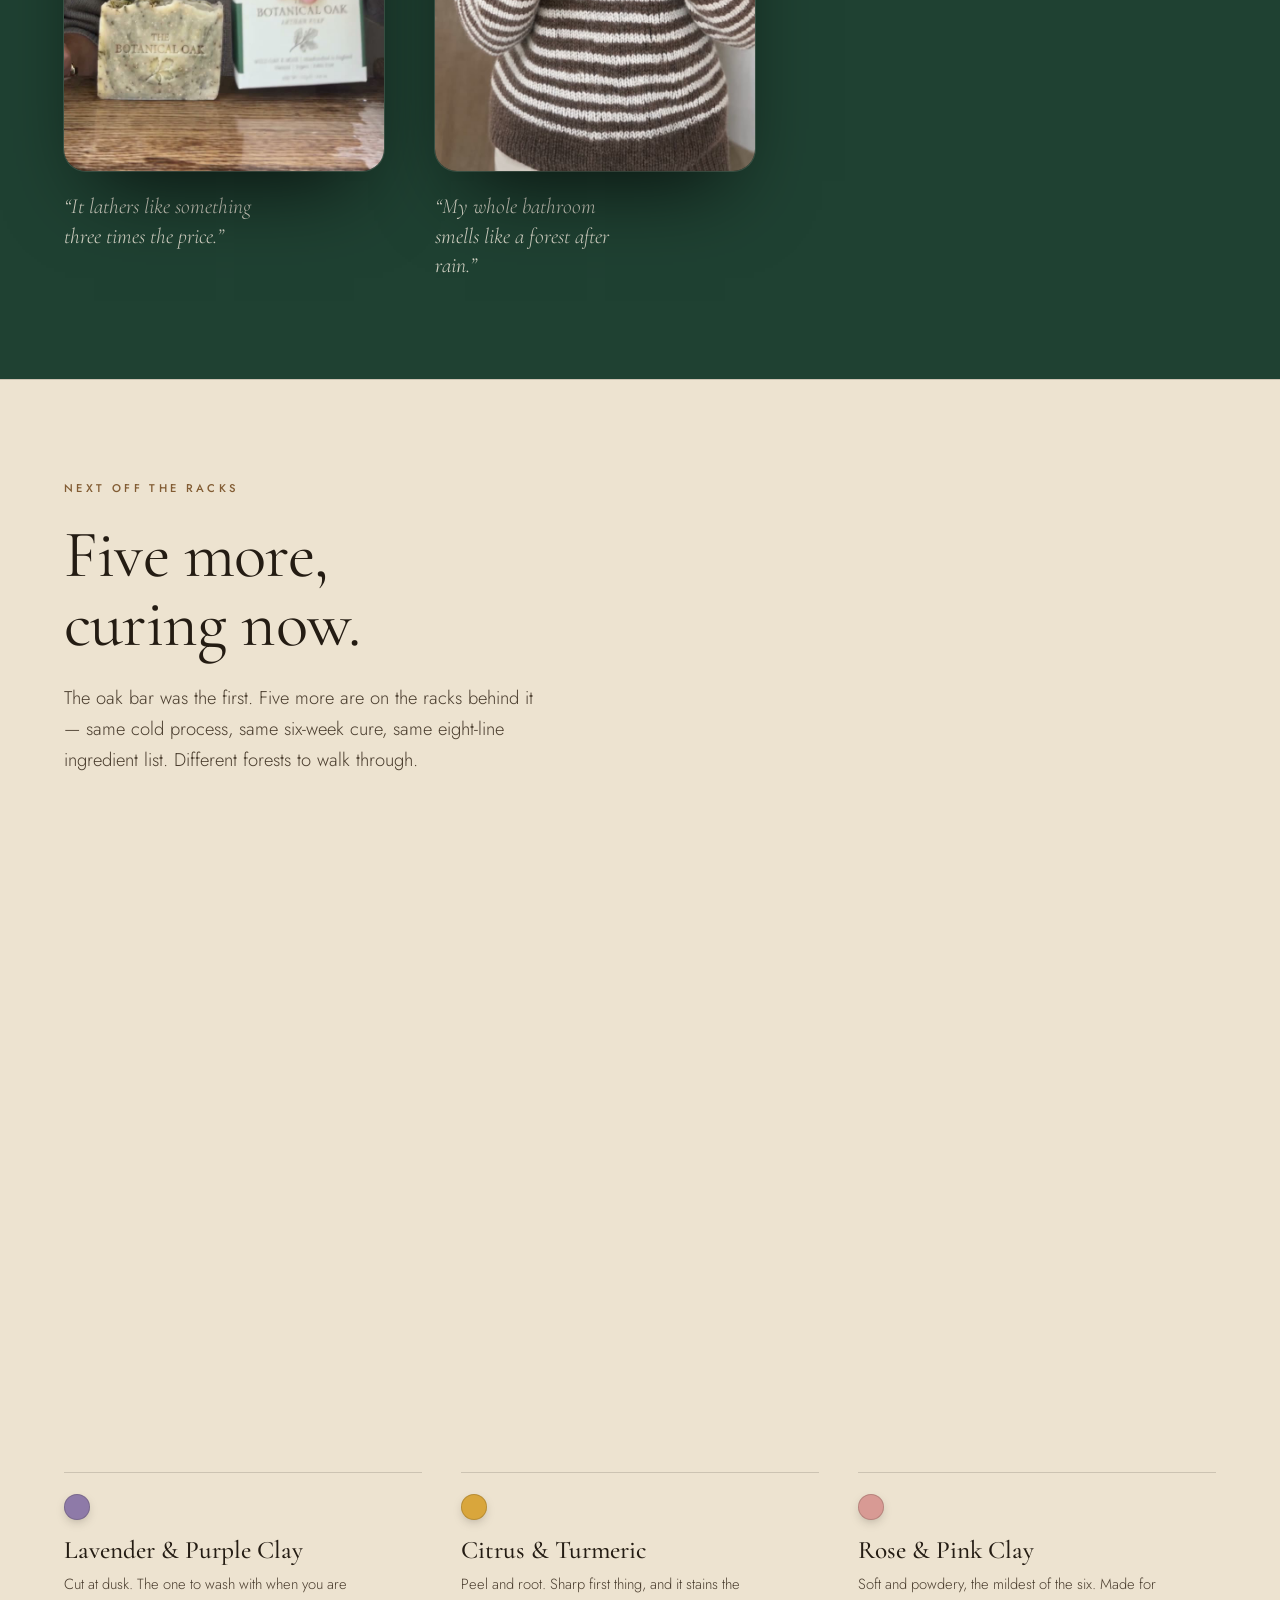
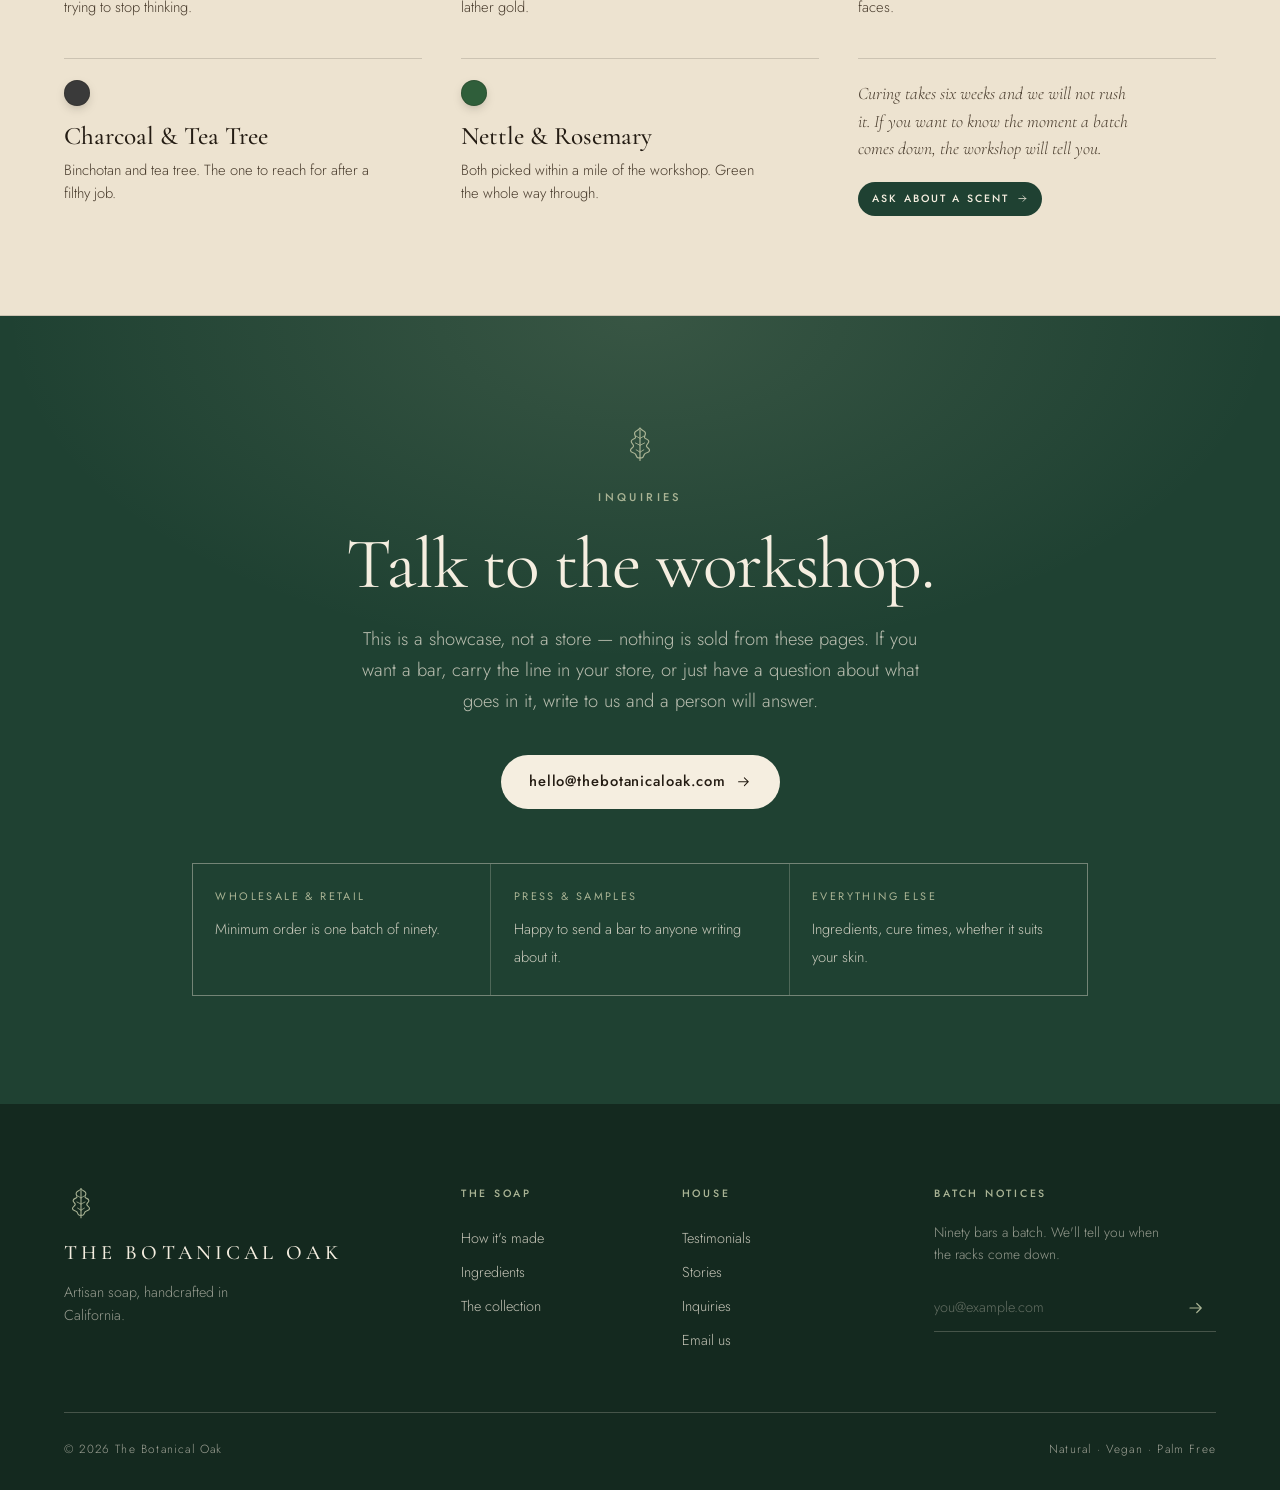
==== commit 70b2b028: "Revert "Combine the hero reveal and pointer depth" This reverts commit fdf56c55b4fca89ada928231e62e7" ====
--- a/index.html
+++ b/index.html
@@ -80,9 +80,6 @@
 <!-- ============ HERO ============ -->
 <section class="hero" id="hero">
   <div class="hero__media">
-    <!-- the mask lives on .hero__media and the pointer parallax on .hero__layer,
-         so the reveal edge stays still while the picture drifts inside it -->
-    <div class="hero__layer">
     <picture>
       <!-- portrait viewports get a genuinely vertical composition; cropping the
            landscape shot to a phone leaves an unusably narrow slice -->
@@ -92,7 +89,6 @@
       <source type="image/webp" srcset="assets/img/bar-1000.webp 1000w, assets/img/bar-1600.webp 1600w, assets/img/bar-2400.webp 2400w" sizes="100vw">
       <img src="assets/img/bar-1600.jpg" alt="A bar of The Botanical Oak soap on an oak windowsill with moss and oak leaves" fetchpriority="high" decoding="async">
     </picture>
-    </div>
   </div>
   <div class="hero__scrim"></div>
 
--- a/assets/css/site.css
+++ b/assets/css/site.css
@@ -239,18 +239,7 @@
   overflow:hidden;
   background:var(--forest-dk);
 }
-.hero__media{
-  position:absolute; inset:0; z-index:0;
-  /* the entrance: image is uncovered by a rising edge rather than fading in */
-  clip-path:inset(0 0 100% 0);
-}
-.hero.is-in .hero__media{
-  clip-path:inset(0 0 0 0);
-  transition:clip-path 1.5s var(--ease-io);
-}
-/* separate layer so pointer drift moves the picture without dragging the
-   mask edge along with it */
-.hero__layer{ position:absolute; inset:0; will-change:transform; }
+.hero__media{ position:absolute; inset:0; z-index:0; }
 .hero__media img{
   width:100%; height:100%; object-fit:cover; object-position:44% 58%;
   transform:scale(1.12);
@@ -287,14 +276,13 @@
   display:inline-block; overflow:hidden;
   vertical-align:bottom; padding-bottom:.08em;
 }
-/* whole words ride up out of their masks, staggered — the same gesture as the
-   image reveal, where per-character motion read as a different, busier idea */
-.hero__title .wdr{
+.hero__title .ch{
   display:inline-block;
-  transform:translateY(110%);
-  transition:transform 1.15s var(--ease);
-}
-.hero.is-in .hero__title .wdr{ transform:none; }
+  transform:translateY(110%) rotate(4deg);
+  opacity:0;
+  transition:transform 1.05s var(--ease), opacity .7s var(--ease);
+}
+.hero__title.is-in .ch{ transform:none; opacity:1; }
 
 .hero__sub{
   font-family:var(--serif);
@@ -1006,9 +994,7 @@
   }
   .hero__media img{ transform:none; }
   [data-reveal]{ opacity:1; transform:none; }
-  .hero__title .wdr{ transform:none; }
-  .hero__media{ clip-path:none !important; }
-  .hero__layer{ transform:none !important; }
+  .hero__title .ch{ opacity:1; transform:none; }
   .reel__title .li{ transform:none; }
   .statement__text .wd{ opacity:1; transform:none; }
   .split__inner{ transform:none !important; }
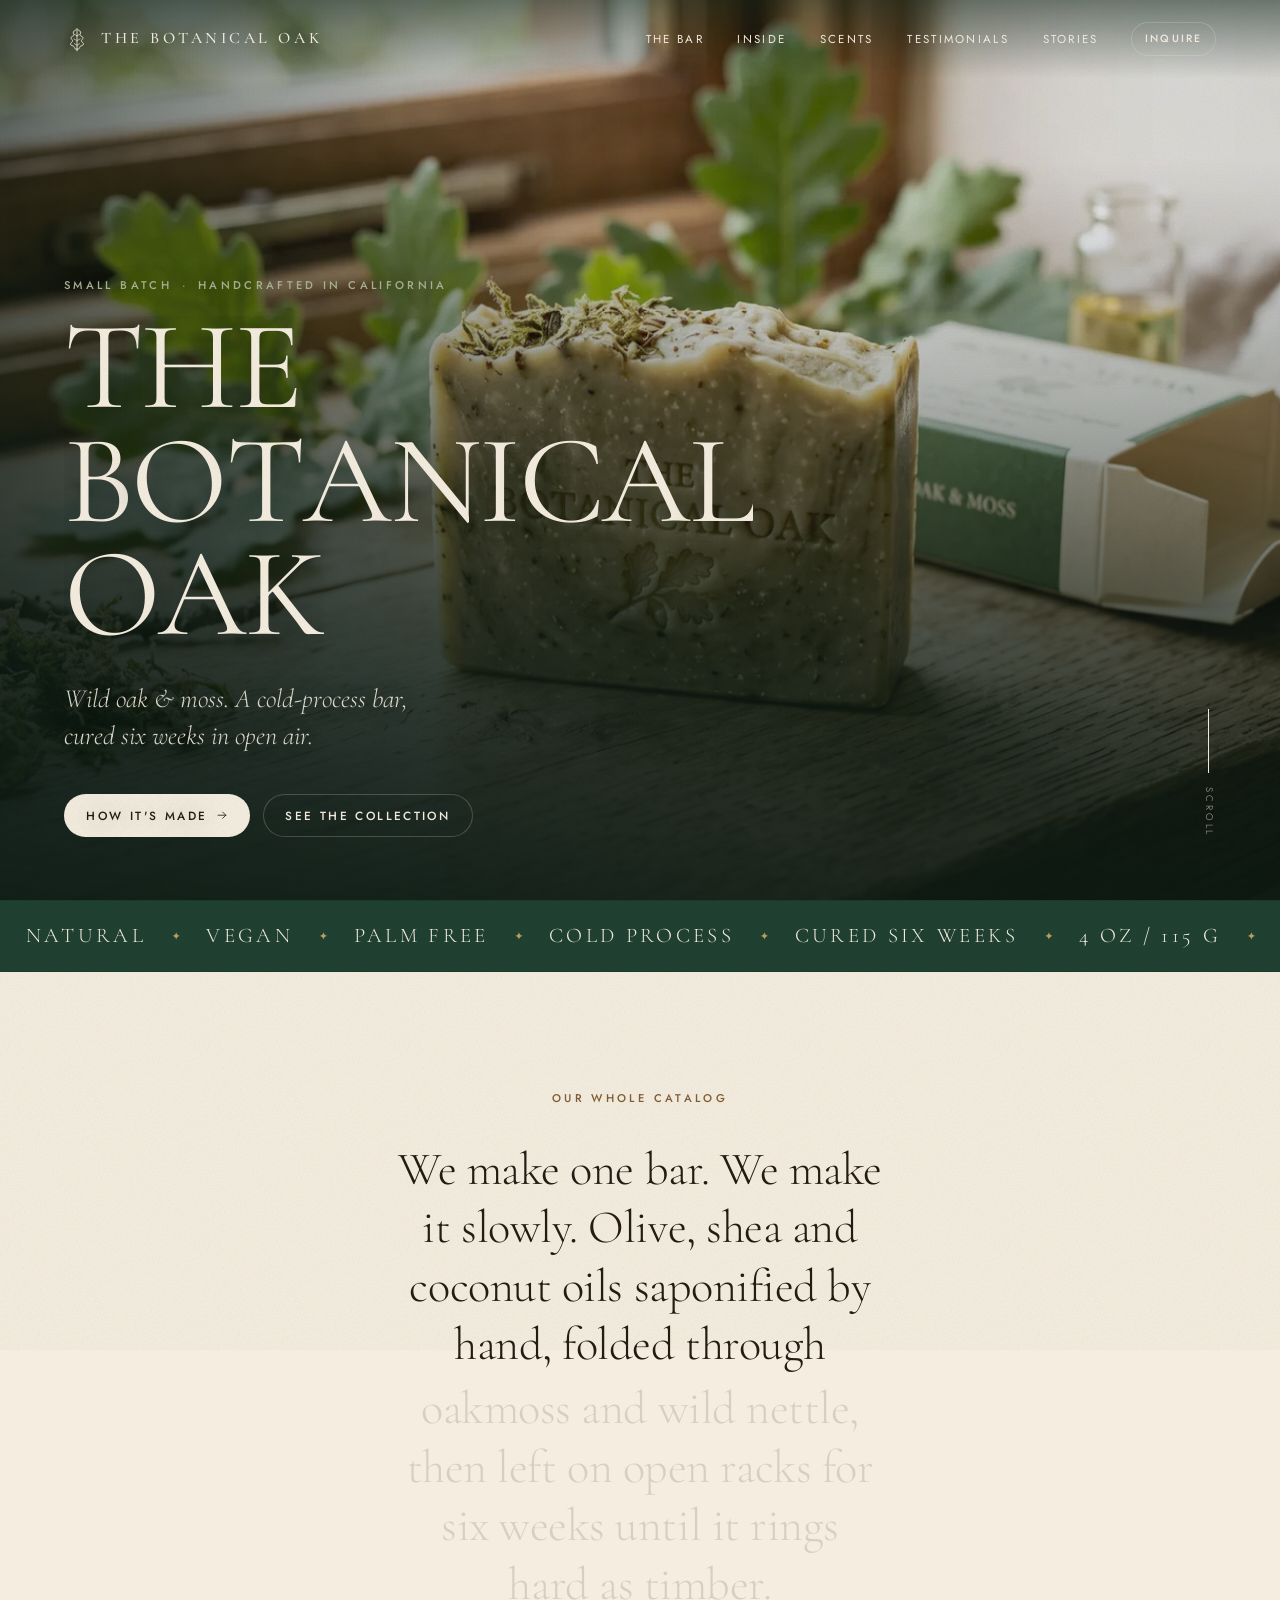
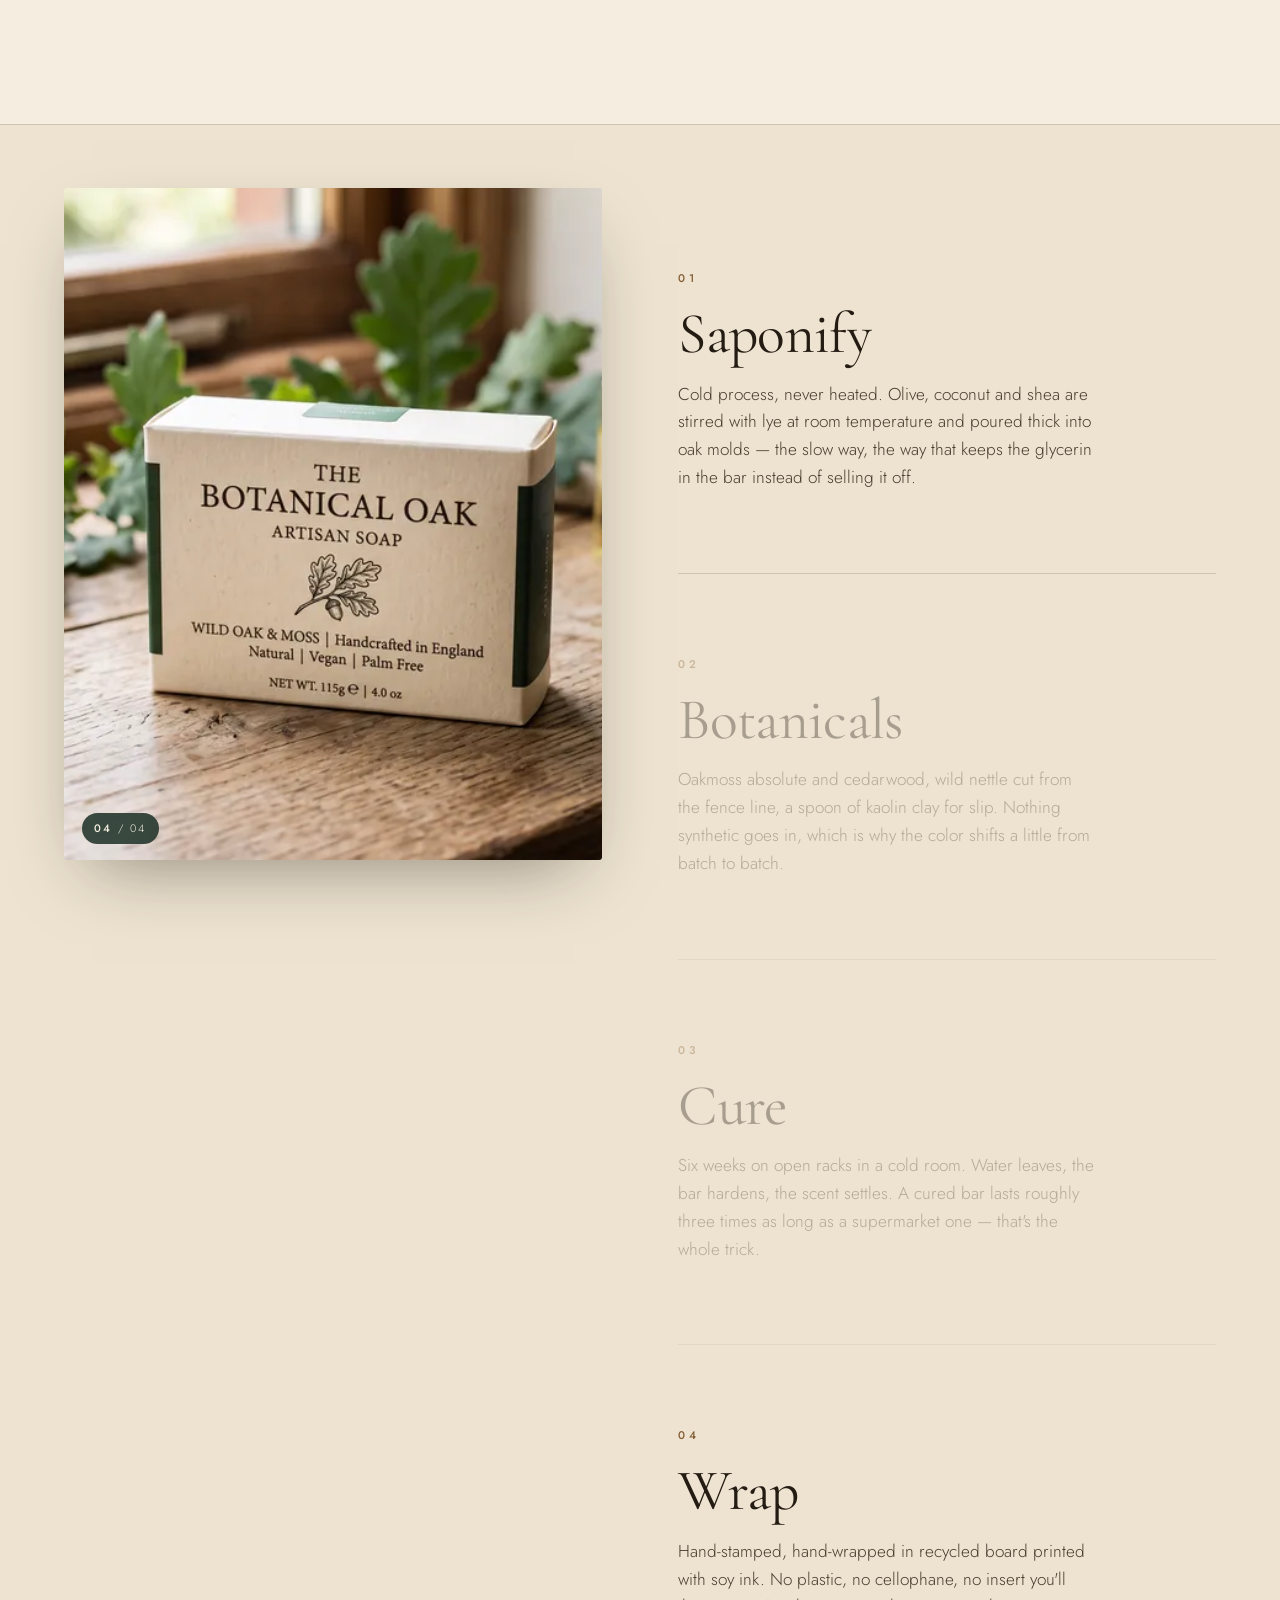
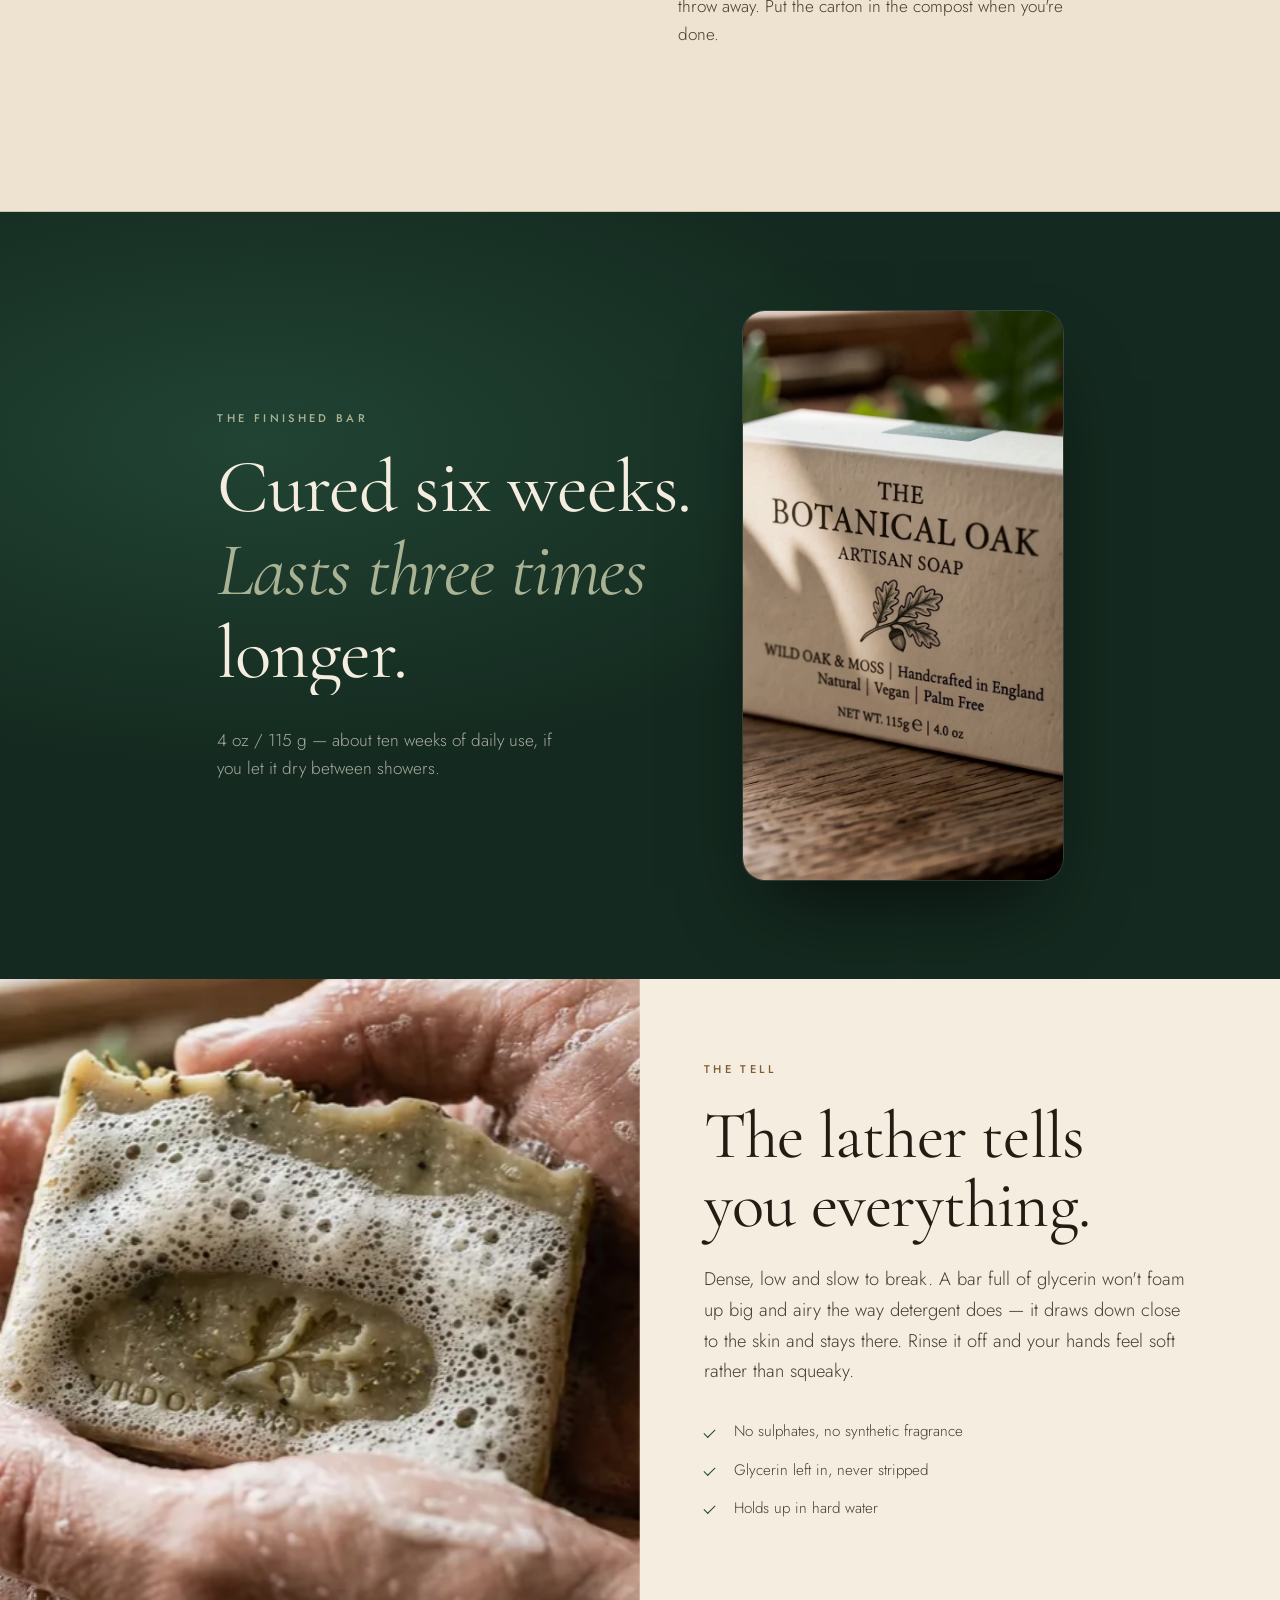
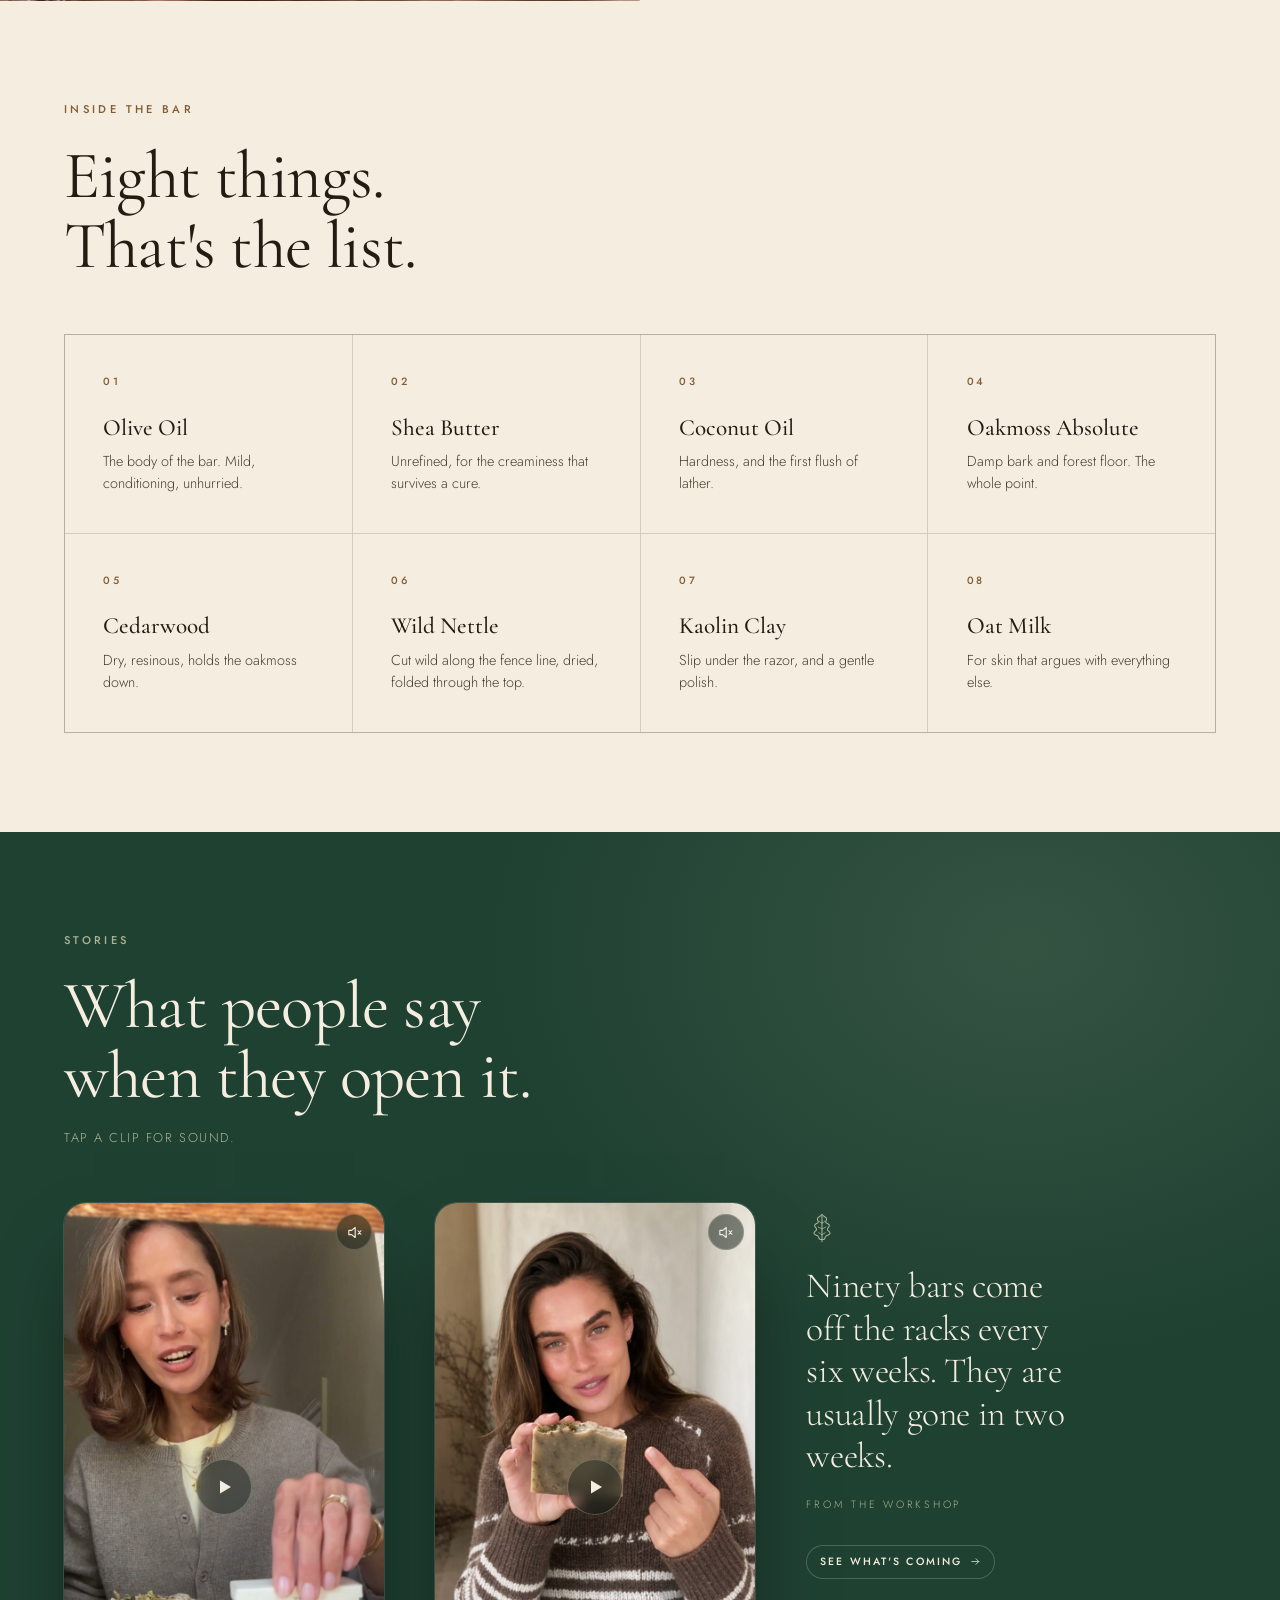
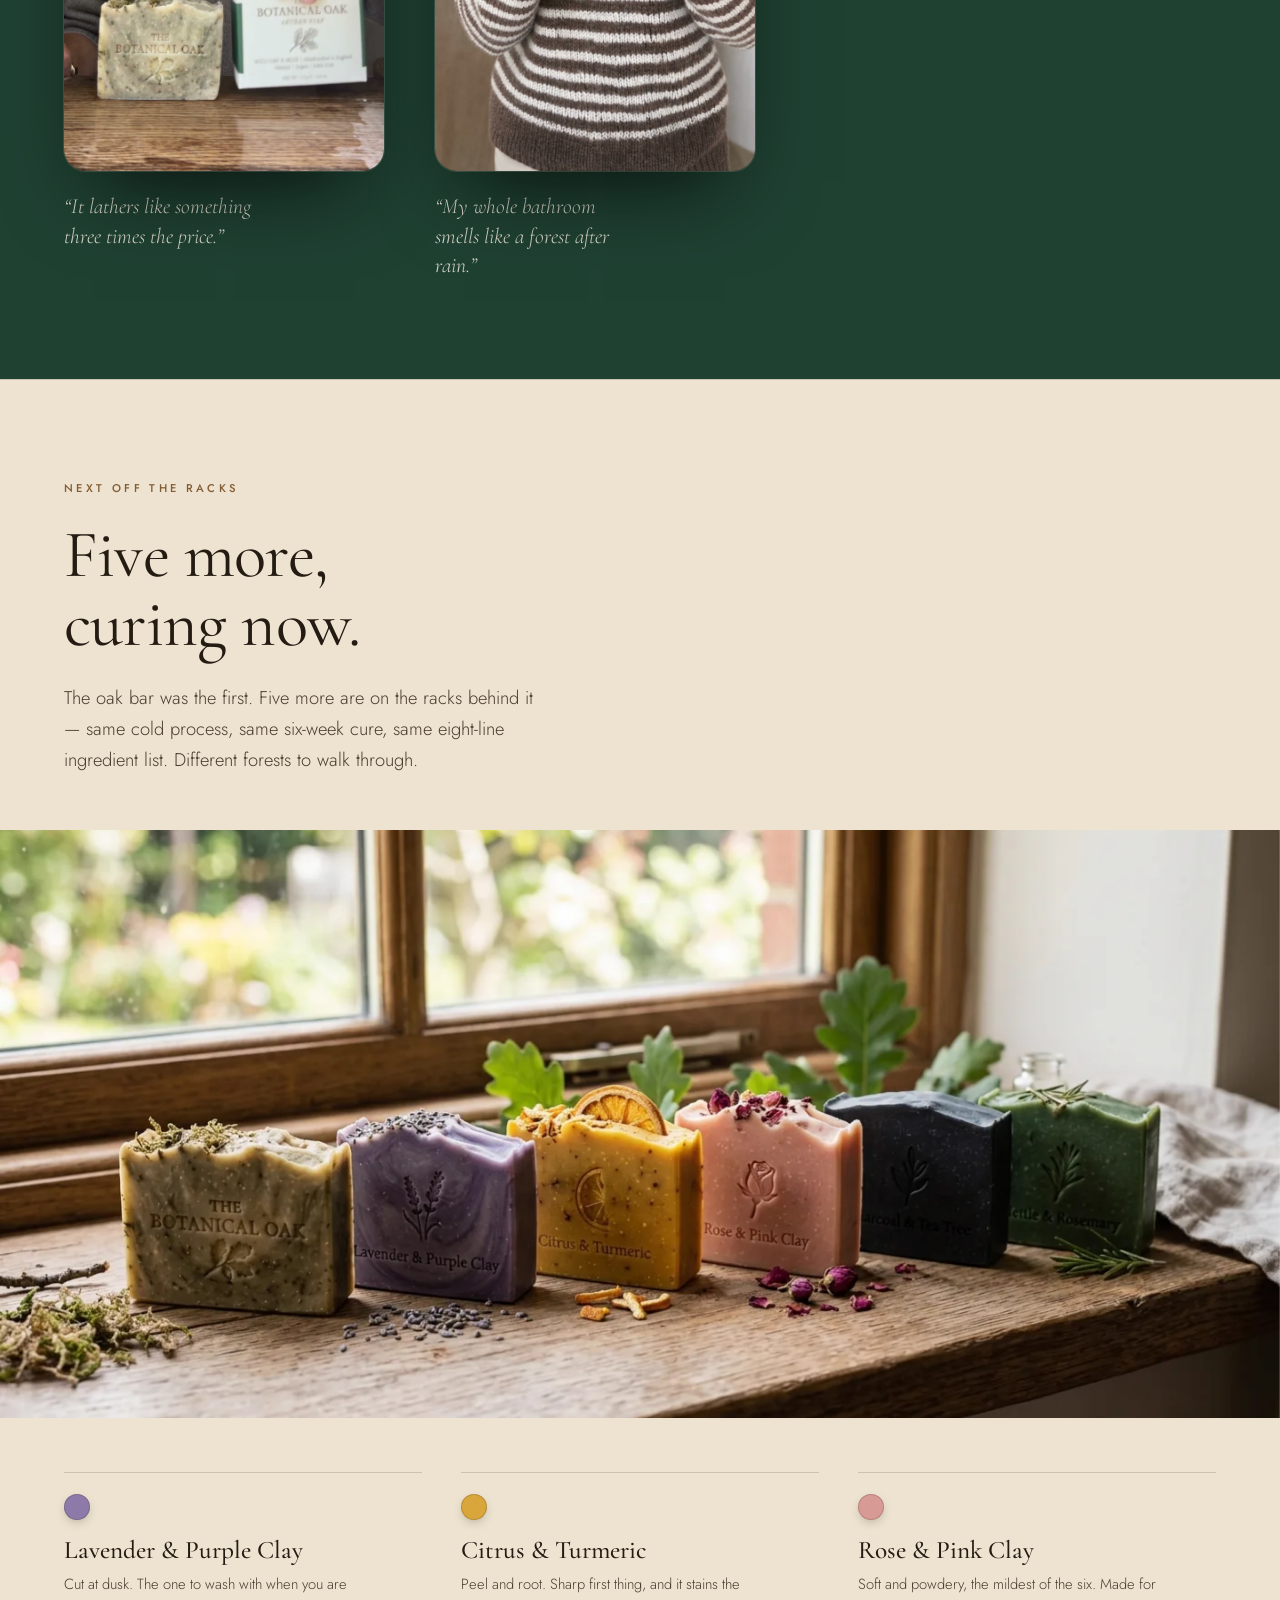
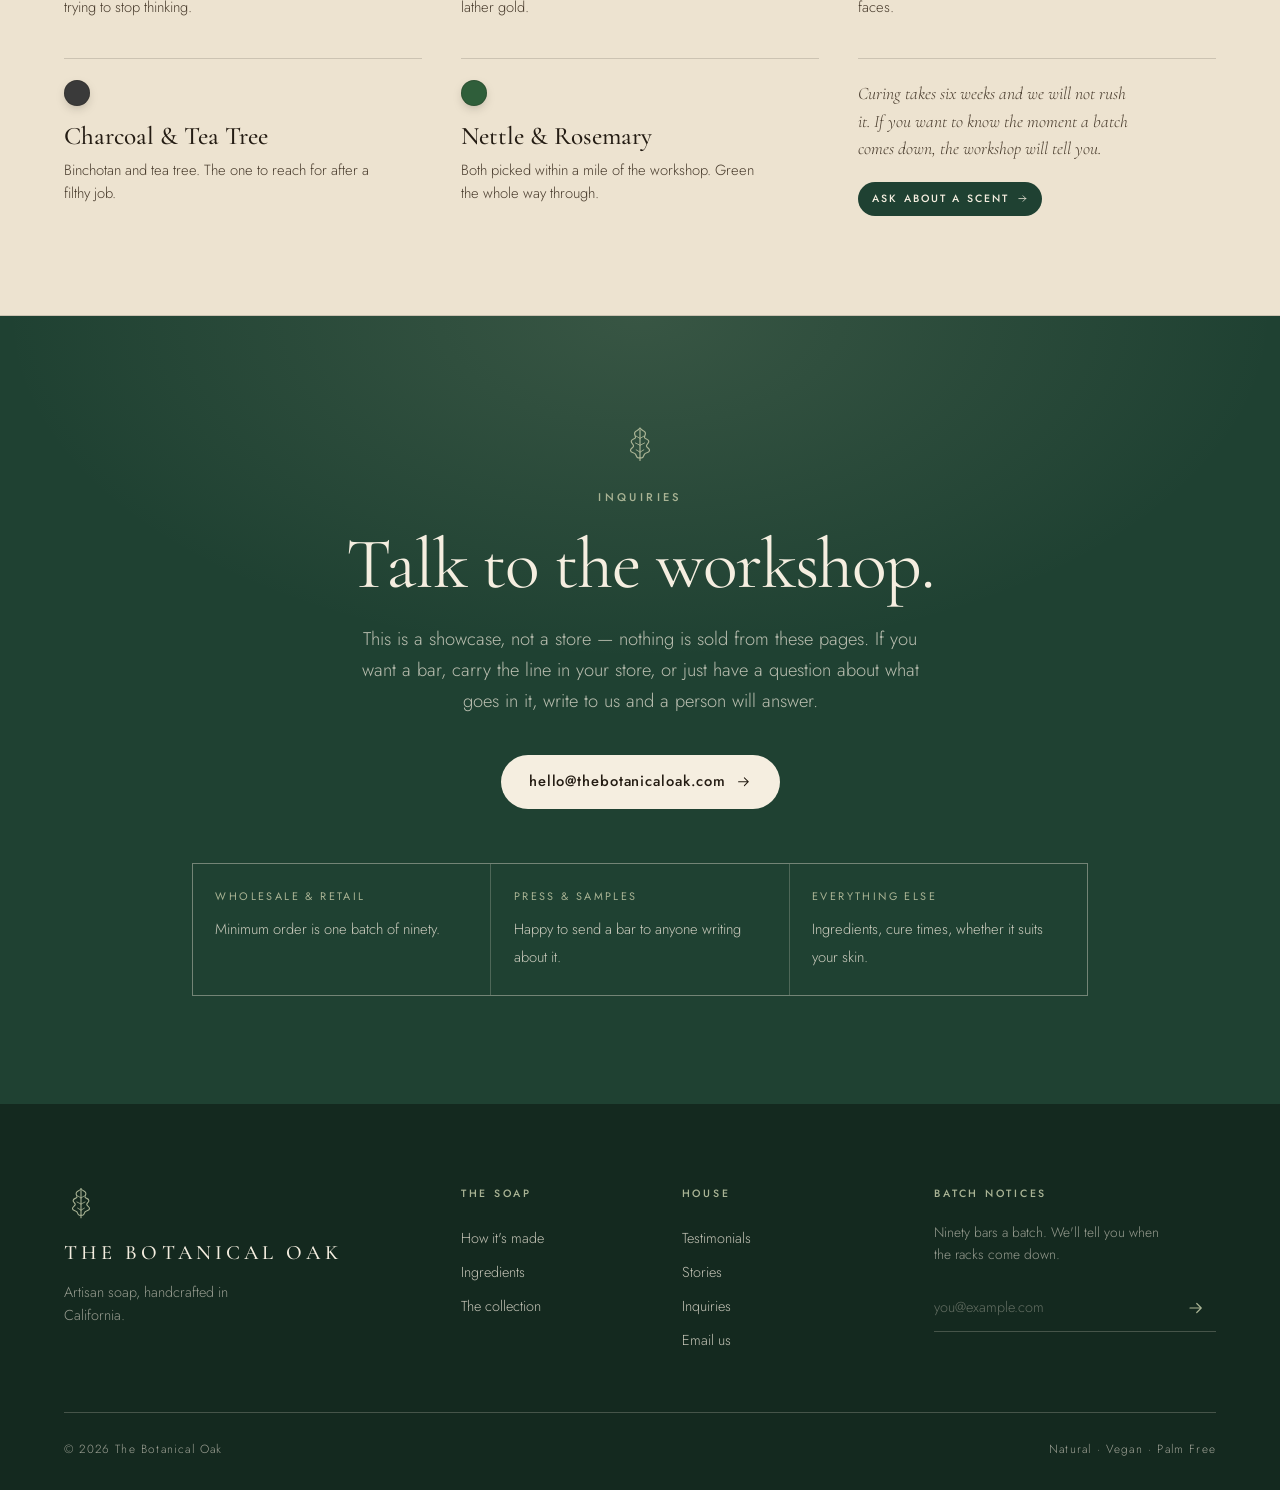
==== commit daa480d8: "Replace the hero parallax with a slow light sweep Pointer parallax reverted — it drew attention to i" ====
--- a/index.html
+++ b/index.html
@@ -89,6 +89,7 @@
       <source type="image/webp" srcset="assets/img/bar-1000.webp 1000w, assets/img/bar-1600.webp 1600w, assets/img/bar-2400.webp 2400w" sizes="100vw">
       <img src="assets/img/bar-1600.jpg" alt="A bar of The Botanical Oak soap on an oak windowsill with moss and oak leaves" fetchpriority="high" decoding="async">
     </picture>
+    <div class="hero__light" aria-hidden="true"></div>
   </div>
   <div class="hero__scrim"></div>
 
--- a/assets/css/site.css
+++ b/assets/css/site.css
@@ -246,6 +246,28 @@
   animation:kenburns 22s ease-out both;
 }
 @keyframes kenburns{ from{ transform:scale(1.16); } to{ transform:scale(1.02); } }
+
+/* A slow warm sweep, as though the sun were tracking across the window in the
+   photograph. soft-light lifts the highlights that are already in the frame
+   rather than laying a flat haze over it, so it reads as light rather than as
+   an overlay. Sits above the picture but below the scrim, so the text keeps
+   its protection. */
+.hero__light{
+  position:absolute; inset:-30% -40%;
+  pointer-events:none;
+  background:radial-gradient(closest-side,
+    rgba(255,240,206,.62), rgba(255,240,206,.22) 52%, transparent 76%);
+  mix-blend-mode:soft-light;
+  will-change:transform, opacity;
+  animation:heroSweep 17s cubic-bezier(.45,.05,.55,.95) infinite;
+}
+@keyframes heroSweep{
+  0%   { transform:translate3d(-58%,-12%,0) scale(.92); opacity:0; }
+  14%  { opacity:.95; }
+  50%  { transform:translate3d(0,0,0)      scale(1.14); opacity:1; }
+  86%  { opacity:.90; }
+  100% { transform:translate3d(58%,10%,0)  scale(.92); opacity:0; }
+}
 
 .hero__scrim{
   position:absolute; inset:0; z-index:1;
@@ -993,6 +1015,8 @@
     scroll-behavior:auto !important;
   }
   .hero__media img{ transform:none; }
+  /* hold the light still rather than letting it snap to its invisible end frame */
+  .hero__light{ animation:none; transform:none; opacity:.55; }
   [data-reveal]{ opacity:1; transform:none; }
   .hero__title .ch{ opacity:1; transform:none; }
   .reel__title .li{ transform:none; }
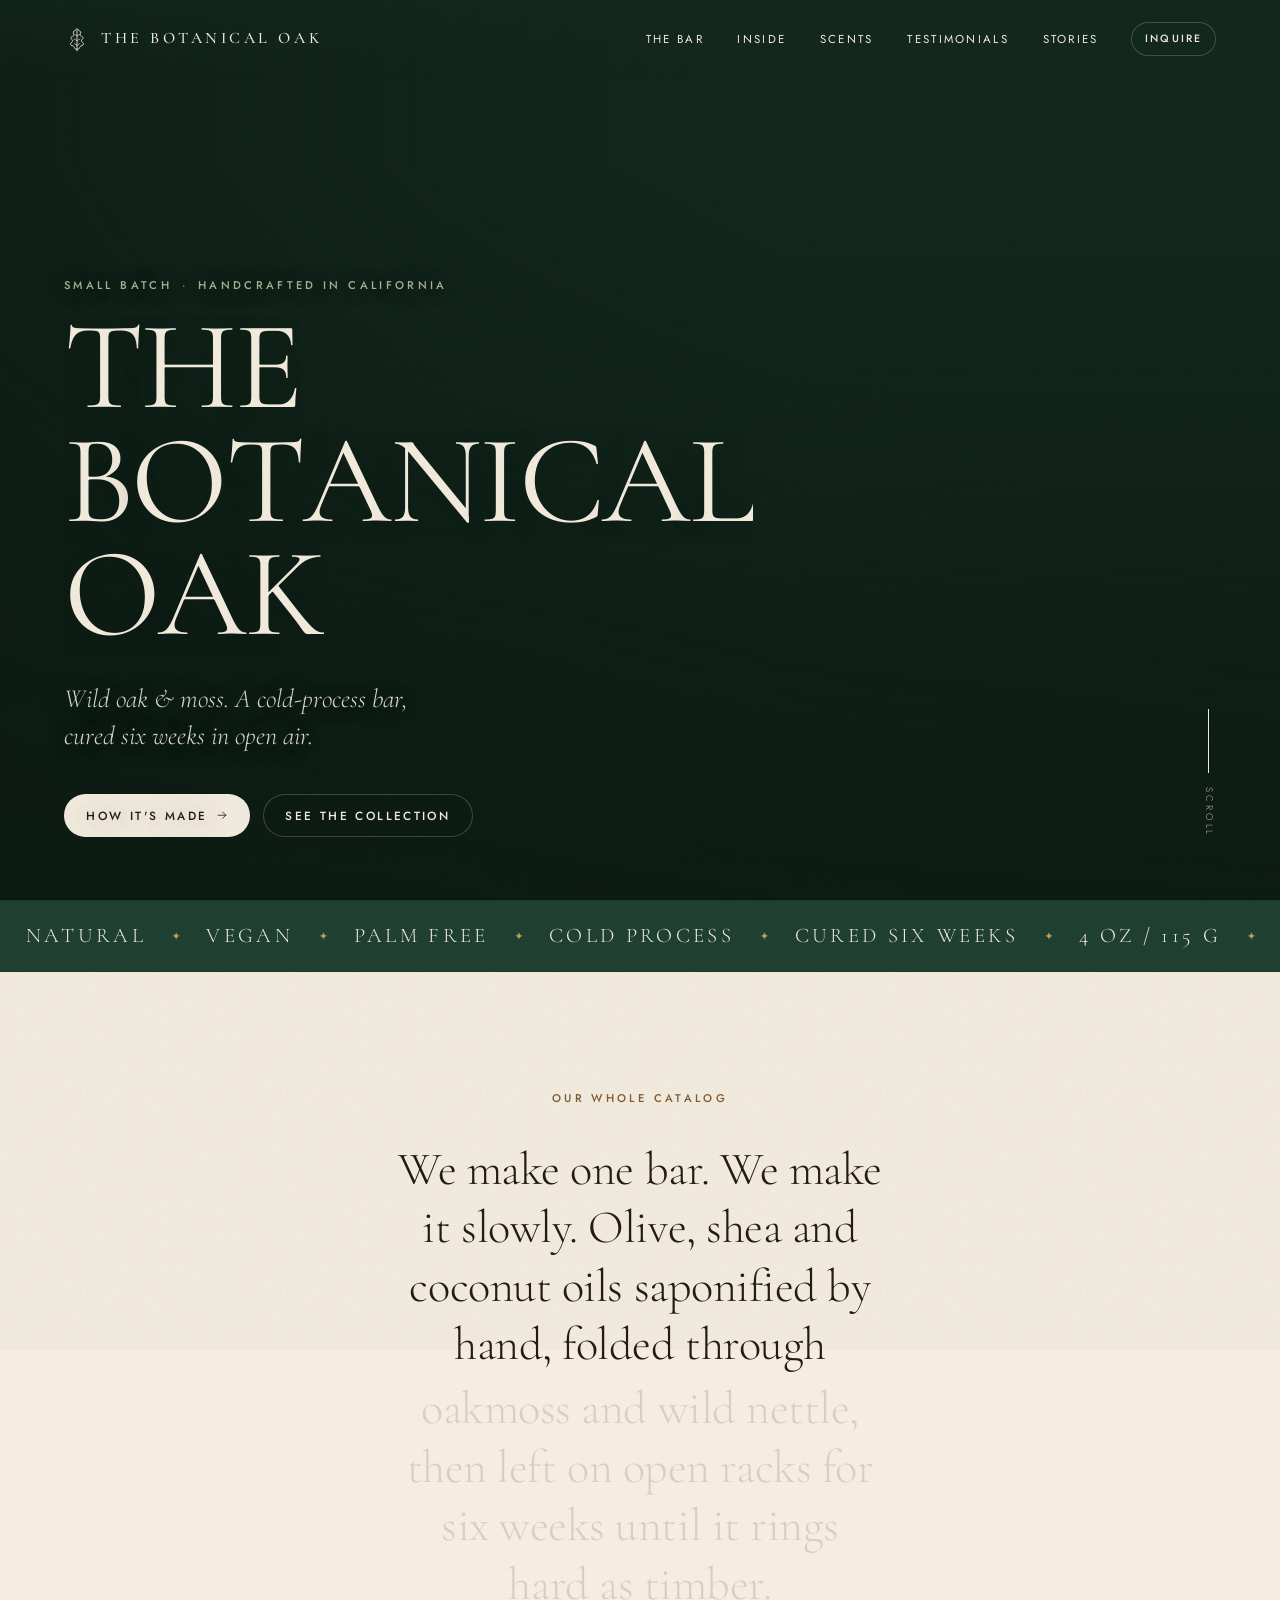
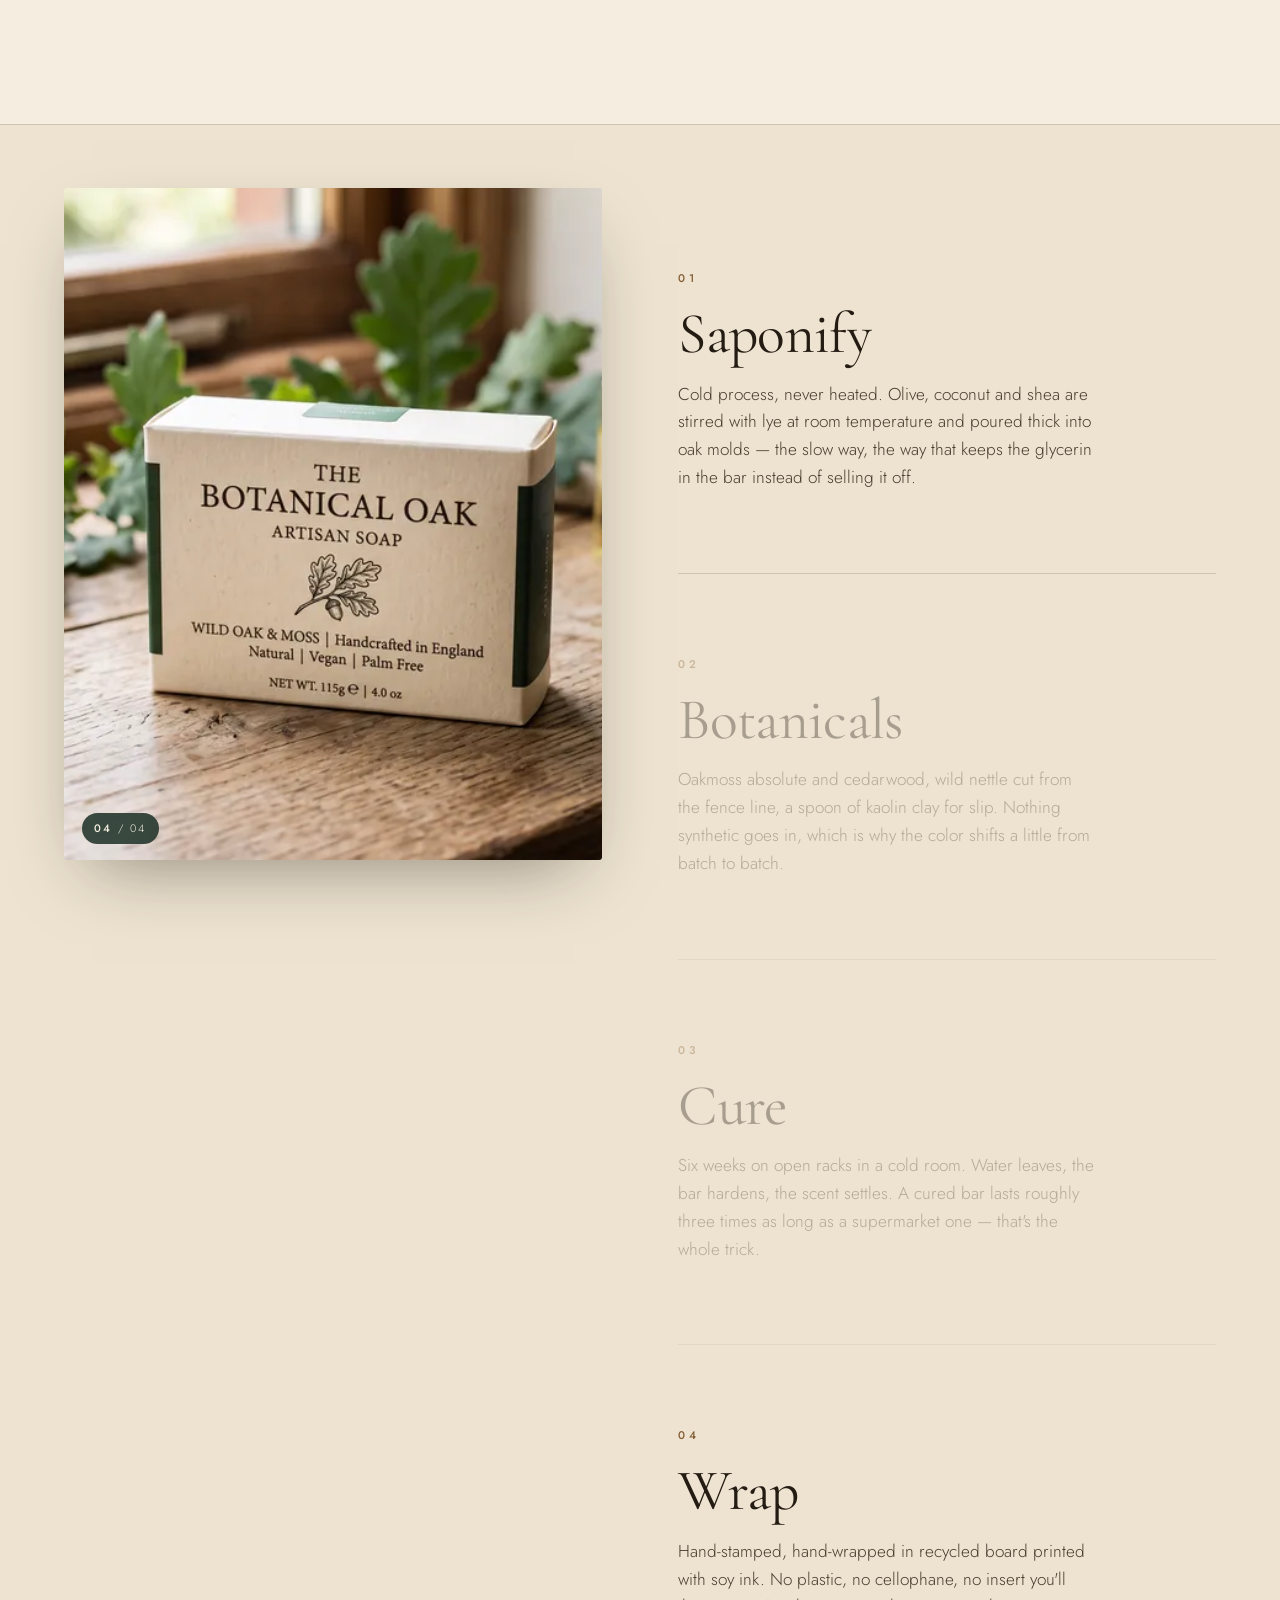
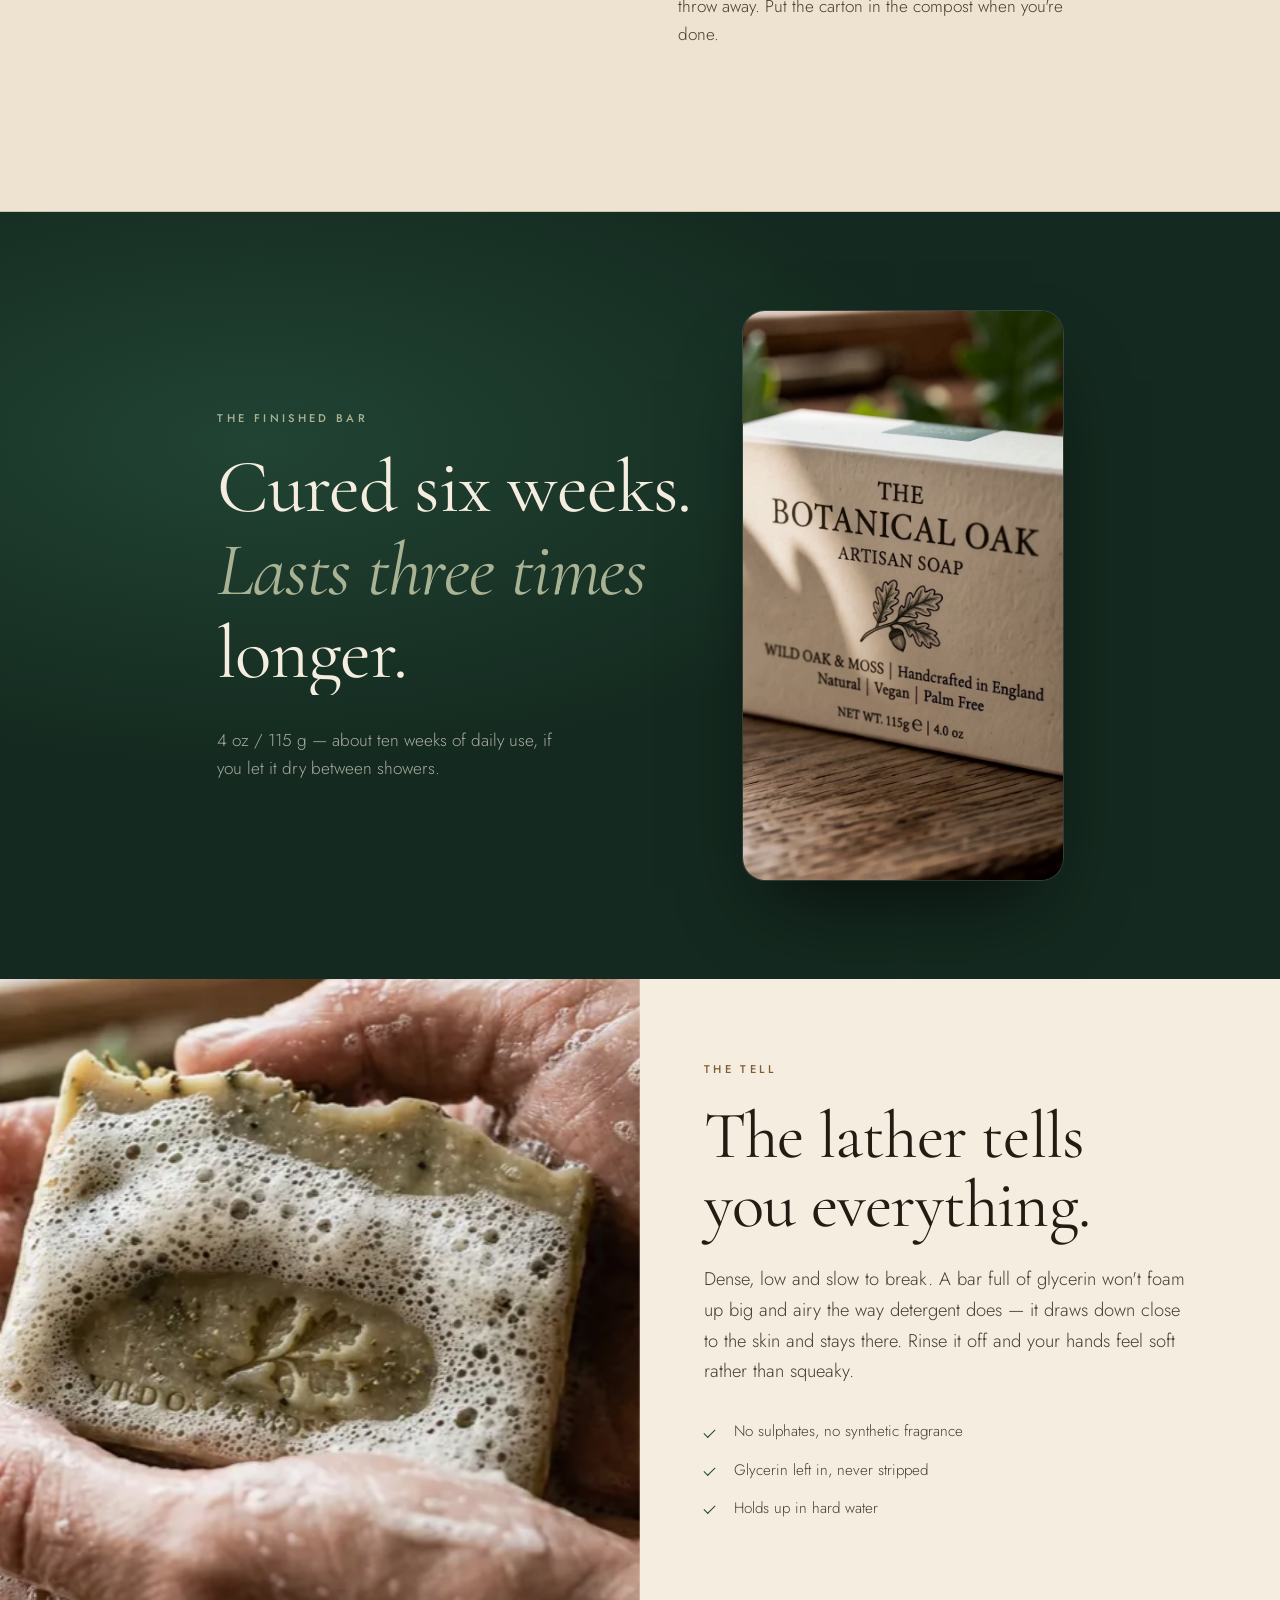
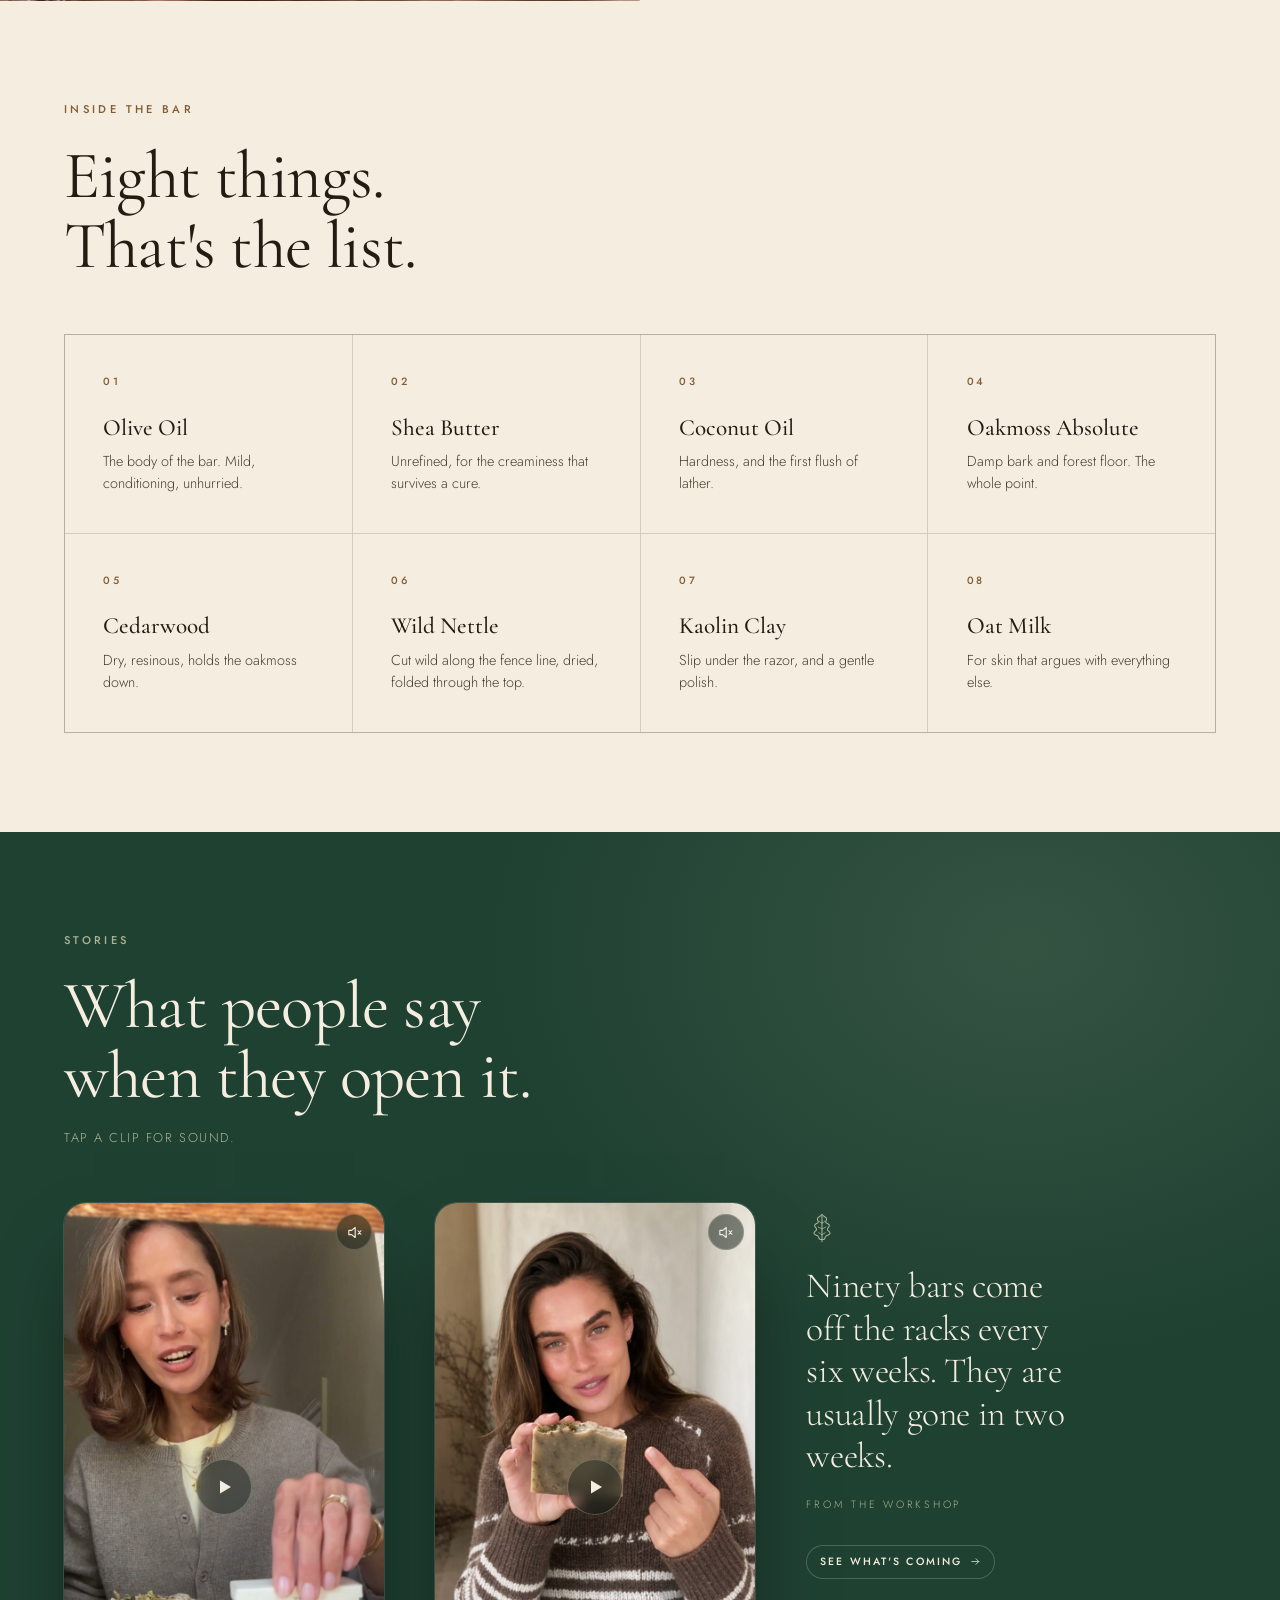
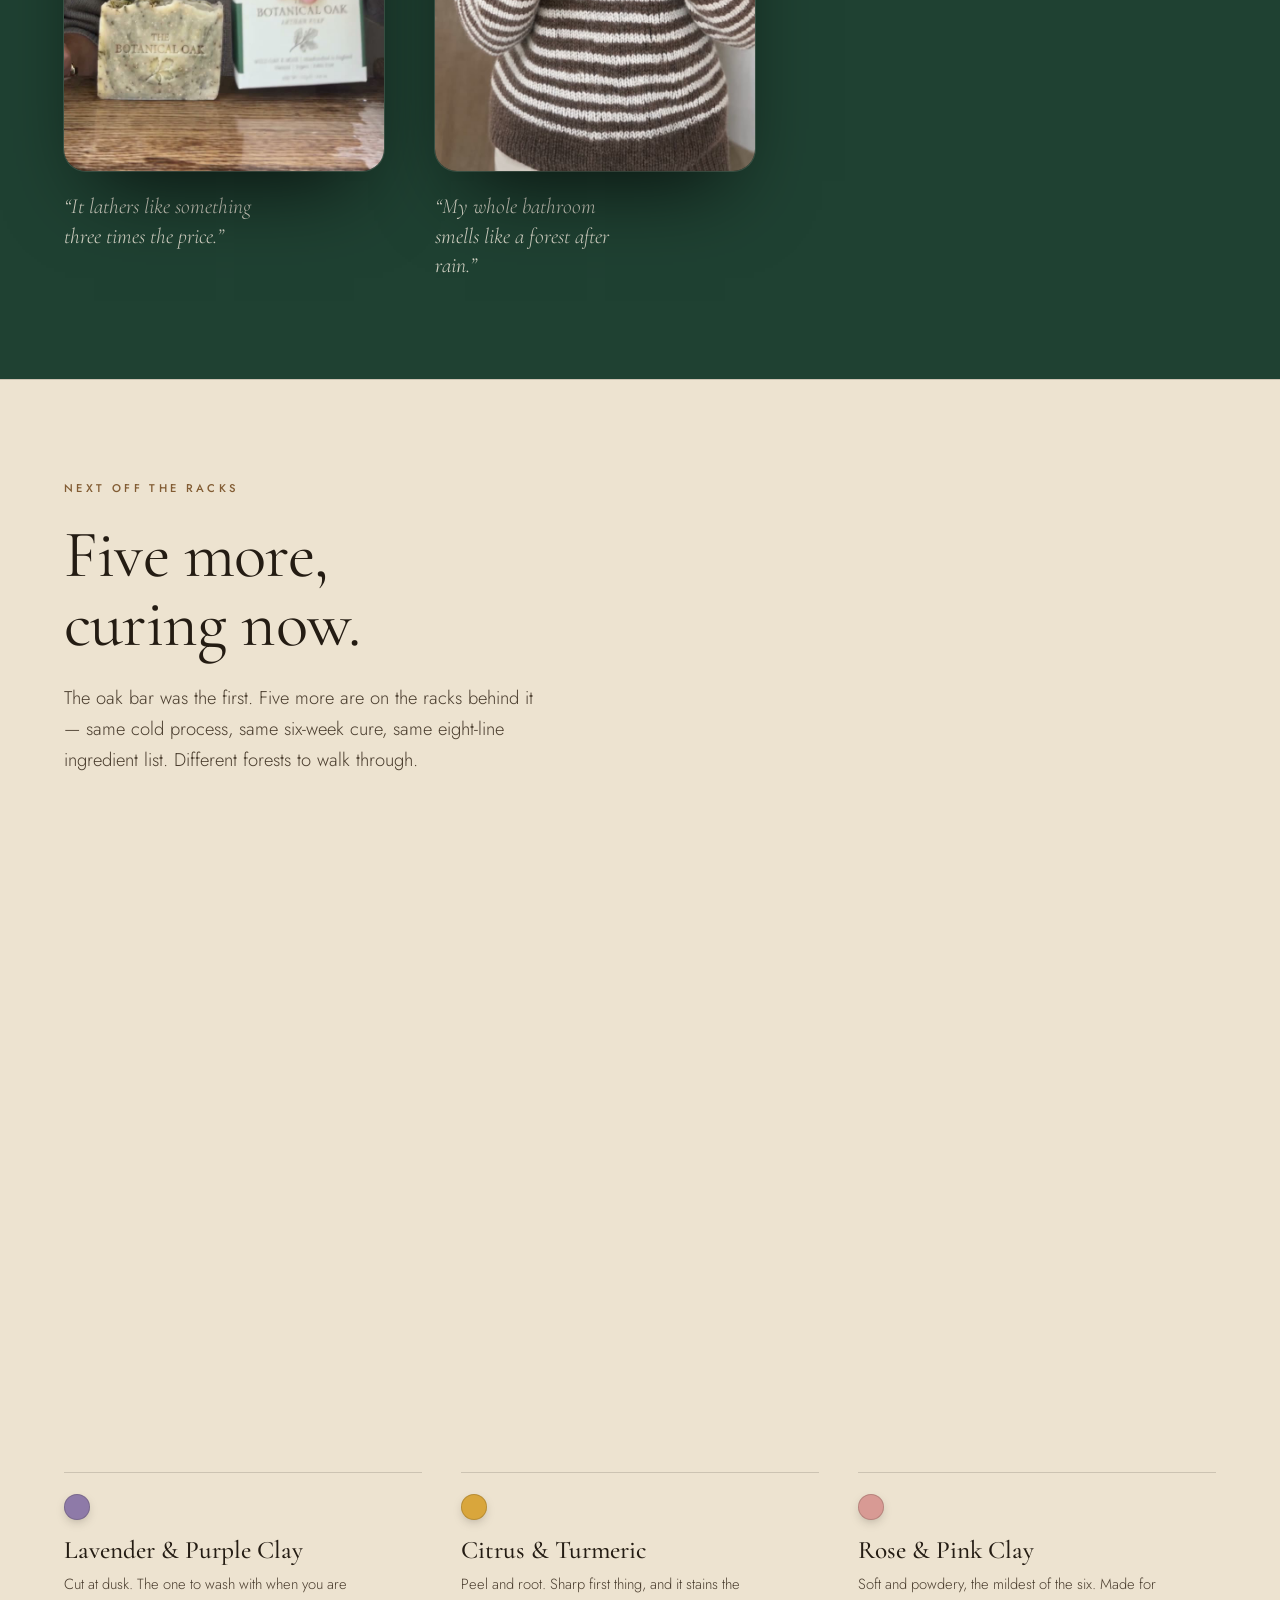
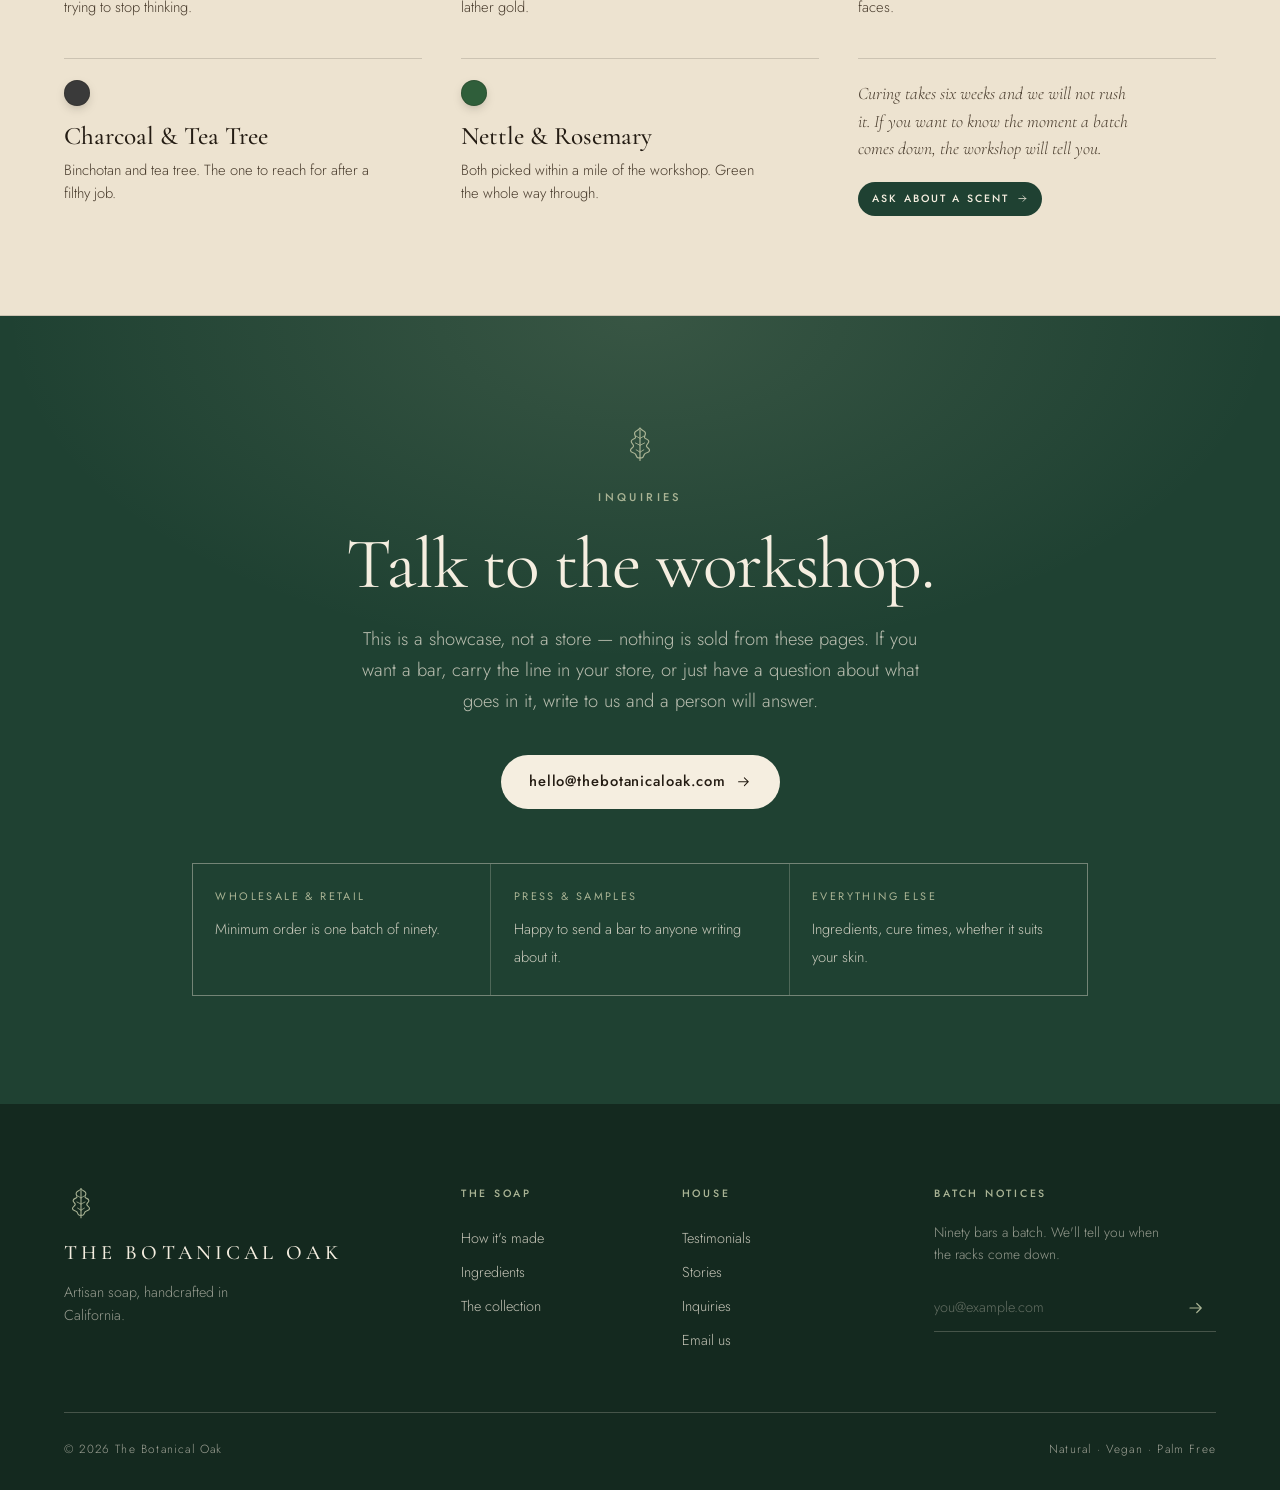
==== commit ef5c3e6f: "Revert "Replace the hero parallax with a slow light sweep" This reverts commit daa480d8a3890b5fad936" ====
--- a/index.html
+++ b/index.html
@@ -89,7 +89,6 @@
       <source type="image/webp" srcset="assets/img/bar-1000.webp 1000w, assets/img/bar-1600.webp 1600w, assets/img/bar-2400.webp 2400w" sizes="100vw">
       <img src="assets/img/bar-1600.jpg" alt="A bar of The Botanical Oak soap on an oak windowsill with moss and oak leaves" fetchpriority="high" decoding="async">
     </picture>
-    <div class="hero__light" aria-hidden="true"></div>
   </div>
   <div class="hero__scrim"></div>
 
--- a/assets/css/site.css
+++ b/assets/css/site.css
@@ -246,28 +246,6 @@
   animation:kenburns 22s ease-out both;
 }
 @keyframes kenburns{ from{ transform:scale(1.16); } to{ transform:scale(1.02); } }
-
-/* A slow warm sweep, as though the sun were tracking across the window in the
-   photograph. soft-light lifts the highlights that are already in the frame
-   rather than laying a flat haze over it, so it reads as light rather than as
-   an overlay. Sits above the picture but below the scrim, so the text keeps
-   its protection. */
-.hero__light{
-  position:absolute; inset:-30% -40%;
-  pointer-events:none;
-  background:radial-gradient(closest-side,
-    rgba(255,240,206,.62), rgba(255,240,206,.22) 52%, transparent 76%);
-  mix-blend-mode:soft-light;
-  will-change:transform, opacity;
-  animation:heroSweep 17s cubic-bezier(.45,.05,.55,.95) infinite;
-}
-@keyframes heroSweep{
-  0%   { transform:translate3d(-58%,-12%,0) scale(.92); opacity:0; }
-  14%  { opacity:.95; }
-  50%  { transform:translate3d(0,0,0)      scale(1.14); opacity:1; }
-  86%  { opacity:.90; }
-  100% { transform:translate3d(58%,10%,0)  scale(.92); opacity:0; }
-}
 
 .hero__scrim{
   position:absolute; inset:0; z-index:1;
@@ -1015,8 +993,6 @@
     scroll-behavior:auto !important;
   }
   .hero__media img{ transform:none; }
-  /* hold the light still rather than letting it snap to its invisible end frame */
-  .hero__light{ animation:none; transform:none; opacity:.55; }
   [data-reveal]{ opacity:1; transform:none; }
   .hero__title .ch{ opacity:1; transform:none; }
   .reel__title .li{ transform:none; }
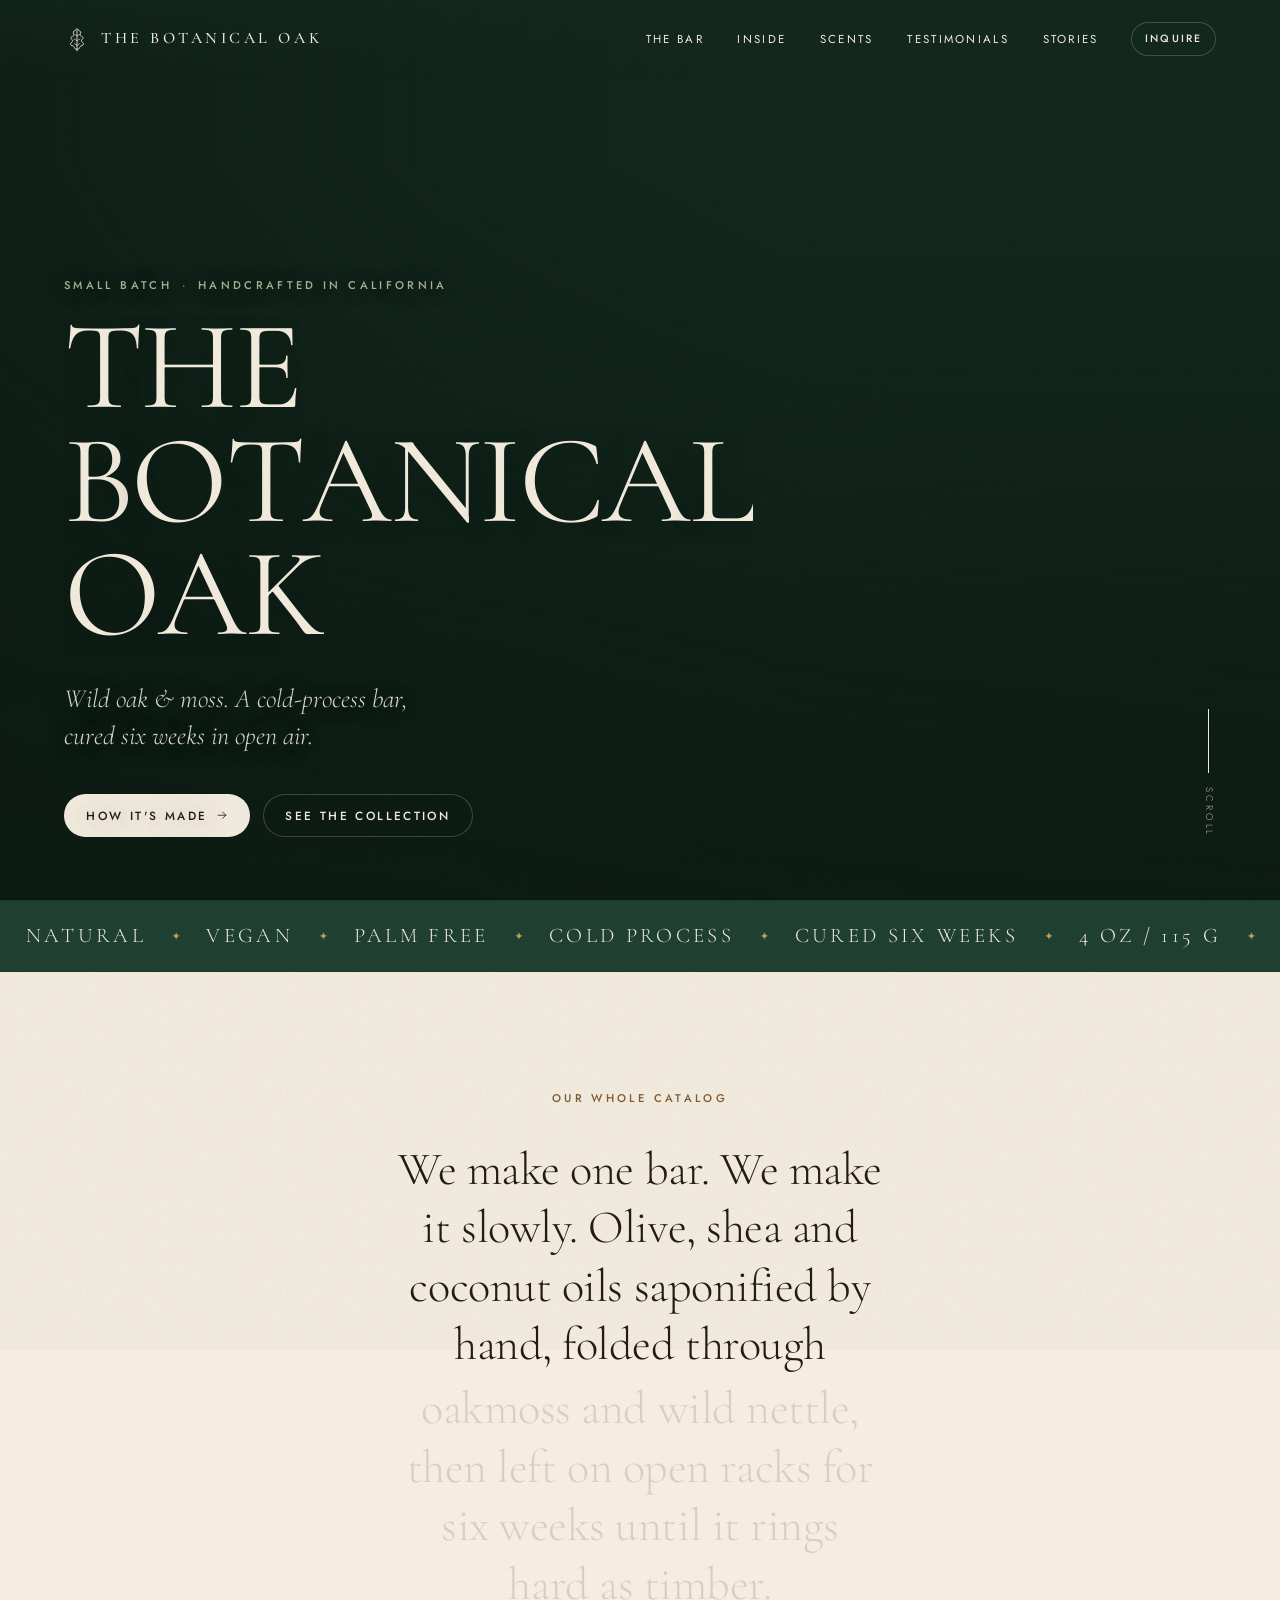
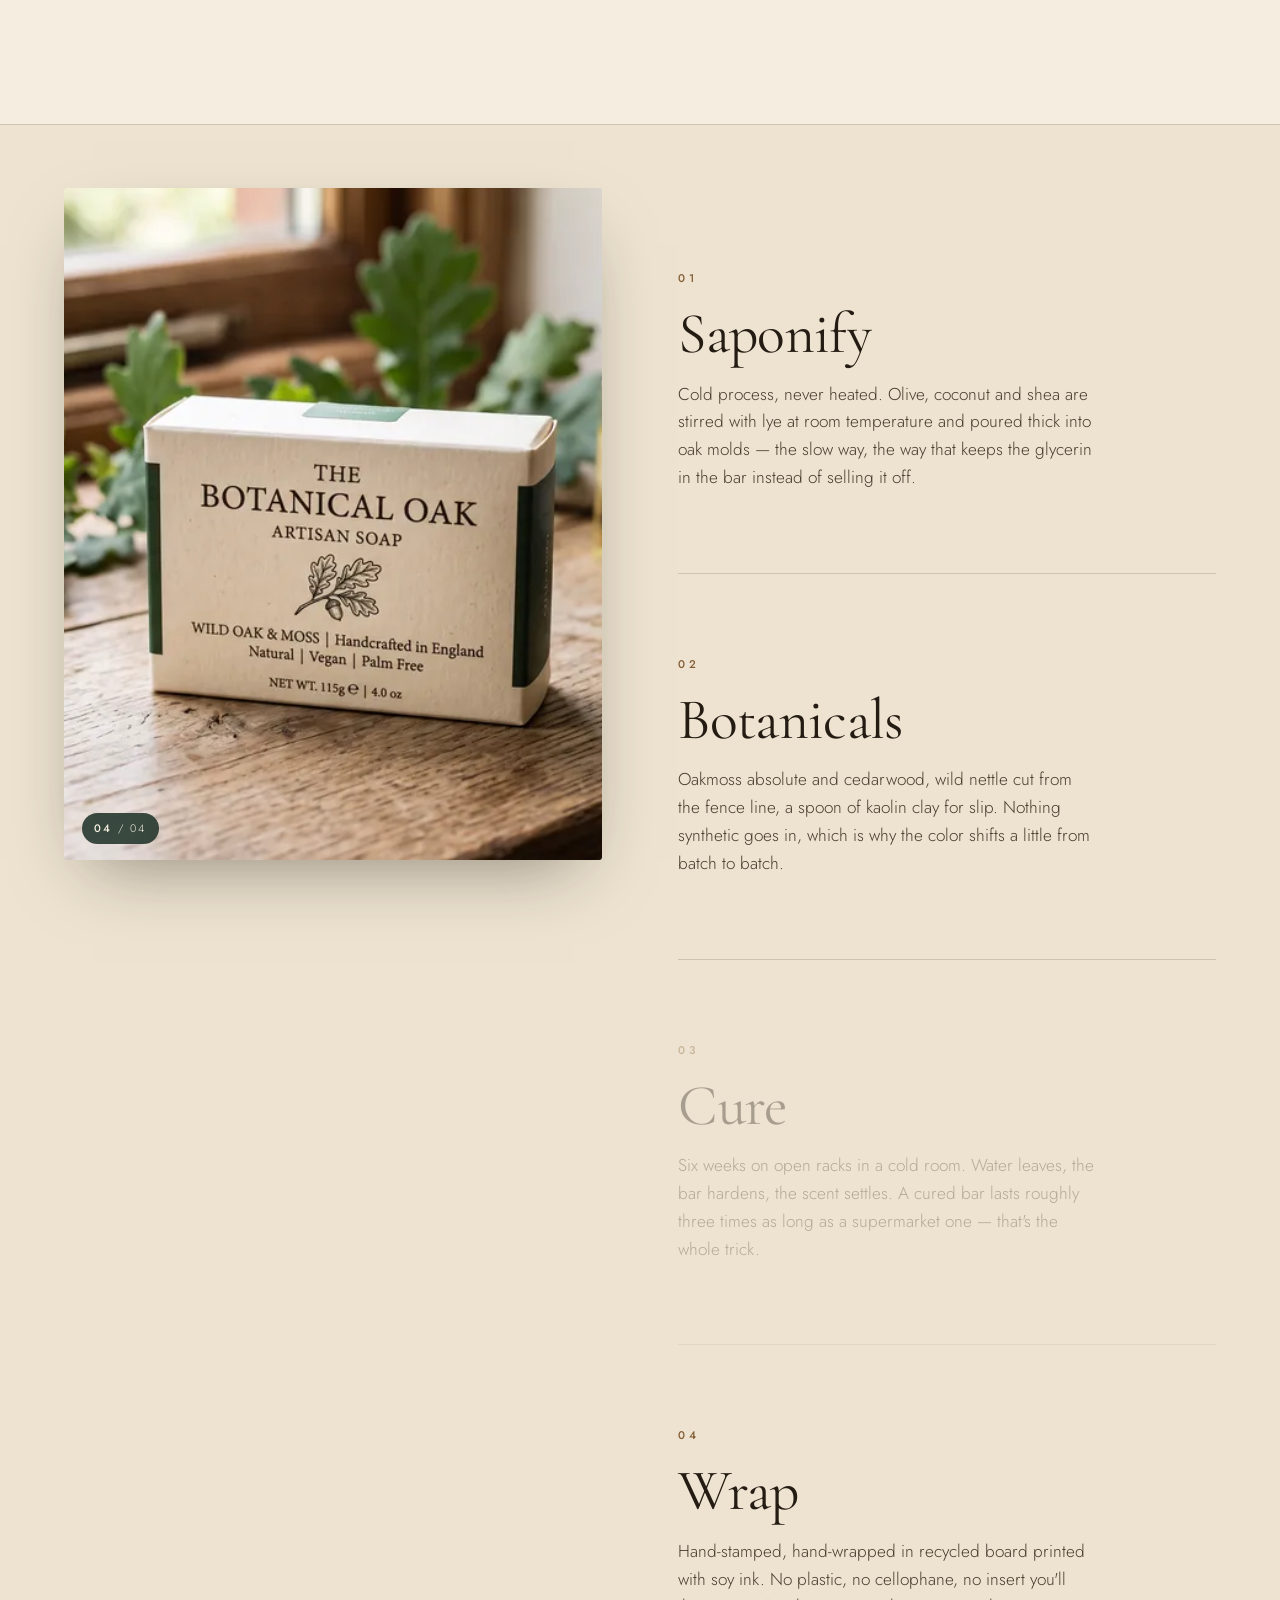
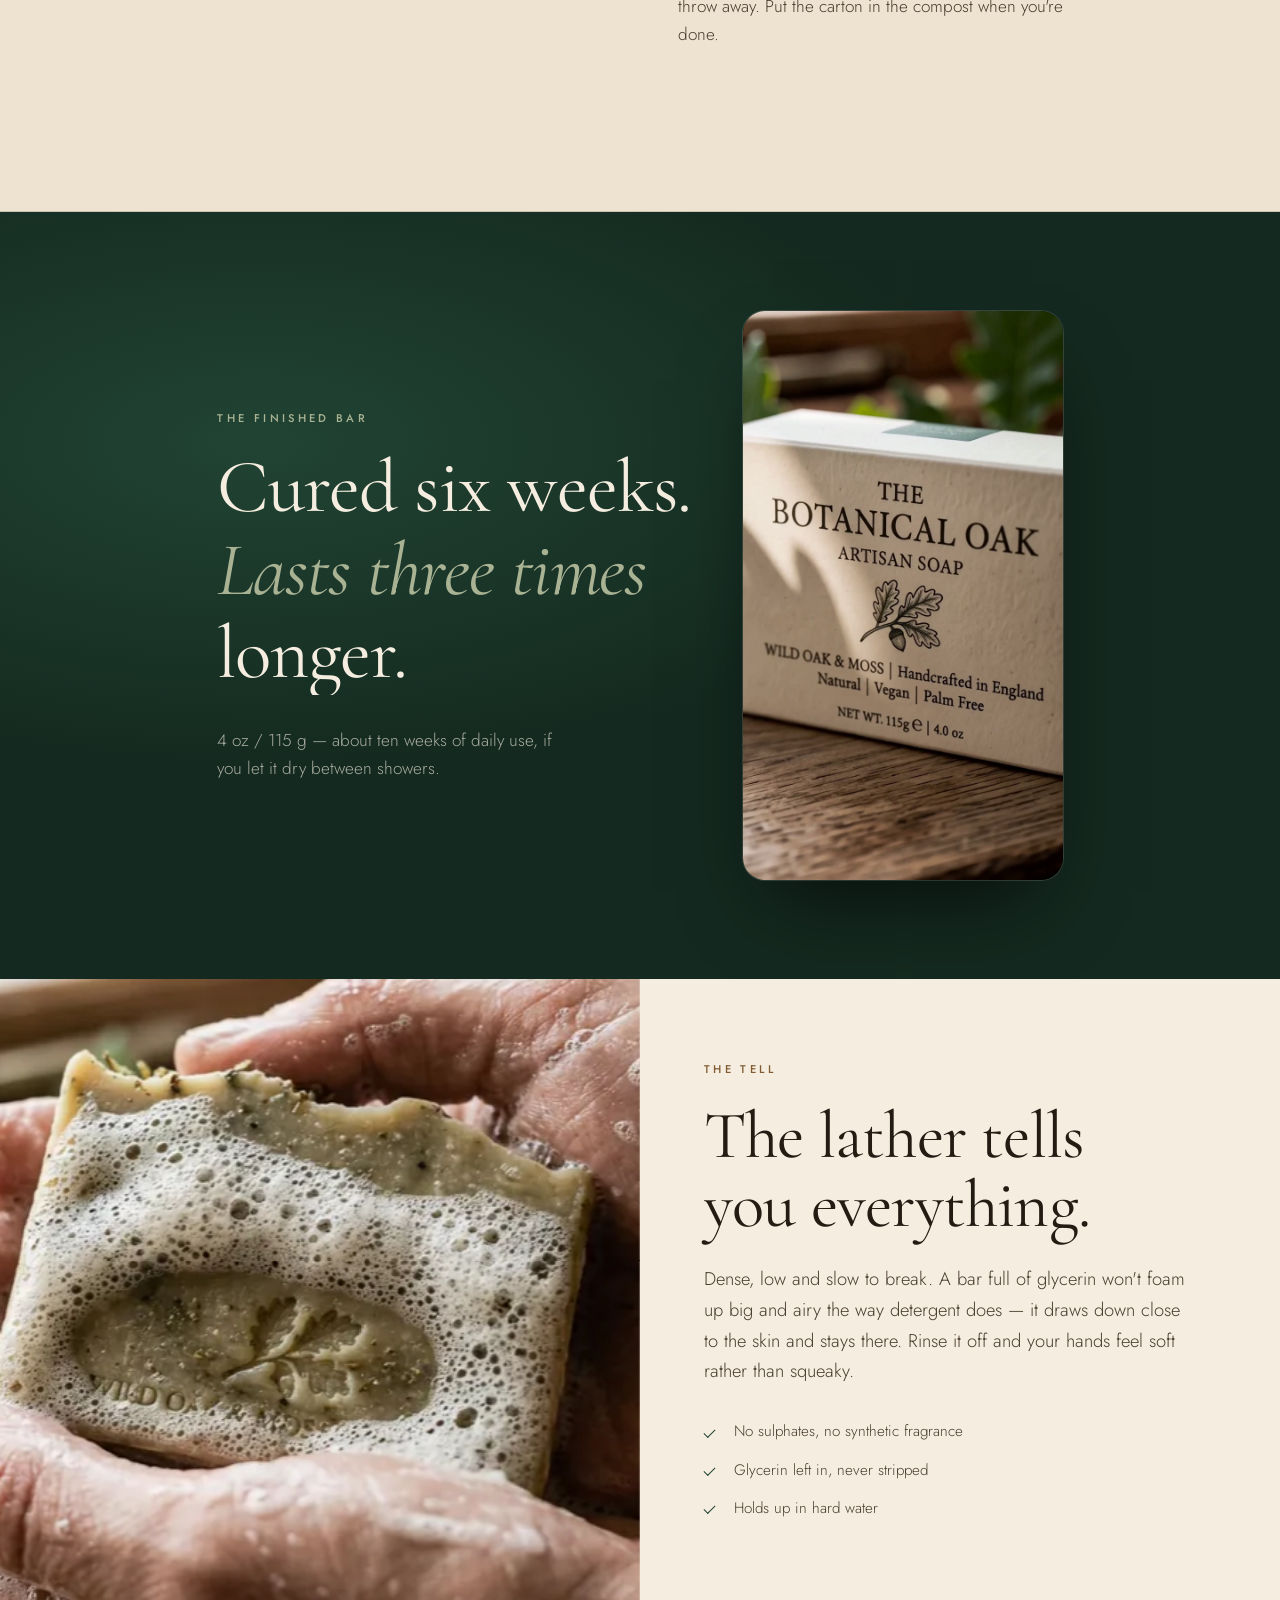
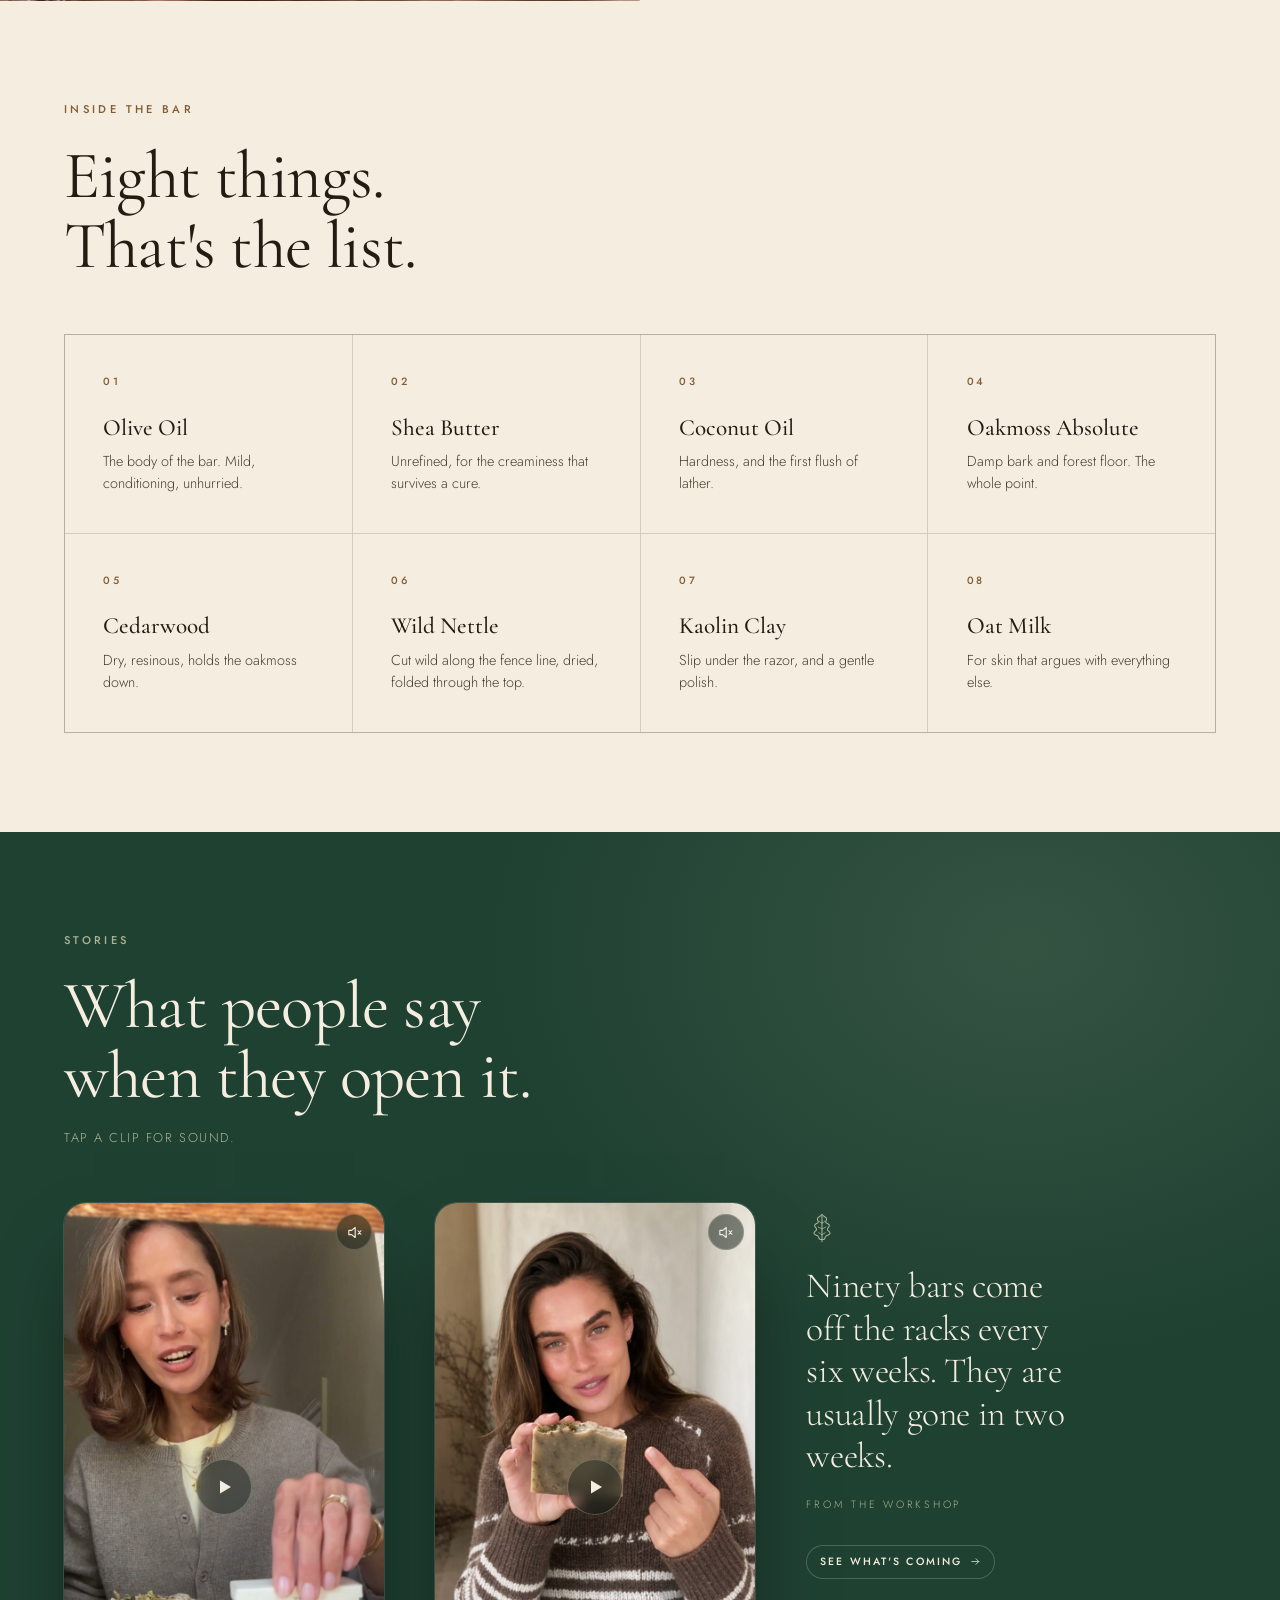
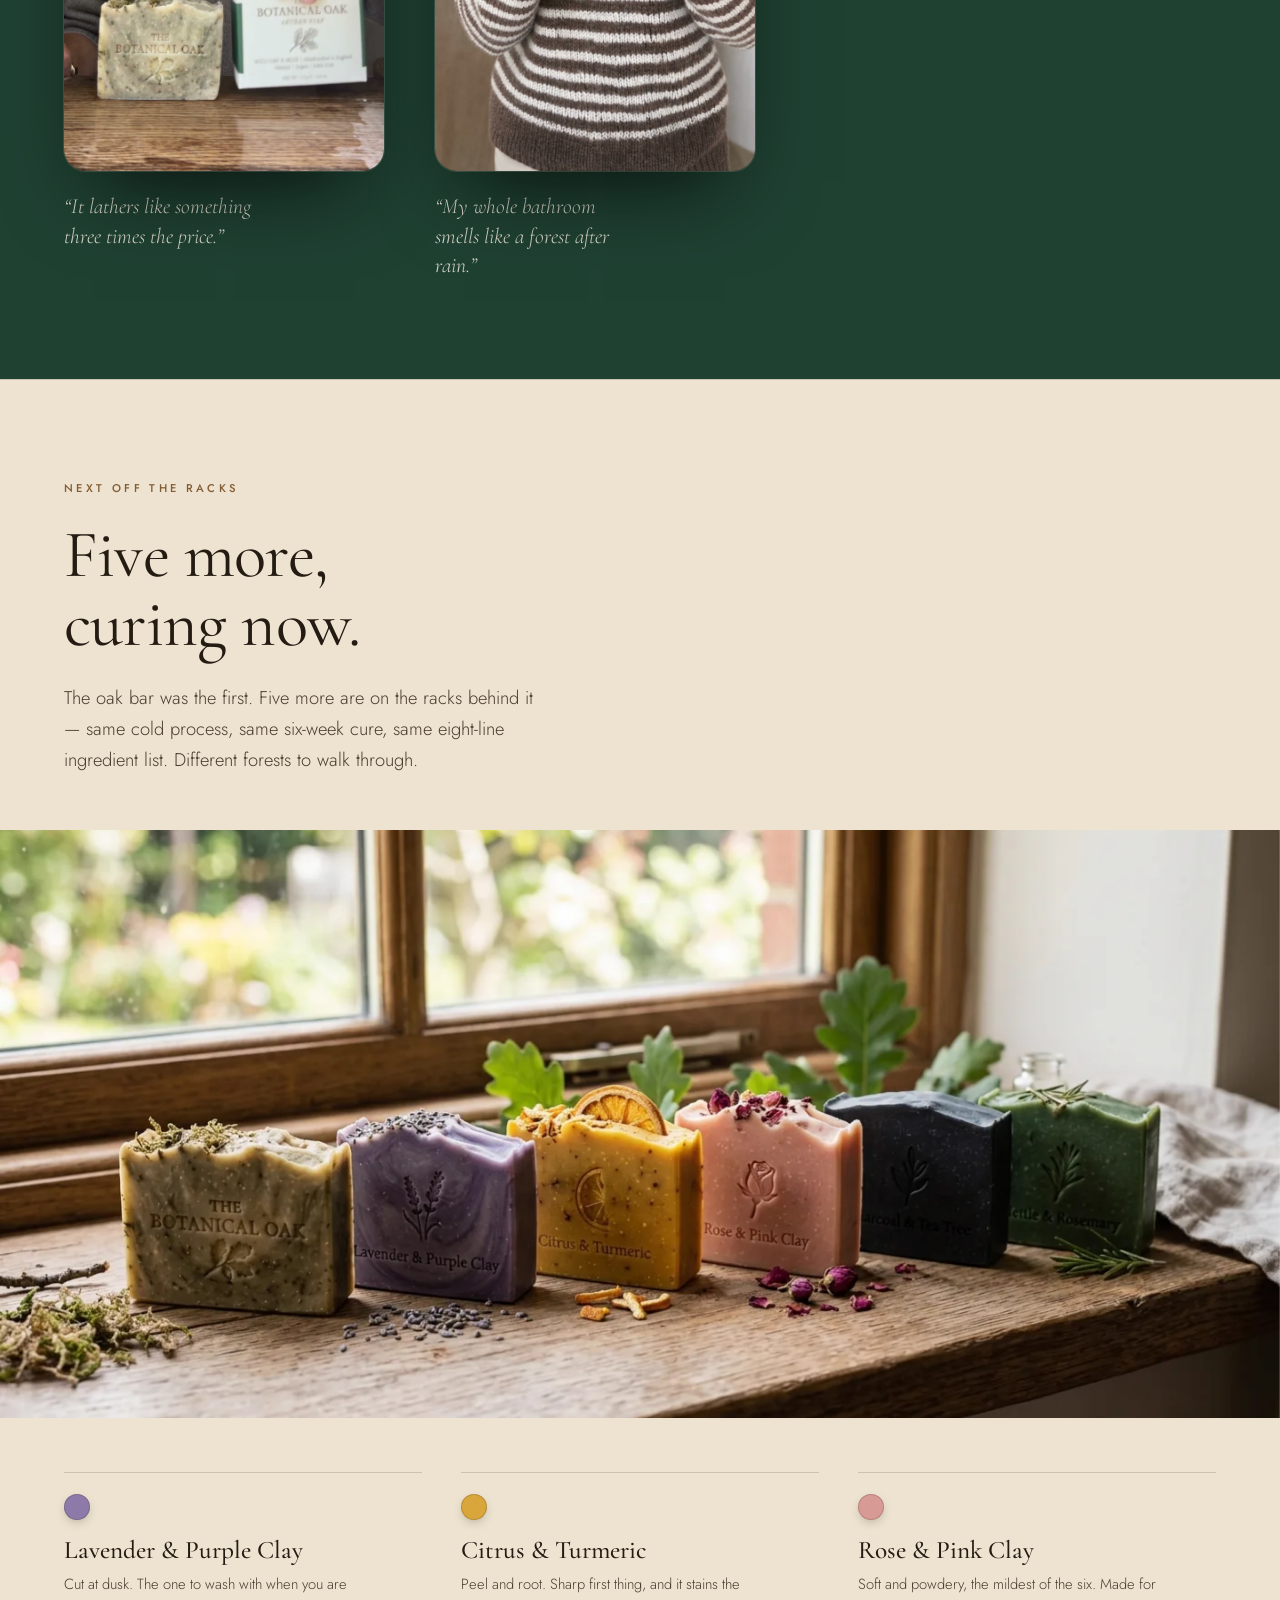
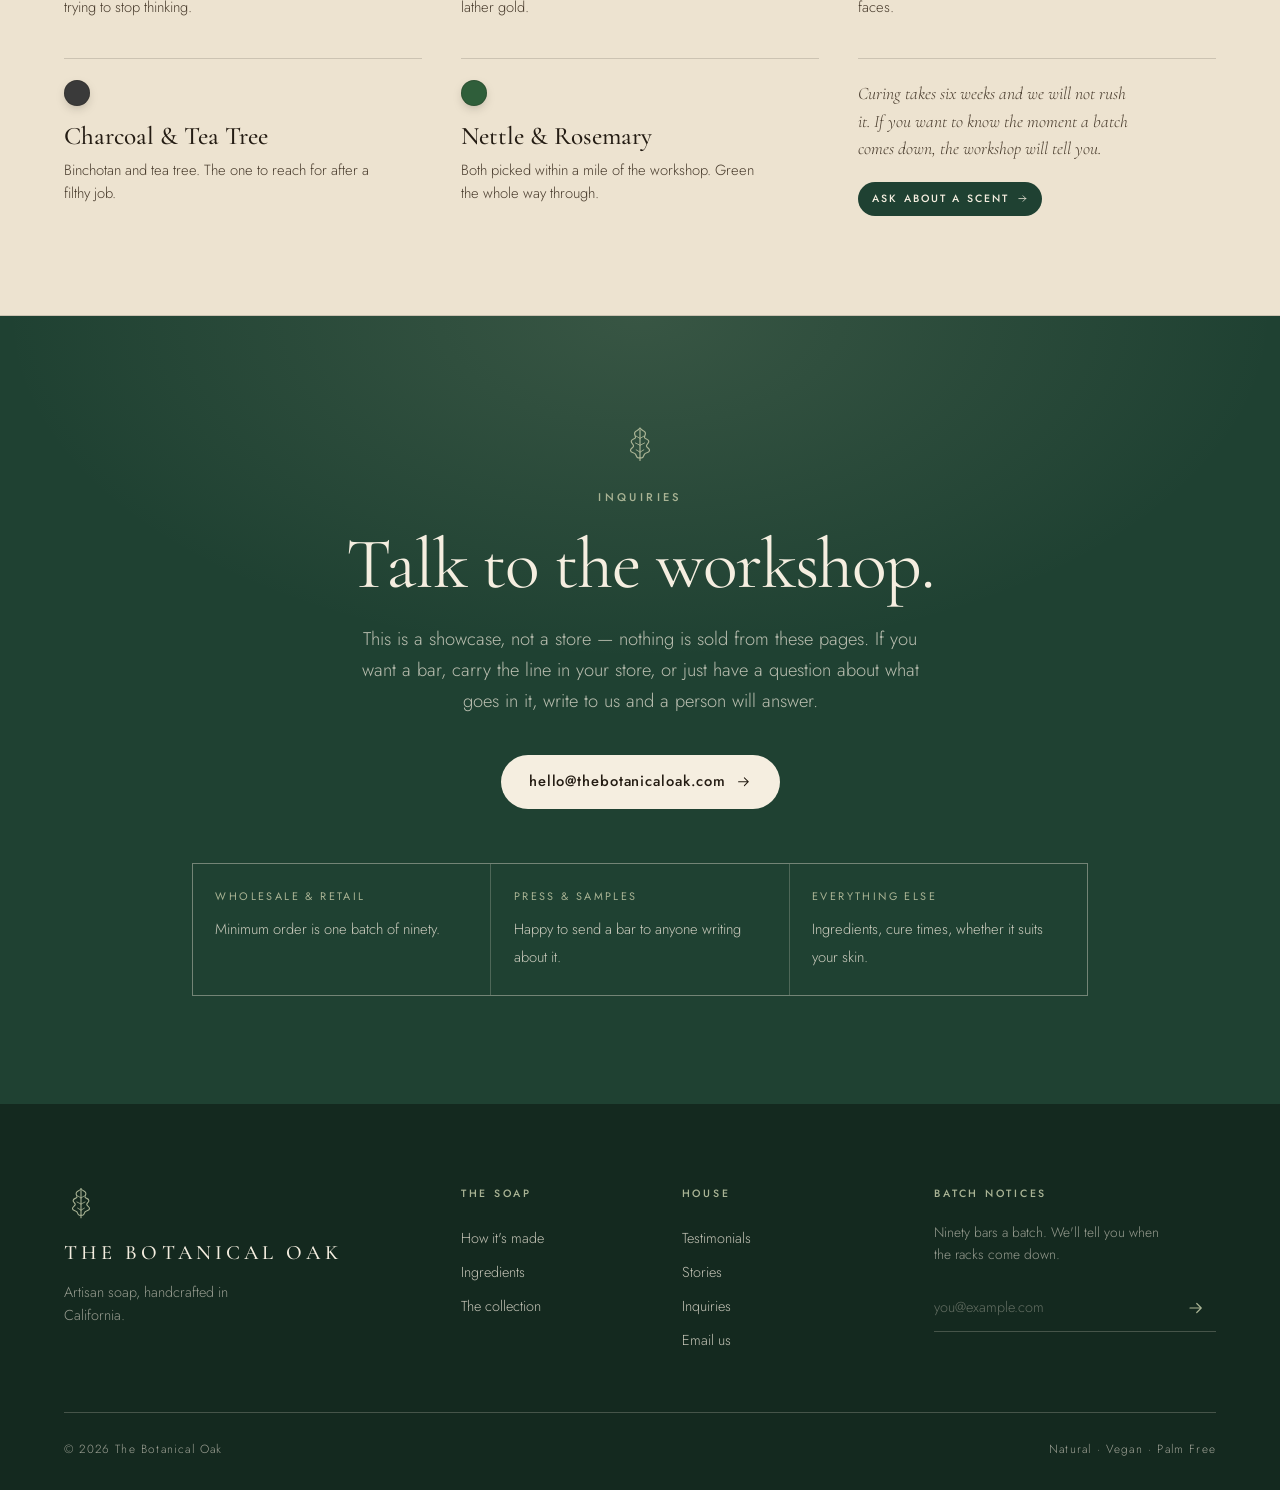
==== commit d13143ad: "Use the generated clip as a video hero Replaces simulated motion on a still with real footage — the " ====
--- a/index.html
+++ b/index.html
@@ -89,6 +89,9 @@
       <source type="image/webp" srcset="assets/img/bar-1000.webp 1000w, assets/img/bar-1600.webp 1600w, assets/img/bar-2400.webp 2400w" sizes="100vw">
       <img src="assets/img/bar-1600.jpg" alt="A bar of The Botanical Oak soap on an oak windowsill with moss and oak leaves" fetchpriority="high" decoding="async">
     </picture>
+    <!-- src is set by JS, and only on wide viewports: the still above is the
+         LCP element and paints first, the clip fades in over it once buffered -->
+    <video class="hero__video" muted loop playsinline preload="none" aria-hidden="true" tabindex="-1"></video>
   </div>
   <div class="hero__scrim"></div>
 
--- a/assets/css/site.css
+++ b/assets/css/site.css
@@ -246,6 +246,16 @@
   animation:kenburns 22s ease-out both;
 }
 @keyframes kenburns{ from{ transform:scale(1.16); } to{ transform:scale(1.02); } }
+
+/* Sits over the still, same framing. Fades in rather than popping, so if it
+   buffers slowly the swap is never a visible jolt. */
+.hero__video{
+  position:absolute; inset:0;
+  width:100%; height:100%; object-fit:cover; object-position:44% 58%;
+  opacity:0; transition:opacity 1.4s var(--ease);
+  pointer-events:none;
+}
+.hero__video.is-on{ opacity:1; }
 
 .hero__scrim{
   position:absolute; inset:0; z-index:1;
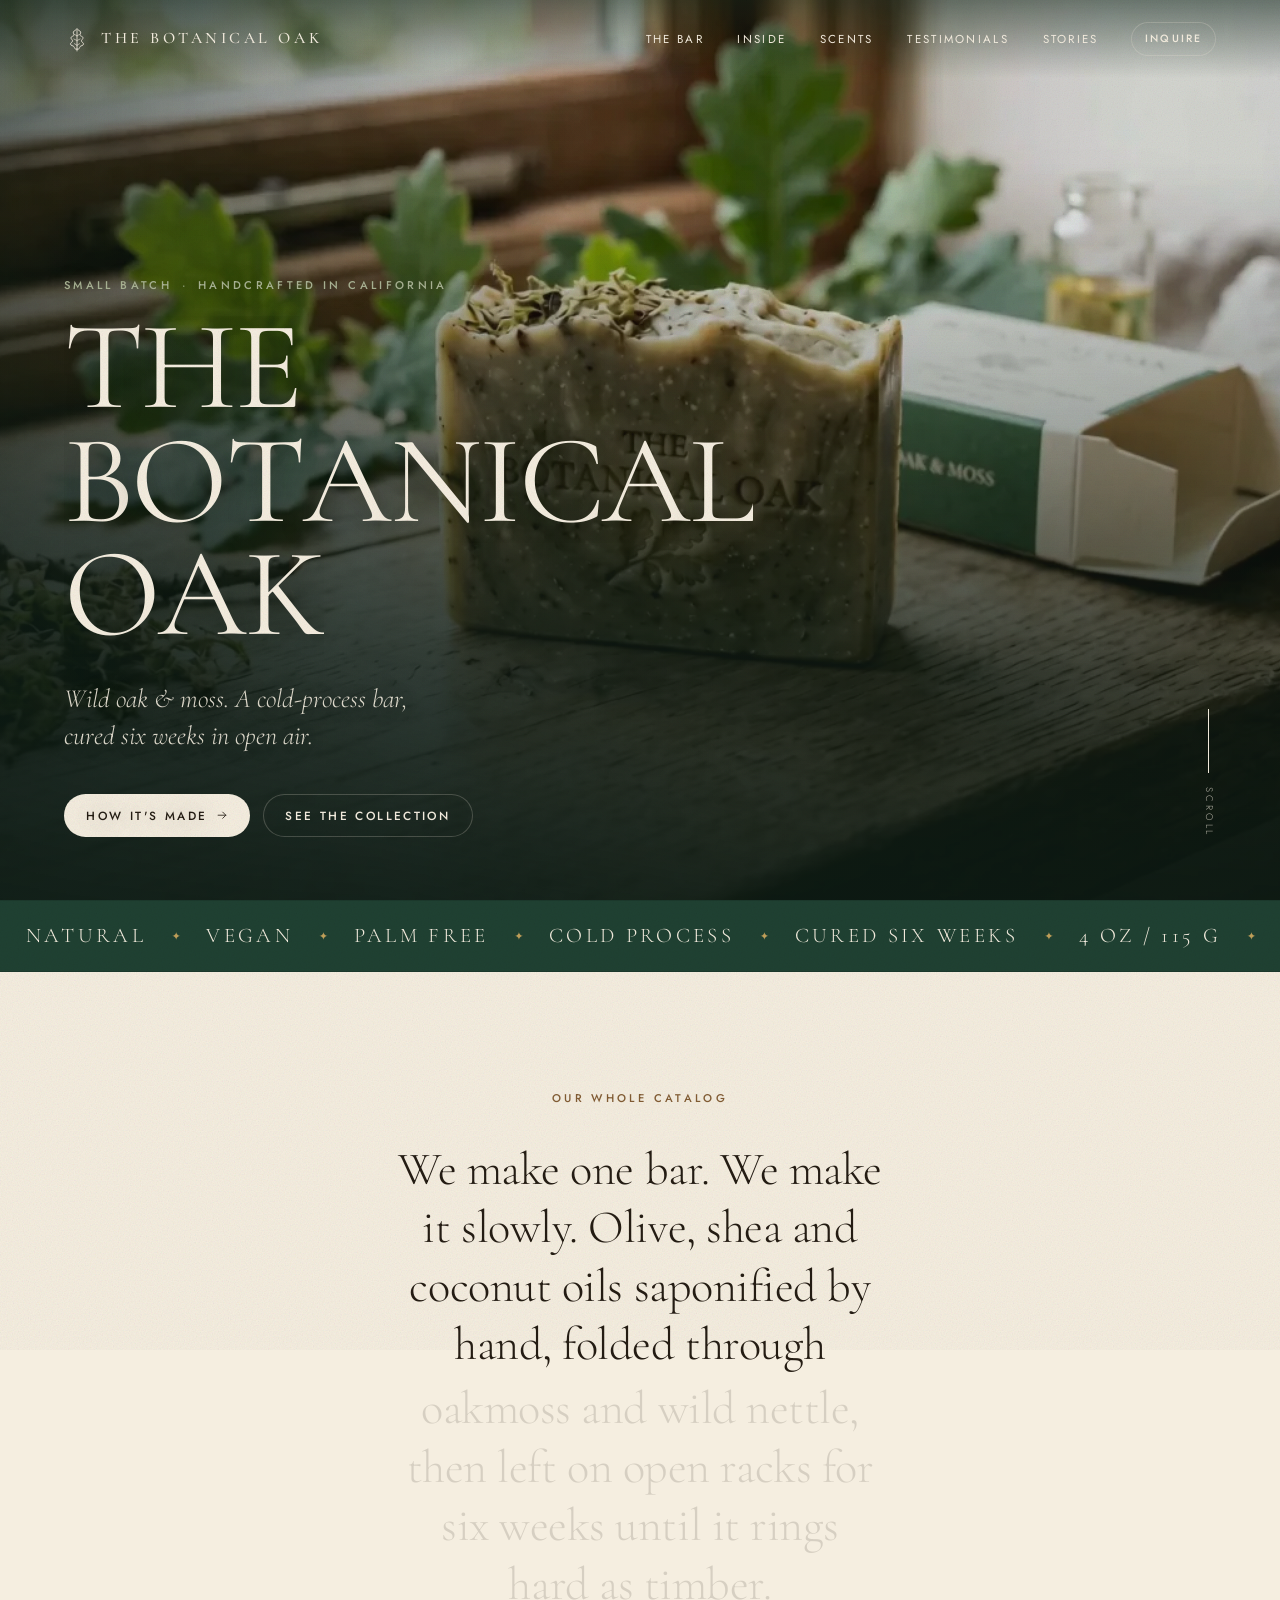
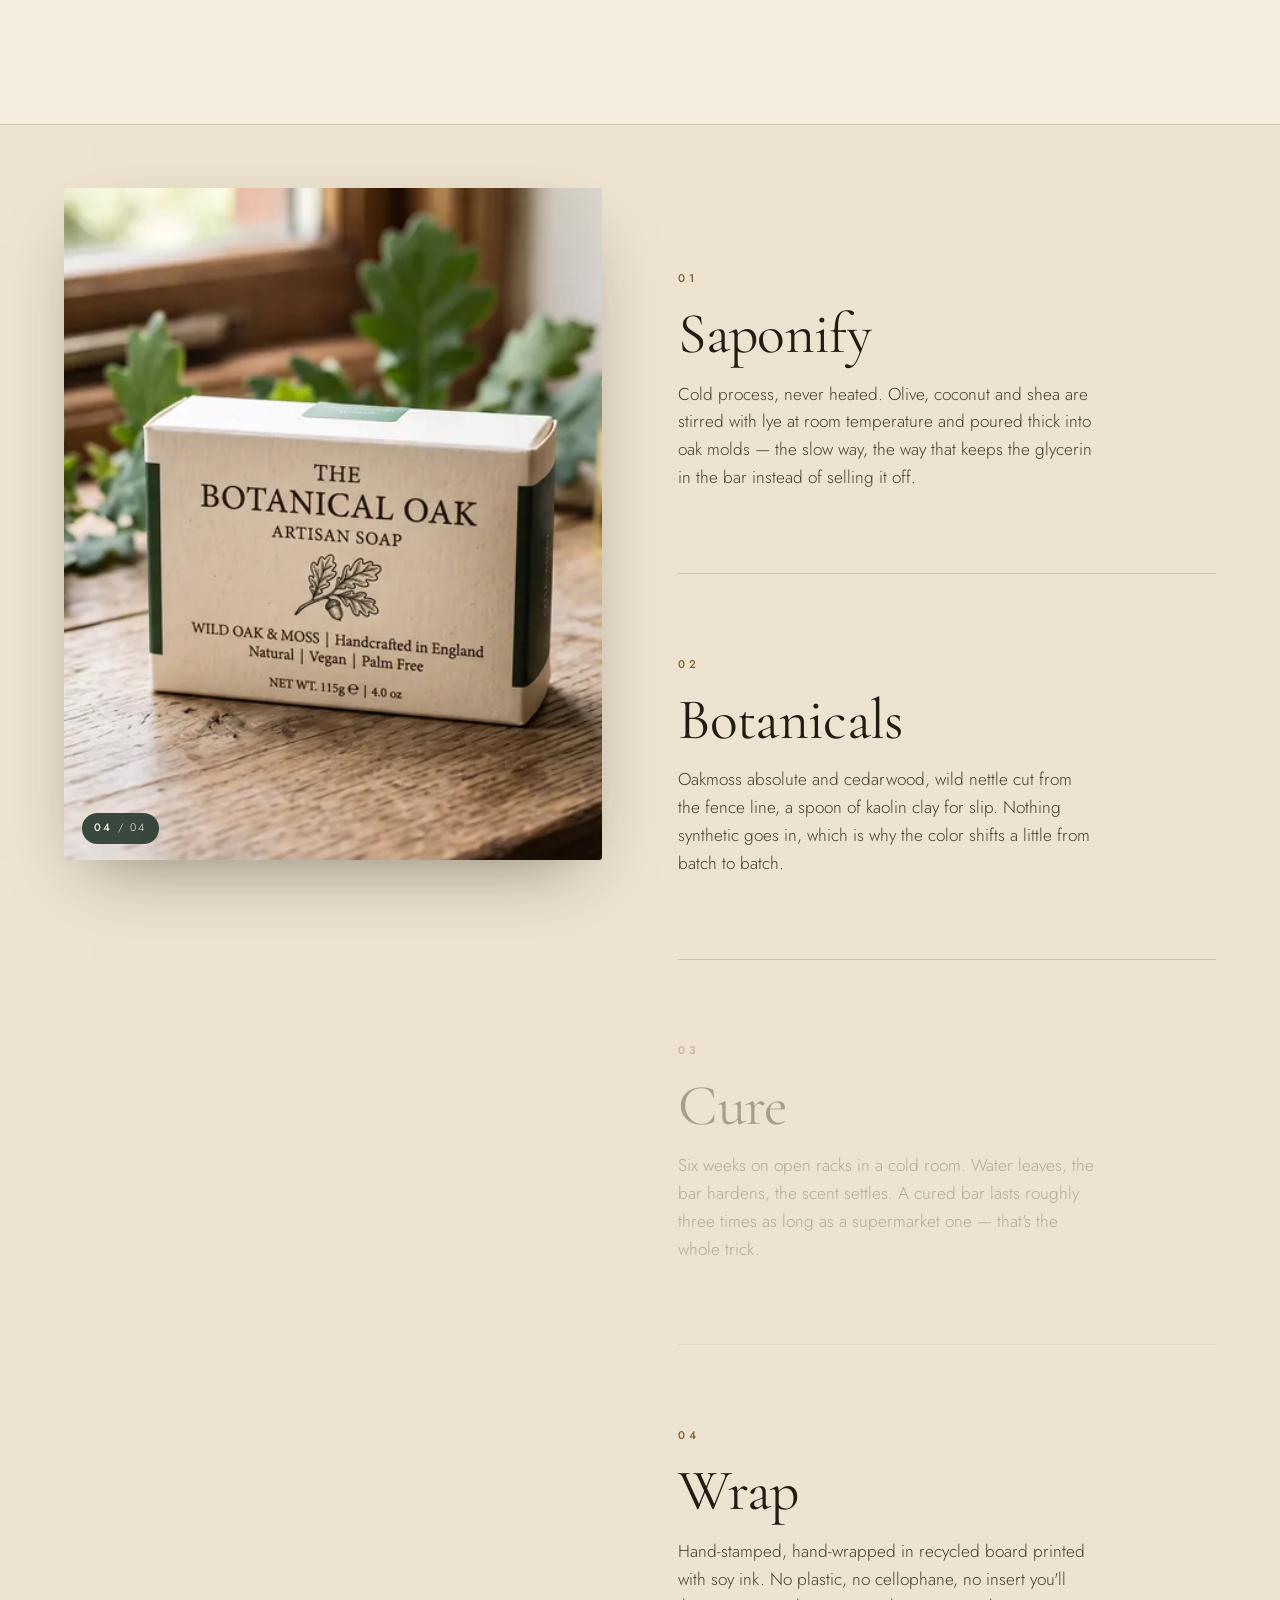
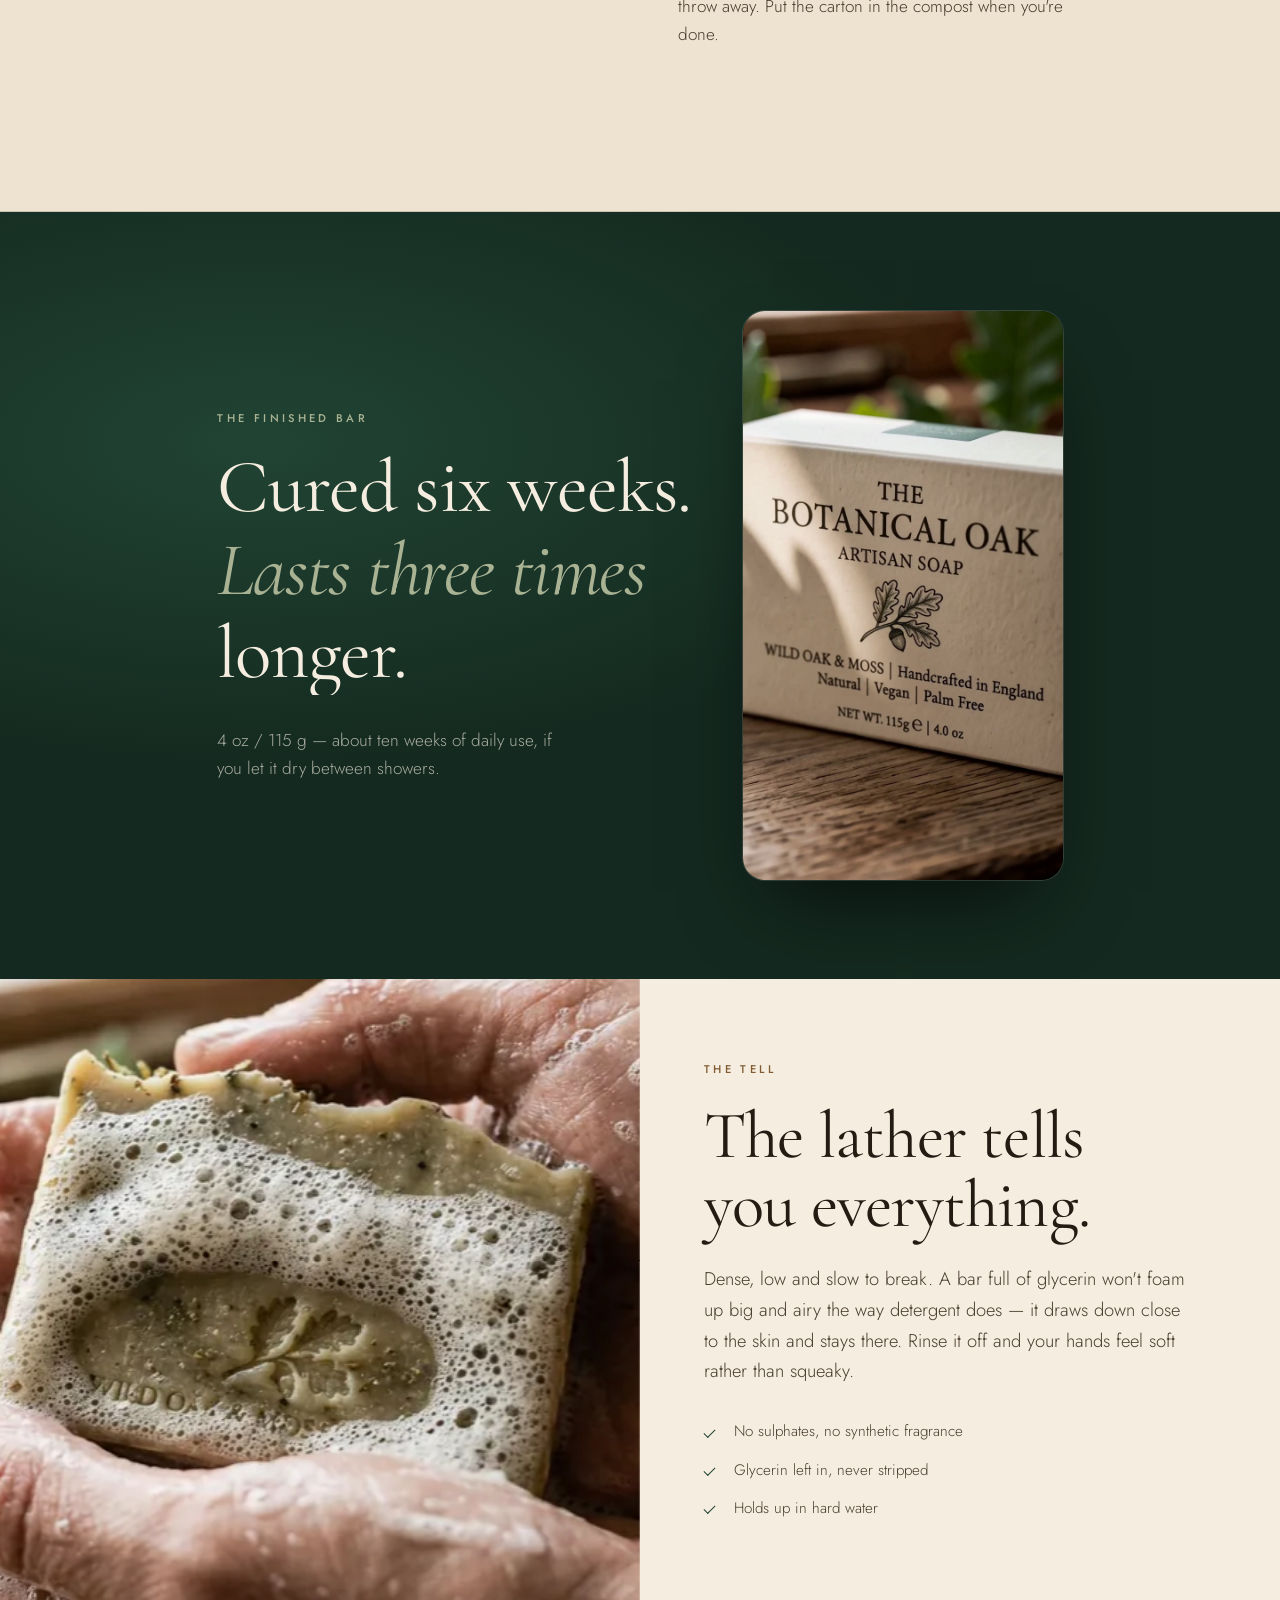
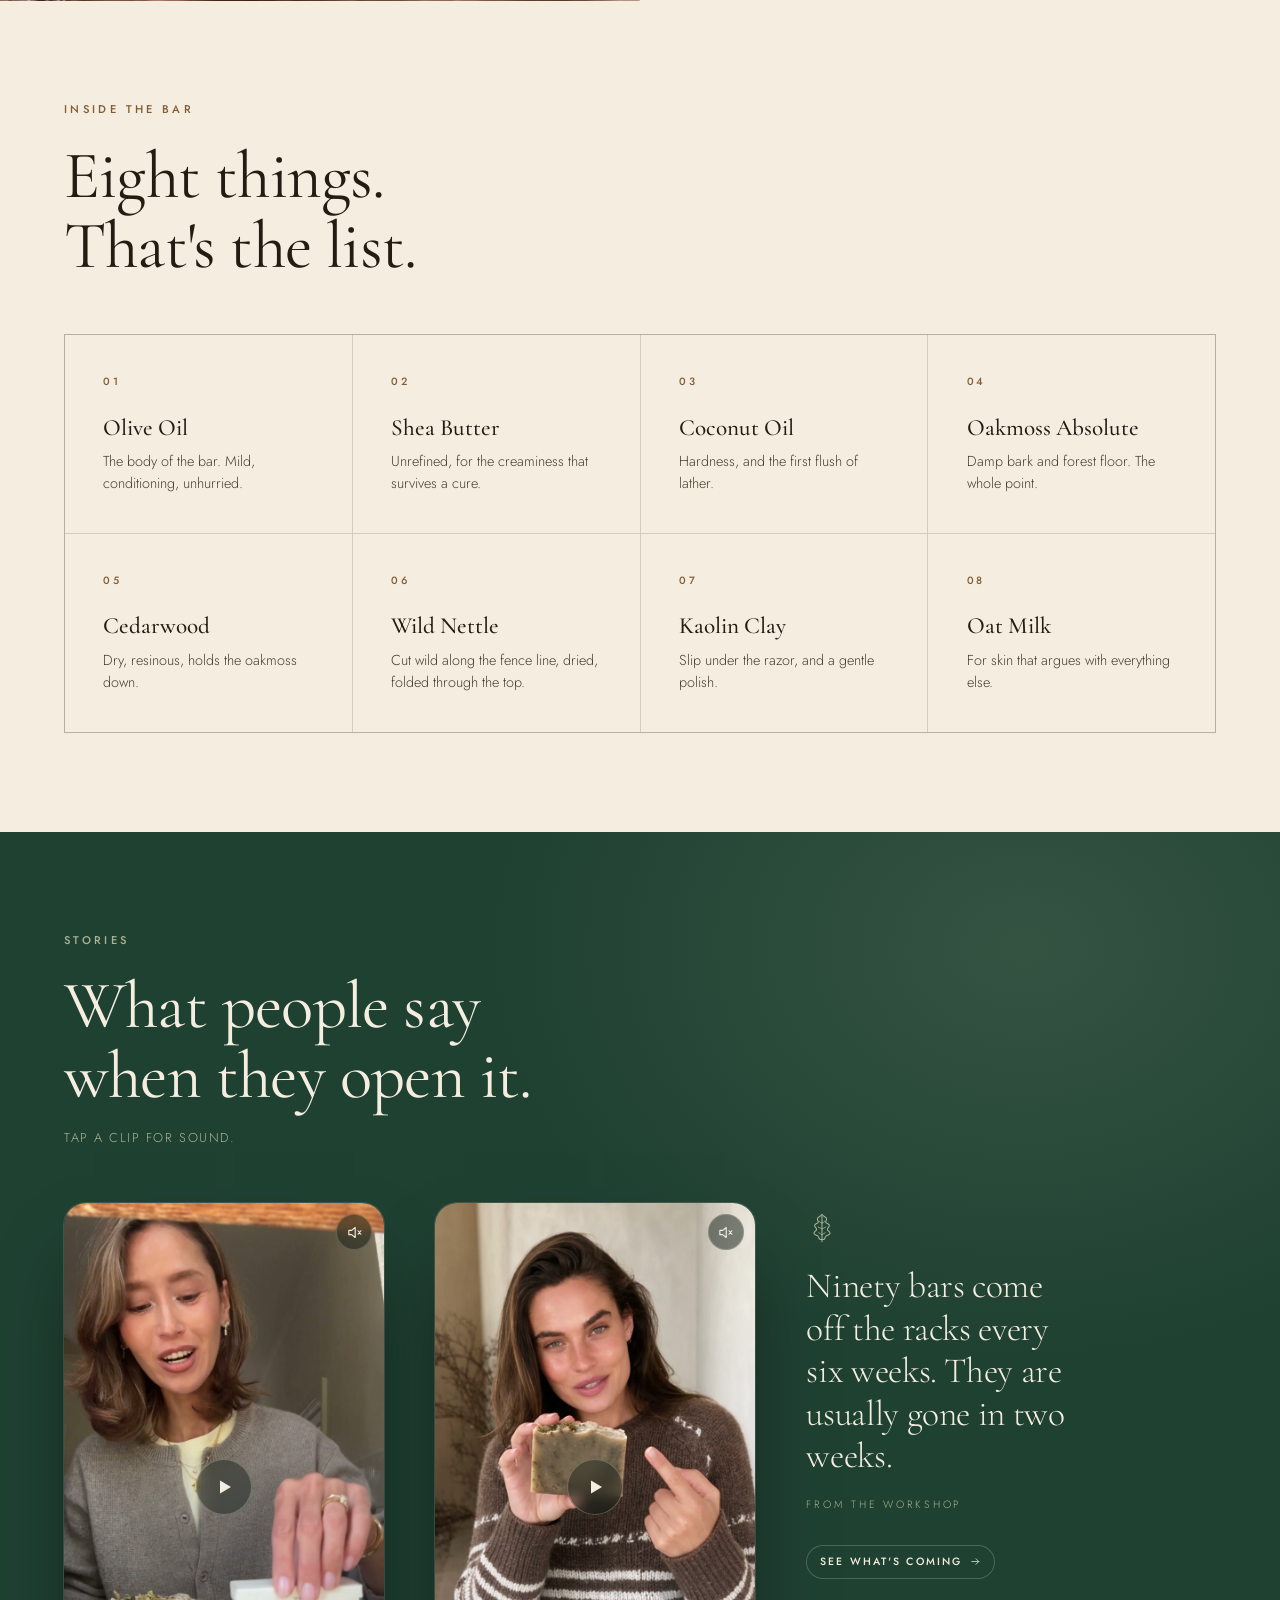
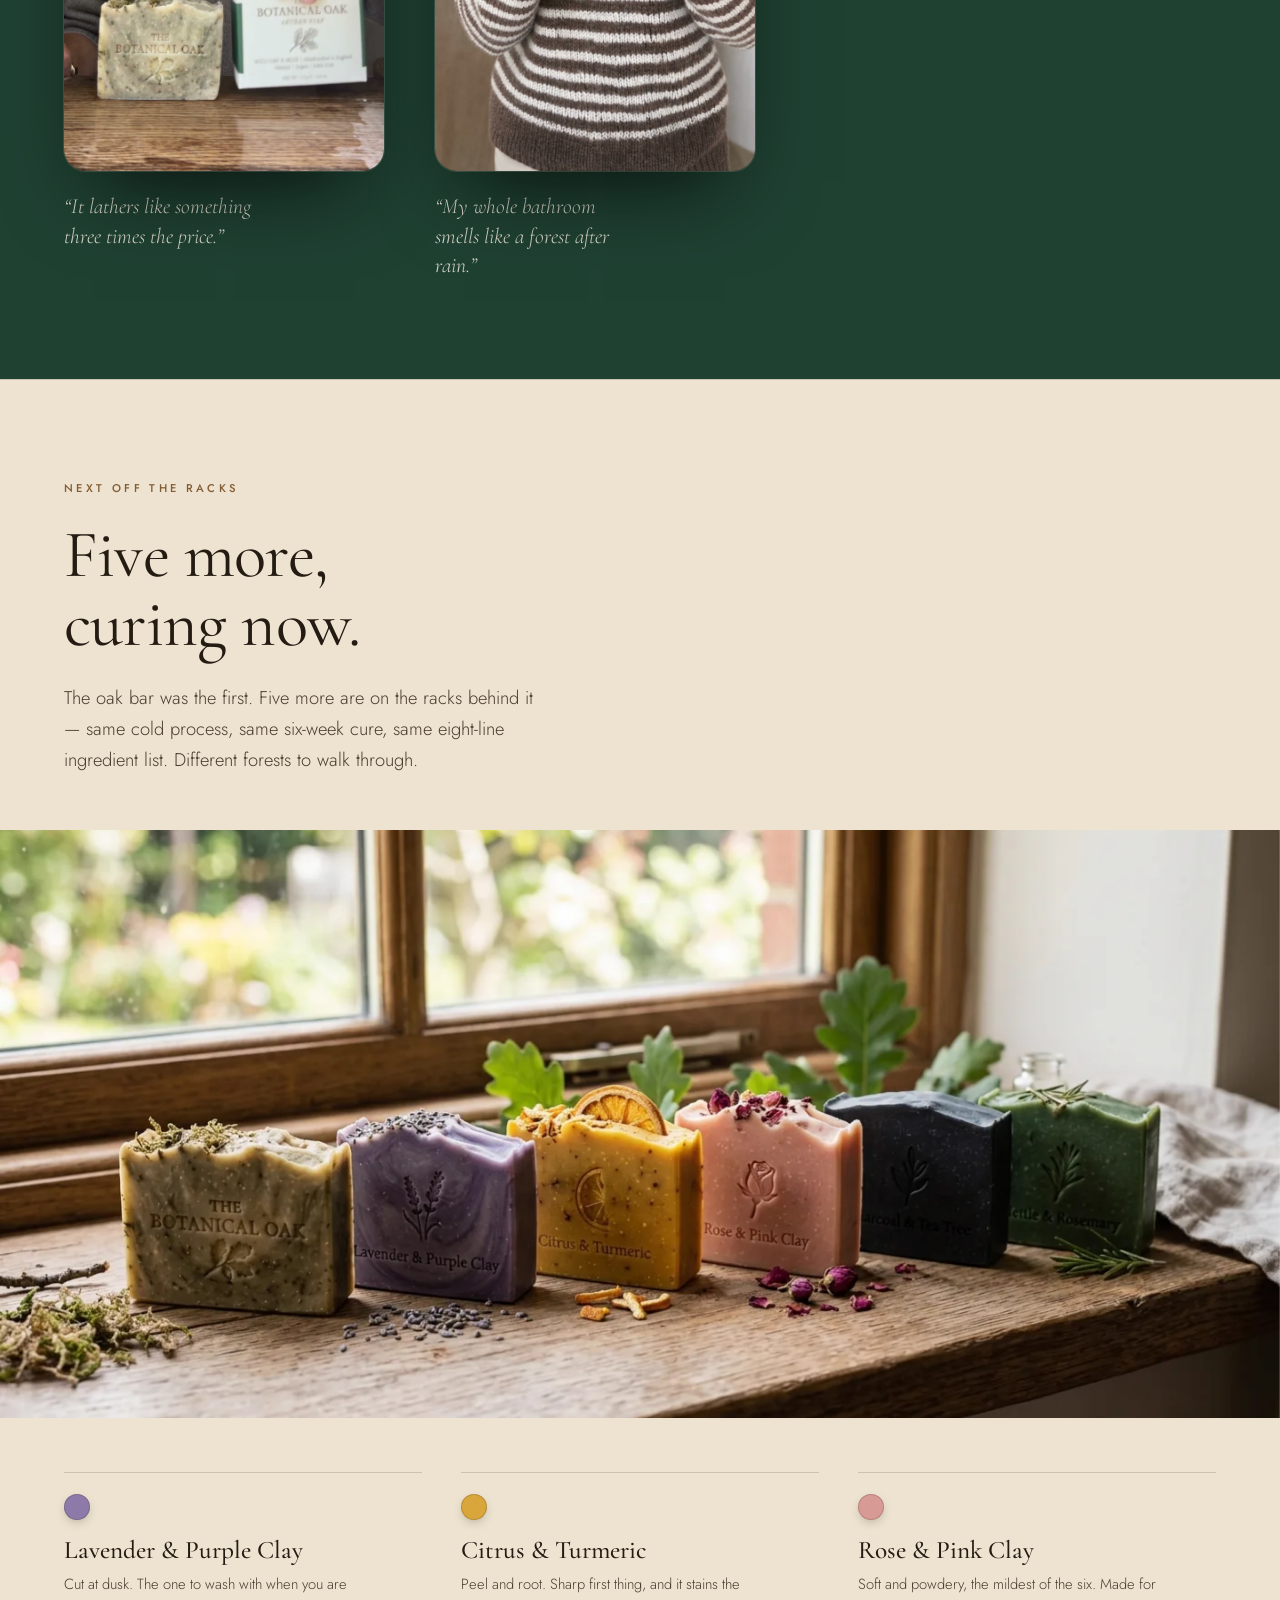
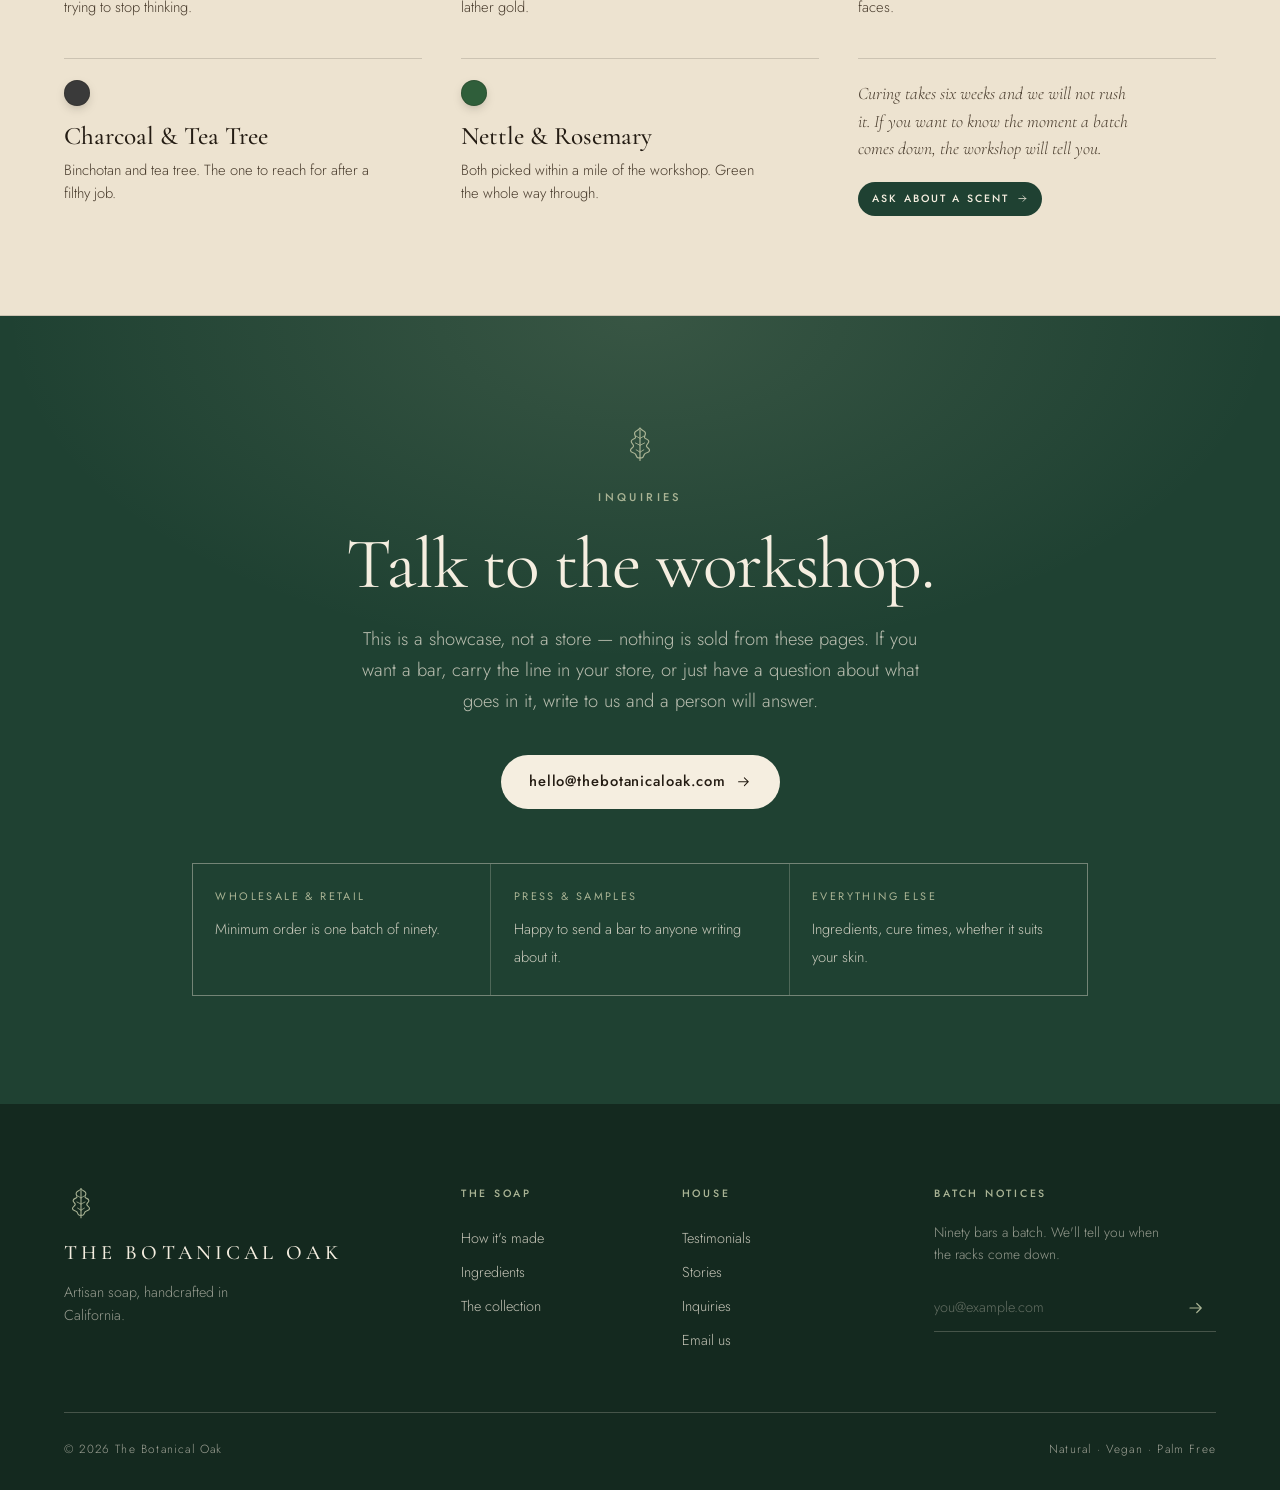
==== commit 505f4900: "Fix the soap bar ghosting during the hero video fade The still and the clip were two different frami" ====
--- a/index.html
+++ b/index.html
@@ -86,8 +86,10 @@
       <source media="(max-width:700px)" type="image/webp"
               srcset="assets/img/hero-portrait-720.webp 720w, assets/img/hero-portrait-1080.webp 1080w" sizes="100vw">
       <source media="(max-width:700px)" srcset="assets/img/hero-portrait-900.jpg">
-      <source type="image/webp" srcset="assets/img/bar-1000.webp 1000w, assets/img/bar-1600.webp 1600w, assets/img/bar-2400.webp 2400w" sizes="100vw">
-      <img src="assets/img/bar-1600.jpg" alt="A bar of The Botanical Oak soap on an oak windowsill with moss and oak leaves" fetchpriority="high" decoding="async">
+      <!-- wide screens use the video's own first frame, so when the clip fades
+           in there is nothing to cross-fade against and no double image -->
+      <source type="image/webp" srcset="assets/img/hero-poster-1280.webp">
+      <img src="assets/img/hero-poster-1280.jpg" alt="A bar of The Botanical Oak soap on an oak windowsill with moss and oak leaves" fetchpriority="high" decoding="async">
     </picture>
     <!-- src is set by JS, and only on wide viewports: the still above is the
          LCP element and paints first, the clip fades in over it once buffered -->
--- a/assets/css/site.css
+++ b/assets/css/site.css
@@ -245,6 +245,12 @@
   transform:scale(1.12);
   animation:kenburns 22s ease-out both;
 }
+/* When the clip is going to take over, the still must hold the video's exact
+   framing. Ken Burns drifting it to scale 1.15 while the video sits at 1.0 is
+   what produced a visible double image during the fade. Restored if the video
+   fails, so a still-only hero still has motion. */
+.hero.has-video .hero__media img{ animation:none; transform:none; }
+
 @keyframes kenburns{ from{ transform:scale(1.16); } to{ transform:scale(1.02); } }
 
 /* Sits over the still, same framing. Fades in rather than popping, so if it
@@ -983,7 +989,13 @@
   .hero__title{ font-size:clamp(2.6rem,.6rem + 8vw,4rem); margin-bottom:1.1rem; }
   .hero__sub{ font-size:1.05rem; margin-bottom:1.6rem; }
   .hero__actions{ flex-wrap:nowrap; gap:.6rem; }
-  .hero__actions .btn{ flex:1 1 50%; justify-content:center; padding-inline:1rem; }
+  /* the labels grew when commerce came out ("See the collection" replaced a
+     much shorter one) and started wrapping to two lines at 50% width */
+  .hero__actions .btn{
+    flex:1 1 50%; justify-content:center;
+    font-size:.6rem; letter-spacing:.14em;
+    padding-inline:.8rem; gap:.45em;
+  }
   .eyebrow{ letter-spacing:.2em; margin-bottom:1rem; }
   .foot__top{ grid-template-columns:1fr; }
   .foot__cols{ grid-template-columns:repeat(2,1fr); }
@@ -995,6 +1007,14 @@
 /* ==========================================================================
    REDUCED MOTION
    ========================================================================== */
+/* Below ~360px even the shortened labels wrap. Stacking is not just tidier
+   there, it is shorter: two wrapped side-by-side buttons are taller than two
+   single-line stacked ones. */
+@media (max-width:359px){
+  .hero__actions{ flex-wrap:wrap; }
+  .hero__actions .btn{ flex:1 1 100%; font-size:.64rem; }
+}
+
 @media (prefers-reduced-motion:reduce){
   *,*::before,*::after{
     animation-duration:.001ms !important;
